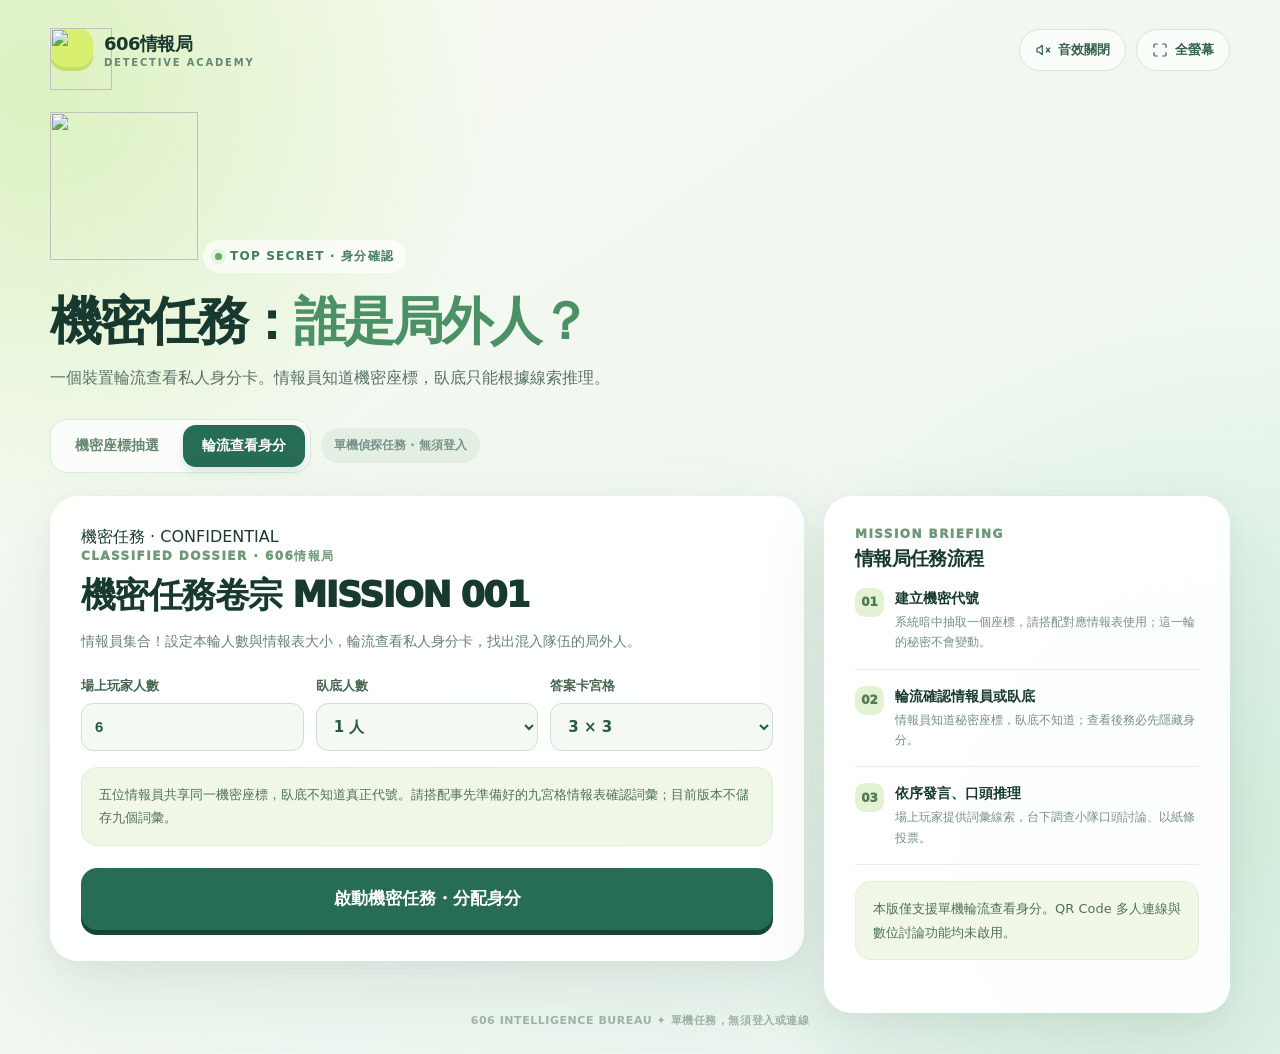
==== index.html @ 21ce6072 "Add files via upload" ====
<!doctype html>
<html lang="zh-Hant">
<head>
  <meta charset="utf-8">
  <meta name="viewport" content="width=device-width, initial-scale=1, viewport-fit=cover">
  <meta name="theme-color" content="#142c36">
  <meta name="description" content="606情報局：誰是局外人？偵探學院單機任務，支援機密宮格抽選與輪流查看情報員／臥底身分。">
  <title>606情報局｜誰是局外人？</title>
  <style>
    :root {
      color-scheme: light;
      --ink: #18392f;
      --ink-muted: #587367;
      --ink-soft: #7f9789;
      --primary: #276c55;
      --primary-deep: #184c3b;
      --lime: #d8ef70;
      --surface: #ffffff;
      --stroke: #dfebe2;
      --board: #f5f9ef;
      --shadow: 0 28px 75px rgba(29, 75, 54, .095), 0 7px 22px rgba(34, 66, 47, .04);
      font-family: -apple-system, BlinkMacSystemFont, "Noto Sans TC", "Microsoft JhengHei", "PingFang TC", system-ui, sans-serif;
    }
    * { box-sizing: border-box; }
    html { min-height: 100%; }
    body { margin: 0; min-height: 100vh; color: var(--ink); background: #edf6ed;
      background-image: radial-gradient(circle at 3% 8%, rgba(198,235,153,.56), transparent 29%), radial-gradient(circle at 95% 78%, rgba(209,237,220,.9), transparent 34%), linear-gradient(145deg, #f7faf2 10%, #e7f4ee 98%);
    }
    button, select { font: inherit; }
    button { -webkit-tap-highlight-color: transparent; }
    button:focus-visible { outline: 3px solid #f6ac42; outline-offset: 3px; }
    button:disabled { cursor: not-allowed; }
    .site-shell { width: min(1180px, calc(100% - 48px)); margin: 0 auto; }
    .topbar { display: flex; align-items: center; justify-content: space-between; gap: 16px; padding-top: 28px; }
    .brand { display: flex; align-items: center; gap: 11px; font-weight: 900; letter-spacing: -.035em; }
    .brand-mark { width: 43px; height: 43px; border-radius: 15px; display: grid; place-items: center; color: #174833; background: var(--lime); box-shadow: inset 0 -4px 0 rgba(28,71,30,.1); }
    .brand-mark svg { width: 30px; height: 30px; }
    .brand-name { font-size: 18px; }
    .brand-english { font-size: 10px; font-weight: 800; letter-spacing: .18em; color: #668875; margin-top: 1px; }
    .top-actions { display: flex; gap: 10px; }
    .top-action { display: inline-flex; align-items: center; justify-content: center; gap: 7px; border: 1px solid #d6e6d8; border-radius: 999px; background: rgba(255,255,255,.7); padding: 11px 15px; color: #35624c; font-size: 13px; font-weight: 800; cursor: pointer; transition: background .2s, transform .2s; }
    .top-action:hover { background: white; transform: translateY(-1px); }
    .top-action svg { width: 16px; height: 16px; }
    .hero { padding: 41px 0 28px; }
    .eyebrow { display: inline-flex; align-items: center; gap: 8px; background: rgba(255,255,255,.69); padding: 8px 12px; border-radius: 999px; color: #437e5b; font-size: 12px; font-weight: 800; letter-spacing: .1em; }
    .eyebrow .dot { height: 7px; width: 7px; background: #64ae64; border-radius: 50%; box-shadow: 0 0 0 4px rgba(100,174,100,.12); }
    h1 { font-size: clamp(32px, 4.1vw, 54px); line-height: 1.22; letter-spacing: -.06em; margin: 16px 0 11px; font-weight: 900; }
    .hero-highlight { color: #4c9165; }
    .hero-desc { font-size: clamp(14px, 1.5vw, 16px); line-height: 1.8; color: var(--ink-muted); margin: 0; }
    .workspace { display: grid; grid-template-columns: minmax(0, 1.18fr) minmax(305px, .82fr); gap: 22px; align-items: start; }
    .board-card, .control-card { background: rgba(255,255,255,.95); border: 1px solid rgba(255,255,255,.9); border-radius: 30px; box-shadow: var(--shadow); }
    .board-card { padding: 27px 30px 30px; overflow: hidden; }
    .board-header { display: flex; justify-content: space-between; align-items: flex-start; gap: 12px; margin-bottom: 17px; }
    .section-overline { color: #86a091; font-weight: 800; font-size: 11px; letter-spacing: .13em; text-transform: uppercase; }
    h2 { font-size: 19px; font-weight: 900; letter-spacing: -.035em; margin: 5px 0 0; }
    .board-counter { background: #eef6ef; padding: 9px 12px; border-radius: 12px; color: #4c7460; font-size: 12px; font-weight: 800; white-space: nowrap; }
    .board-stage { border-radius: 25px; background: #f5f9f1; border: 1px solid #e6efe1; padding: 24px 25px 25px 17px; position: relative; }
    .board-stage::before { content:""; position: absolute; top: -45px; left: -45px; width: 160px; height: 160px; pointer-events:none; border-radius: 50%; background: radial-gradient(circle,rgba(209,231,136,.23),transparent 68%); }
    .board-grid { --count: 4; --cell-gap: 10px; display: grid; grid-template-columns: 27px repeat(var(--count), minmax(0, 1fr)); gap: var(--cell-gap); position: relative; z-index: 1; width: 100%; max-width: 570px; margin: auto; }
    .corner { aspect-ratio: 1; }
    .axis-label { display: flex; align-items: center; justify-content: center; font-size: 14px; font-weight: 900; color: #81a18a; min-width: 0; }
    .axis-label.row-axis { font-size: 13px; }
    .tile { display: grid; place-items: center; aspect-ratio: 1; min-width: 0; border: 1px solid #dce9dc; background: #fff; border-radius: 16px; color: #92aa9b; font-weight: 900; font-size: clamp(17px, 2.5vw, 28px); letter-spacing: -.035em; position: relative; transition: background .11s, color .11s, border-color .11s, box-shadow .11s, transform .11s; user-select: none; }
    .tile::after { content: ""; position: absolute; inset: 6px; border: 1px solid rgba(80,127,78,.05); border-radius: 11px; pointer-events: none; }
    .tile.is-flashing { background: #c8ed6a; color: #194633; border-color: #a4d441; box-shadow: 0 0 0 3px rgba(146,196,50,.18), 0 7px 18px rgba(103,139,29,.23); transform: scale(1.04); z-index: 2; }
    .tile.is-selected { background: #285e48; border-color: #285e48; color: #fff; box-shadow: 0 7px 0 #b9d45b, 0 12px 24px rgba(40,94,72,.23); transform: translateY(-3px); z-index: 2; }
    .tile.is-selected::after { border-color: rgba(255,255,255,.15); }
    .tile.is-selected::before { content: "✦"; position: absolute; top: 6px; right: 9px; font-size: 14px; color: #dfef91; }
    .board-foot { display:flex; align-items:center; justify-content:center; gap:8px; margin-top: 17px; color: #789182; font-size: 12px; font-weight: 600; }
    .board-foot svg { width: 15px; height: 15px; }
    .control-card { padding: 29px; }
    .control-top { display:flex; align-items:center; justify-content: space-between; gap:10px; margin-bottom: 21px; }
    .round-pill { font-size: 12px; font-weight: 900; color: #3d7957; background: #e8f5e3; padding: 9px 12px; border-radius: 999px; }
    .field { margin-bottom: 25px; }
    .field-label { display: flex; align-items: center; justify-content: space-between; gap: 12px; font-size: 13px; font-weight: 900; color: #3a5748; margin-bottom: 12px; }
    .field-sub { font-size: 11px; font-weight: 700; color: #9bafa0; }
    .mode-options { display: grid; grid-template-columns: repeat(3, 1fr); gap: 10px; }
    .mode-btn { cursor: pointer; display: flex; flex-direction: column; justify-content: center; align-items: center; gap: 4px; background: #f5f8f4; border: 2px solid transparent; border-radius: 16px; padding: 15px 4px 13px; color: #627b68; transition: background .2s,border-color .2s,transform .2s; }
    .mode-btn:hover:enabled { transform: translateY(-2px); background: #ebf3e8; }
    .mode-btn[aria-pressed="true"] { background: #e6f2de; border-color: #74a978; color: #285b43; box-shadow: 0 4px 0 rgba(75,128,78,.1); }
    .mode-btn:disabled { opacity:.55; }
    .mode-main { font-size: 20px; font-weight: 950; letter-spacing: -.05em; }
    .mode-caption { font-size: 11px; font-weight: 750; }
    .speed-options { display: flex; gap: 8px; padding: 5px; border-radius: 14px; background: #f4f7f3; }
    .speed-btn { flex:1; border: 0; border-radius: 10px; padding: 10px 7px; color: #74897a; background: transparent; font-size: 13px; font-weight: 850; cursor: pointer; }
    .speed-btn[aria-pressed="true"] { color: #2d6247; background: white; box-shadow: 0 2px 8px rgba(45,76,52,.09); }
    .speed-btn:disabled { opacity:.55; }
    .result-panel { background: #f4f8f0; border: 1px solid #e2ecda; border-radius: 20px; padding: 20px 21px 18px; display:flex; justify-content:space-between; align-items:center; gap: 12px; min-height: 114px; margin-top: -3px; margin-bottom: 18px; }
    .result-title { font-size: 12px; font-weight: 800; color: #6e8a73; margin: 0 0 7px; }
    .result-description { color: #789382; font-size: 13px; font-weight: 700; line-height:1.6; margin: 0; }
    .result-code { color: #b2c7b2; font-weight: 950; font-size: clamp(34px,4vw,51px); letter-spacing: -.08em; line-height: 1; font-variant-numeric: tabular-nums; white-space:nowrap; }
    .result-panel.has-result { background: linear-gradient(117deg, #e6f5cc, #eef8e9); border-color: #cce8b9; }
    .result-panel.has-result .result-code { color: #2f7350; }
    .result-panel.is-rolling .result-code { font-size: 30px; color: #64a175; }
    .play-button { width:100%; border: 0; border-radius: 17px; min-height: 65px; display:flex; justify-content:center; align-items:center; gap:11px; background:#245c46; color:white; cursor:pointer; font-size: 18px; font-weight: 900; letter-spacing: .015em; box-shadow: 0 6px 0 #163e30, 0 11px 22px rgba(28,91,65,.15); transition: transform .15s,background .15s,box-shadow .15s; }
    .play-button:hover:enabled { background: #317658; transform: translateY(-1px); }
    .play-button:active:enabled { transform: translateY(4px); box-shadow: 0 2px 0 #163e30; }
    .play-button:disabled { opacity: .76; }
    .play-button svg { width:22px; height:22px; }
    .secondary-row { margin-top:17px; display:flex; align-items:center; justify-content:center; gap: 13px; }
    .text-button { border:0; background:transparent; color:#6b8875; font-size:12px; font-weight:850; padding: 8px; cursor:pointer; display:inline-flex;align-items:center;gap:6px; }
    .text-button:hover:enabled { color: #2a6449; }
    .text-button:disabled { opacity:.4; }
    .text-button svg { width: 14px; height:14px; }
    .shortcut { color:#a1b3a5; font-size:11px; font-weight:700; }
    .history-card { margin-top: 17px; padding: 22px 25px 23px; border-radius: 22px; background: rgba(255,255,255,.61); border: 1px solid rgba(255,255,255,.87); }
    .history-title { display:flex;align-items:center;justify-content:space-between; gap:8px; font-size: 12px; font-weight:850; color:#5b7c69; margin-bottom:12px; }
    .history-list { display:flex;flex-wrap:wrap; gap:8px; min-height:34px; align-items:center; }
    .history-pill { background:#fff;border:1px solid #d8e9d8; border-radius: 11px; padding:8px 12px; font-size: 13px; color: #3b7957; font-weight:900; }
    .history-empty { font-size:12px; color:#96ac99; line-height:1.6; }
    .bottom-note { max-width:800px; margin: 25px auto 29px; text-align:center; color:#788e7c; font-size:12px; line-height: 1.9; }
    .bottom-note strong { color: #54755e; }
    .page-footer { padding: 0 0 26px; font-size:11px; color:#9db2a2; text-align:center; font-weight:750; letter-spacing:.05em; }
    @media(max-width: 880px) { .workspace { grid-template-columns: minmax(0,1fr); } .hero { padding-top: 31px; } .control-card { padding: 25px; } .board-grid { max-width:570px; } .board-card { padding:24px; } .result-code { font-size:48px; } }
    @media(max-width: 480px) { .site-shell { width: min(100% - 26px, 450px); } .topbar { padding-top:18px; } .brand-mark { width:40px; height:40px; } .brand-name { font-size:15px; } .top-action { padding: 11px; font-size: 12px; } .top-action span { display:none; } .hero { padding: 27px 3px 22px; } h1 { font-size: 32px; margin-top:13px; } .hero-desc { font-size: 13px; } .workspace { gap:14px; } .board-card { padding: 18px 14px 19px; border-radius: 23px; } .board-header { margin:0 3px 16px; } h2 { font-size:16px; } .board-counter { font-size:11px; padding:8px; } .board-stage { padding:17px 13px 18px 7px; border-radius:18px; } .board-grid { --cell-gap: 6px; grid-template-columns: 19px repeat(var(--count),minmax(0,1fr)); } .tile { border-radius:10px; font-size: clamp(15px, 4.8vw, 23px); } .tile::after { inset:4px; border-radius:7px; } .tile.is-selected::before { top:3px;right:4px;font-size:9px; } .axis-label { font-size:12px; } .axis-label.row-axis { font-size:11px; } .control-card { padding:22px 19px; border-radius:23px; } .mode-btn { padding: 13px 4px 11px; } .mode-main { font-size:19px; } .mode-caption { font-size:10px; } .field { margin-bottom:21px; } .history-card { margin-top:14px;padding:20px; } .bottom-note { margin:20px 7px 23px;font-size:11px; } }

    [hidden] { display: none !important; }
    .app-switch { display:flex; flex-wrap:wrap; align-items:center; gap:10px; margin: -2px 0 23px; }
    .switch-tabs { display:inline-flex; flex-wrap:wrap; gap:5px; padding:5px; border:1px solid #dceadd; border-radius:17px; background:rgba(255,255,255,.8); }
    .switch-tab { padding:12px 19px; border:0; border-radius:13px; background:transparent; font-size:14px; font-weight:900; color:#668672; cursor:pointer; }
    .switch-tab[aria-selected="true"] { color:#fff; background:#276c55; box-shadow:0 4px 10px rgba(39,108,85,.18); }
    .coming-tag { font-size:12px; font-weight:800; color:#779287; background:#e4efe4; border-radius:999px; padding:9px 13px; }
    .role-layout { display:grid; grid-template-columns:minmax(0,1.3fr) minmax(270px,.7fr); align-items:start; gap:20px; }
    .role-primary, .role-aside { border-radius:28px; background:rgba(255,255,255,.94); box-shadow:var(--shadow); border:1px solid rgba(255,255,255,.95); padding:30px; }
    .role-primary { min-height:455px; }
    .role-overline { color:#6e9878; letter-spacing:.12em; font-size:12px; font-weight:950; }
    .role-heading { margin:7px 0 10px; font-size:clamp(25px,3vw,35px); line-height:1.34; font-weight:950; letter-spacing:-.045em; }
    .role-description { line-height:1.8; color:#668275; font-size:14px; margin:0 0 23px; }
    .role-form-row { display:grid; grid-template-columns:repeat(3,minmax(0,1fr)); gap:12px; margin-bottom:12px; }
    .role-field { display:flex;flex-direction:column;gap:8px;font-size:13px;font-weight:900;color:#46654f; }
    .role-input { min-width:0; min-height:48px; padding:10px 13px; background:#f5f9f3; border:1px solid #cfe0ce; border-radius:12px; outline-offset:3px; color:#285b40; font-weight:850; font-size:15px; }
    .role-notice { border-radius:16px; background:#f0f7e7; border:1px solid #e2efd6; padding:15px 17px; margin:16px 0 22px; line-height:1.8; font-size:13px; color:#507257; }
    .role-primary-button { width:100%; border:0; border-radius:16px; padding:18px 15px; min-height:62px; background:#276c55; box-shadow:0 5px 0 #164534; color:white; font-size:17px; font-weight:950; cursor:pointer; }
    .role-primary-button:active { transform:translateY(3px); box-shadow:0 2px 0 #164534; }
    .role-minor-button { display:block;margin:16px auto 0;padding:11px 14px;color:#6d8778;border:0;background:none;font-size:13px;font-weight:800;cursor:pointer; }
    .role-progress { display:flex; gap:8px; align-items:center; margin:12px 0 23px; font-size:13px; font-weight:900; color:#6c8a76; }
    .role-progress-bar { flex:1; background:#e6eee4; height:8px; border-radius:999px; overflow:hidden; }
    .role-progress-fill { height:100%; background:#7cb46c; width:0; transition:width .3s; }
    .role-privacy-box { min-height:195px; display:flex; flex-direction:column; gap:14px;align-items:center;justify-content:center; text-align:center; border:2px dashed #cfe1d3; background:#f6faf3; border-radius:22px; margin:20px 0; padding:24px; }
    .role-privacy-symbol { width:70px;height:70px;border-radius:23px;background:#e2f1cc;color:#3b8456;display:grid;place-items:center;font-size:38px; }
    .role-privacy-box strong { font-size:20px; }
    .role-privacy-box p { max-width:380px;margin:0;font-size:13px;color:#7a9381;line-height:1.7; }
    .identity-card { border-radius:23px;background:linear-gradient(155deg,#eaf8df,#f8fbf3);border:2px solid #bfdcac;padding:30px 15px;min-height:240px;display:flex; flex-direction:column;align-items:center;justify-content:center; gap:10px;text-align:center;margin:15px 0 24px;animation:card-pop .28s ease-out; }
    .identity-card.is-chameleon { background:linear-gradient(145deg,#f9eee3,#fff7ed);border-color:#edceb1; }
    .identity-icon { font-size:46px; }
    .identity-title { font-size:clamp(25px,4vw,34px);font-weight:950; }
    .identity-coordinate { font-size:clamp(42px,6vw,64px);font-weight:950;color:#2c7750;letter-spacing:-.08em;line-height:1.25; }
    .identity-card.is-chameleon .identity-coordinate { color:#b68158; }
    .identity-help { color:#63836c;font-size:13px;line-height:1.75;max-width:400px; }
    .role-completed { text-align:center; display:flex;flex-direction:column;align-items:center;gap:13px; padding:29px 3px 17px; }
    .role-completed-icon { font-size:66px; }
    .role-completed h2 { font-size:clamp(26px,3.8vw,40px);line-height:1.45;margin:0; }
    .role-completed p { color:#6d8b78;font-size:14px;line-height:1.8;margin:0 0 16px; }
    .aside-item { display:flex;gap:11px;align-items:flex-start;padding:16px 0;border-bottom:1px solid #e7efe5; }
    .aside-item:last-child { border-bottom:0; }
    .aside-count { flex:0 0 29px;width:29px;height:29px;display:grid;place-items:center;border-radius:10px;background:#e4f2d4;color:#527d53;font-size:12px;font-weight:950; }
    .aside-item strong { font-size:14px; }
    .aside-item p { font-size:12px;color:#779083;line-height:1.7;margin:4px 0 0; }
    .role-note { font-size:12px;line-height:1.8;color:#779186;margin-top:23px; }
    @keyframes card-pop { from { transform:translateY(7px) scale(.97);opacity:.3; } to { transform:translateY(0) scale(1);opacity:1; } }
    @media (max-width:880px) { .role-layout { grid-template-columns:1fr; } .role-aside { padding:23px 26px; } .role-primary { min-height:0; } }
    @media (max-width:520px) { .role-form-row { grid-template-columns:1fr 1fr; } .role-form-row .role-field:first-child { grid-column:1 / -1; } .role-primary,.role-aside { padding:23px 19px;border-radius:23px; } .switch-tabs { width:100%; } .switch-tab { flex:1; padding:12px 6px; font-size:13px; } .identity-card { min-height:250px;padding:27px 10px; } }
    @media(prefers-reduced-motion:reduce){*,*::before,*::after{animation-duration:.01ms!important;transition-duration:.01ms!important;scroll-behavior:auto!important;}}
  </style>
  <link rel="stylesheet" href="assets/academy.css">
</head>
<body>
  <div class="site-shell">
    <header class="topbar">
      <div class="brand" aria-label="606情報局">
        <div class="brand-mark" aria-hidden="true"><img src="assets/crest.webp" alt="" width="62" height="62"></div>
        <div><div class="brand-name">606情報局</div><div class="brand-english">DETECTIVE ACADEMY</div></div>
      </div>
      <div class="top-actions">
        <button type="button" class="top-action" id="soundToggle" aria-label="開啟音效" aria-pressed="false" title="音效開關">
          <svg aria-hidden="true" id="soundIcon" viewBox="0 0 24 24" fill="none" stroke="currentColor" stroke-width="1.8" stroke-linecap="round" stroke-linejoin="round"><path d="M11 5 6 9H3v6h3l5 4V5Z"/><path d="m17 9 5 6m0-6-5 6"/></svg><span id="soundText">音效關閉</span>
        </button>
        <button type="button" class="top-action" id="fullscreenToggle" aria-label="切換全螢幕" title="切換全螢幕">
          <svg aria-hidden="true" viewBox="0 0 24 24" fill="none" stroke="currentColor" stroke-width="1.8" stroke-linecap="round" stroke-linejoin="round"><path d="M8 3H5a2 2 0 0 0-2 2v3m13-5h3a2 2 0 0 1 2 2v3M3 16v3a2 2 0 0 0 2 2h3m13-5v3a2 2 0 0 1-2 2h-3"/></svg><span>全螢幕</span>
        </button>
      </div>
    </header>

    <section class="hero" aria-labelledby="heroTitle">
      <img class="hero-crest" src="assets/crest.webp" alt="" aria-hidden="true" width="148" height="148">
      <div class="eyebrow"><span class="dot"></span>TOP SECRET · 偵探學院機密任務</div>
      <h1 id="heroTitle">606情報局：<span class="hero-highlight">誰是局外人？</span></h1>
      <p class="hero-desc">五位情報員、一名臥底。開啟機密卷宗，分配身分與代號，讓偵探任務正式開始。</p>
    </section>

    <nav class="app-switch" aria-label="遊玩模式">
      <div class="switch-tabs" role="tablist" aria-label="遊玩模式">
        <button class="switch-tab" type="button" role="tab" id="tabPicker" aria-controls="pickerView" aria-selected="false">機密座標抽選</button>
        <button class="switch-tab" type="button" role="tab" id="tabRole" aria-controls="roleView" aria-selected="true">輪流查看身分</button>
      </div>
      <span class="coming-tag">單機偵探任務 · 無須登入</span>
    </nav>
    <div id="pickerView" role="tabpanel" aria-labelledby="tabPicker" hidden>
    <main class="workspace">
      <section class="board-card" aria-label="隨機選題棋盤">
        <div class="board-header">
          <div><div class="section-overline">SECRET CODE BOARD</div><h2>機密情報表｜座標抽選</h2></div>
          <div class="board-counter" id="boardCounter">3 × 3 · 9 格</div>
        </div>
        <div class="board-stage">
          <div id="boardGrid" class="board-grid" role="grid" aria-label="3 乘 3 機密情報抽選格"></div>
        </div>
        <div class="board-foot"><svg viewBox="0 0 24 24" fill="none" stroke="currentColor" stroke-width="1.8" stroke-linecap="round" stroke-linejoin="round" aria-hidden="true"><circle cx="12" cy="12" r="9"/><path d="M12 10.5v5m0-7v.2"/></svg><span id="boardFootText">所有座標機率相同 · 請勿讓臥底看見公開抽選結果</span></div>
      </section>

      <div>
        <section class="control-card" aria-label="抽題設定與操作">
          <div class="control-top"><div><div class="section-overline">MISSION CONTROL</div><h2>機密抽選設定</h2></div><div class="round-pill" id="roundNumber">第 01 輪</div></div>
          <div class="field"><div class="field-label"><span>宮格大小</span><span class="field-sub">選擇情報表宮格</span></div>
            <div class="mode-options" role="group" aria-label="宮格大小">
              <button class="mode-btn" type="button" data-size="3" aria-pressed="true"><span class="mode-main">3 × 3</span><span class="mode-caption">9 個格子</span></button>
              <button class="mode-btn" type="button" data-size="4" aria-pressed="false"><span class="mode-main">4 × 4</span><span class="mode-caption">16 個格子</span></button>
              <button class="mode-btn" type="button" data-size="5" aria-pressed="false"><span class="mode-main">5 × 5</span><span class="mode-caption">25 個格子</span></button>
            </div>
          </div>
          <div class="field"><div class="field-label"><span>閃爍節奏</span><span class="field-sub">控制動畫時間</span></div>
            <div class="speed-options" role="group" aria-label="閃爍節奏">
              <button type="button" class="speed-btn" data-speed="fast" aria-pressed="false">快速</button>
              <button type="button" class="speed-btn" data-speed="normal" aria-pressed="true">標準</button>
              <button type="button" class="speed-btn" data-speed="slow" aria-pressed="false">慢速</button>
            </div>
          </div>
          <div class="result-panel" id="resultPanel" aria-label="目前抽題結果">
            <div><p class="result-title" id="resultTitle">等待抽題</p><p class="result-description" id="resultDescription">準備好就開始抽選。</p></div>
            <div class="result-code" id="resultCode" aria-live="polite" aria-atomic="true">—</div>
          </div>
          <button id="drawButton" type="button" class="play-button"><svg viewBox="0 0 24 24" fill="none" stroke="currentColor" stroke-width="2" stroke-linecap="round" stroke-linejoin="round" aria-hidden="true"><path d="m8 5 11 7-11 7V5Z" fill="currentColor" stroke="none"/></svg><span id="drawButtonText">開始抽題</span></button>
          <div class="secondary-row"><button id="clearButton" class="text-button" type="button" disabled><svg viewBox="0 0 24 24" fill="none" stroke="currentColor" stroke-width="1.8" stroke-linecap="round" stroke-linejoin="round" aria-hidden="true"><path d="M3 12a9 9 0 1 0 3-6.7M3 4v5h5"/></svg>清除目前結果</button><span class="shortcut">空白鍵也能抽題</span></div>
        </section>
        <section class="history-card" aria-label="近期抽題紀錄"><div class="history-title"><span>最近抽到的格子</span><span id="historyCount">0 筆</span></div><div class="history-list" id="historyList"><span class="history-empty">尚未抽選機密座標。</span></div></section>
      </div>
    </main>

    <p class="bottom-note"><strong>保密提醒：</strong>此模式會公開所抽中的座標；正式遊戲請使用「輪流查看身分」，不要讓臥底看到這個畫面。</p>

    </div><!-- pickerView -->
    <section id="roleView" role="tabpanel" aria-labelledby="tabRole">
      <div class="role-layout">
        <div class="role-primary">
          <div id="roleSetupView">
            <div class="dossier-stamp" aria-hidden="true">機密任務 · CONFIDENTIAL</div>
            <div class="role-overline">CLASSIFIED DOSSIER · 606情報局</div>
            <h2 class="role-heading">機密任務卷宗 <span class="dossier-no">MISSION 001</span></h2>
            <p class="role-description">情報員集合！設定本輪人數與情報表大小，輪流查看私人身分卡，找出混入隊伍的局外人。</p>
            <div class="role-form-row">
              <label class="role-field" for="rolePlayerCount">場上玩家人數<input class="role-input" id="rolePlayerCount" type="number" min="3" max="40" step="1" value="6" inputmode="numeric"></label>
              <label class="role-field" for="roleChameleonCount">臥底人數<select class="role-input" id="roleChameleonCount"><option value="1">1 人</option><option value="2">2 人</option><option value="3">3 人</option></select></label>
              <label class="role-field" for="roleBoardSize">答案卡宮格<select class="role-input" id="roleBoardSize"><option value="3" selected>3 × 3</option><option value="4">4 × 4</option><option value="5">5 × 5</option></select></label>
            </div>
            <div class="role-notice">五位情報員共享同一機密座標，臥底不知道真正代號。請搭配事先準備好的九宮格情報表確認詞彙；目前版本不儲存九個詞彙。</div>
            <button type="button" class="role-primary-button" id="roleStartButton">啟動機密任務・分配身分</button>
          </div>
          <div id="roleReadyView" hidden>
            <div class="role-overline">IDENTITY VERIFICATION · 機密身分確認</div>
            <h2 class="role-heading">等待 <span id="roleReadyPlayer">玩家 01</span> 查看情報</h2>
            <div class="role-progress"><span id="roleReadyProgress">0 / 6 已確認</span><div class="role-progress-bar"><div id="roleProgressFill" class="role-progress-fill"></div></div></div>
            <div class="role-privacy-box"><span class="role-privacy-symbol" aria-hidden="true">🔒</span><strong>請先確認只有自己能看到螢幕</strong><p>上一位玩家的身分已遮蔽。準備好後，再點下方按鈕抽取屬於你的卡片。</p></div>
            <button type="button" class="role-primary-button" id="roleRevealButton">抽取並查看我的身分卡</button>
            <button type="button" class="role-minor-button" id="roleAbortButton">中止本輪，返回設定</button>
          </div>
          <div id="roleRevealView" hidden>
            <div class="role-overline">FOR YOUR EYES ONLY · 僅限本人查看</div>
            <h2 class="role-heading"><span id="roleRevealPlayer">玩家 01</span> 的身分卡</h2>
            <p class="role-description">請自己查看，注意不要讓其他玩家看到。</p>
            <div class="identity-card" id="roleIdentityCard" aria-live="polite">
              <span id="roleIdentityIcon" class="identity-icon" aria-hidden="true"></span>
              <div id="roleIdentityTitle" class="identity-title"></div>
              <div id="roleIdentityCoordinate" class="identity-coordinate"></div>
              <div id="roleIdentityHelp" class="identity-help"></div>
            </div>
            <button type="button" class="role-primary-button" id="roleNextButton">隱藏身分，交給下一位</button>
            <p class="role-note">按下按鈕後就會離開本張身分卡，避免下一位玩家看到你的身分。</p>
          </div>
          <div id="roleCompleteView" hidden>
            <div class="role-completed"><div class="role-completed-icon" aria-hidden="true">🎉</div><div class="role-overline">MISSION READY · 任務啟動</div><h2>所有情報身分已確認<br>機密任務開始！</h2><p>所有玩家已完成身分確認。情報員依照機密代號提出線索，臥底則需觀察提示，設法融入情報局。</p></div>
            <button type="button" class="role-primary-button" id="roleRestartButton">建立下一輪機密任務</button>
            <p class="role-note">為避免洩漏身分，本頁不會公布本輪答案、抽中座標或玩家身分清單。</p>
          </div>
        </div>
        <aside class="role-aside" aria-label="玩法步驟">
          <div class="role-overline">MISSION BRIEFING</div><h2>情報局任務流程</h2>
          <div class="aside-item"><span class="aside-count">01</span><div><strong>建立機密代號</strong><p>系統暗中抽取一個座標，請搭配對應情報表使用；這一輪的秘密不會變動。</p></div></div>
          <div class="aside-item"><span class="aside-count">02</span><div><strong>輪流確認情報員或臥底</strong><p>情報員知道秘密座標，臥底不知道；查看後務必先隱藏身分。</p></div></div>
          <div class="aside-item"><span class="aside-count">03</span><div><strong>依序發言、口頭推理</strong><p>場上玩家提供詞彙線索，台下調查小隊口頭討論、以紙條投票。</p></div></div>
          <div class="role-notice">本版僅支援單機輪流查看身分。QR Code 多人連線與數位討論功能均未啟用。</div>
        </aside>
      </div>
    </section>
    <footer class="page-footer">606 INTELLIGENCE BUREAU ✦ 單機任務，無須登入或連線</footer>
  </div>
  <script>
    'use strict';
    (() => {
      const letters = 'ABCDE';
      const durations = { fast: 1550, normal: 2750, slow: 4200 };
      const state = { size: 3, speed: 'normal', running: false, selected: -1, flashing: -1, draws: 0, history: [], sound: false, timer: null, runId: 0, context: null };
      const $ = id => document.getElementById(id);
      const board = $('boardGrid');
      const drawButton = $('drawButton');
      const sizeButtons = [...document.querySelectorAll('.mode-btn')];
      const speedButtons = [...document.querySelectorAll('.speed-btn')];

      // 拒絕取樣，避免整數取餘數的分布偏差。若無加密亂數介面則退回一般亂數。
      function randomInt(count) {
        if (count < 1) return 0;
        if (globalThis.crypto && typeof crypto.getRandomValues === 'function') {
          const limit = 4294967296 - (4294967296 % count);
          const arr = new Uint32Array(1);
          do { crypto.getRandomValues(arr); } while (arr[0] >= limit);
          return arr[0] % count;
        }
        return Math.floor(Math.random() * count);
      }
      function coord(index) { return letters[index % state.size] + (Math.floor(index / state.size) + 1); }
      function formatRound(n) { return String(n).padStart(2, '0'); }
      function renderBoard() {
        board.style.setProperty('--count', state.size);
        board.setAttribute('aria-label', `${state.size} 乘 ${state.size} 隨機選題格`);
        const frag = document.createDocumentFragment();
        const corner = document.createElement('div'); corner.className = 'corner'; corner.setAttribute('aria-hidden', 'true'); frag.append(corner);
        for (let c = 0; c < state.size; c++) {
          const label = document.createElement('div'); label.className = 'axis-label'; label.textContent = letters[c]; label.setAttribute('aria-hidden', 'true'); frag.append(label);
        }
        for (let r = 0; r < state.size; r++) {
          const rowLabel = document.createElement('div'); rowLabel.className = 'axis-label row-axis'; rowLabel.textContent = String(r + 1); rowLabel.setAttribute('aria-hidden', 'true'); frag.append(rowLabel);
          for (let c = 0; c < state.size; c++) {
            const cell = document.createElement('div'); cell.className = 'tile'; cell.dataset.index = String(r * state.size + c); cell.setAttribute('role', 'gridcell'); cell.textContent = `${letters[c]}${r + 1}`; frag.append(cell);
          }
        }
        board.replaceChildren(frag);
        $('boardCounter').textContent = `${state.size} × ${state.size} · ${state.size ** 2} 格`;
      }
      function highlight(index, className) {
        for (const tile of board.querySelectorAll('.tile')) {
          tile.classList.toggle('is-flashing', className === 'is-flashing' && Number(tile.dataset.index) === index);
          tile.classList.toggle('is-selected', className === 'is-selected' && Number(tile.dataset.index) === index);
          tile.setAttribute('aria-selected', String(className === 'is-selected' && Number(tile.dataset.index) === index));
        }
      }
      function updateControls() {
        sizeButtons.forEach(b => { b.setAttribute('aria-pressed', String(Number(b.dataset.size) === state.size)); b.disabled = state.running; });
        speedButtons.forEach(b => { b.setAttribute('aria-pressed', String(b.dataset.speed === state.speed)); b.disabled = state.running; });
        drawButton.disabled = state.running;
        $('clearButton').disabled = state.running || state.selected < 0;
        $('roundNumber').textContent = `第 ${formatRound(state.running ? state.draws + 1 : Math.max(1, state.draws))} 輪`;
        $('drawButtonText').textContent = state.running ? '正在選題…' : (state.draws ? '再抽一次' : '開始抽題');
      }
      function updateHistory() {
        $('historyCount').textContent = `${state.history.length} 筆`;
        const list = $('historyList');
        if (!state.history.length) {
          const empty = document.createElement('span'); empty.className = 'history-empty'; empty.textContent = '尚未抽選機密座標。'; list.replaceChildren(empty); return;
        }
        const frag = document.createDocumentFragment();
        state.history.forEach(item => {
          const el = document.createElement('span'); el.className = 'history-pill'; el.textContent = item; frag.appendChild(el);
        });
        list.replaceChildren(frag);
      }
      function clearResult() {
        if (state.running) return;
        state.selected = -1;
        highlight(-1, '');
        $('resultPanel').classList.remove('has-result', 'is-rolling');
        $('resultTitle').textContent = '等待抽題';
        $('resultDescription').textContent = '準備好就開始抽選。';
        $('resultCode').textContent = '—';
        $('boardFootText').textContent = '每格機率相同 · 這個模式會公開座標';
        updateControls();
      }
      function playTone(frequency, duration = .04, volume = .02) {
        if (!state.sound) return;
        try {
          const AudioCtx = window.AudioContext || window.webkitAudioContext;
          if (!AudioCtx) return;
          if (!state.context) state.context = new AudioCtx();
          if (state.context.state === 'suspended') state.context.resume().catch(() => {});
          const t = state.context.currentTime;
          const oscillator = state.context.createOscillator();
          const gain = state.context.createGain();
          oscillator.type = 'sine'; oscillator.frequency.setValueAtTime(frequency, t);
          gain.gain.setValueAtTime(volume, t); gain.gain.exponentialRampToValueAtTime(.001, t + duration);
          oscillator.connect(gain).connect(state.context.destination);
          oscillator.start(t); oscillator.stop(t + duration + .008);
        } catch { /* 無音效權限也不影響抽題 */ }
      }
      function finish(index, runId) {
        if (runId !== state.runId) return;
        clearTimeout(state.timer);
        state.timer = null; state.running = false; state.flashing = -1; state.selected = index;
        state.draws++;
        const answer = coord(index);
        highlight(index, 'is-selected');
        $('resultPanel').classList.remove('is-rolling'); $('resultPanel').classList.add('has-result');
        $('resultTitle').textContent = '本輪抽選座標';
        $('resultDescription').textContent = '請對照實體情報表確認詞彙';
        $('resultCode').textContent = answer;
        $('boardFootText').textContent = `已選出 ${answer} · 點擊「再抽一次」繼續`;
        state.history.unshift(answer);
        state.history = state.history.slice(0, 8);
        playTone(660, .16, .035);
        updateHistory(); updateControls();
      }
      function draw() {
        if (state.running) return;
        state.running = true; state.selected = -1;
        const runId = ++state.runId;
        const finalIndex = randomInt(state.size * state.size); // 先公平決定最終結果，動畫只負責視覺呈現。
        const duration = durations[state.speed];
        const started = performance.now();
        let last = -1;
        $('resultPanel').classList.remove('has-result'); $('resultPanel').classList.add('is-rolling');
        $('resultTitle').textContent = '正在隨機選題'; $('resultDescription').textContent = '亮點會停在其中一格…'; $('resultCode').textContent = '···';
        $('boardFootText').textContent = '正在抽取這一輪的機密座標…';
        updateControls();
        const prefersReducedMotion = matchMedia('(prefers-reduced-motion: reduce)').matches;
        if (prefersReducedMotion) { state.timer = setTimeout(() => finish(finalIndex, runId), 230); return; }
        function tick() {
          if (runId !== state.runId) return;
          const progress = Math.min((performance.now() - started) / duration, 1);
          if (progress >= 1) { finish(finalIndex, runId); return; }
          let next = randomInt(state.size * state.size);
          if (next === last && state.size > 1) next = (next + 1 + randomInt(state.size * state.size - 1)) % (state.size * state.size);
          last = next;
          highlight(next, 'is-flashing');
          if (progress > .7 || randomInt(3) === 0) playTone(300 + Math.round(progress * 310), .025, .012);
          const delay = 58 + Math.round(185 * progress * progress);
          state.timer = setTimeout(tick, delay);
        }
        tick();
      }
      sizeButtons.forEach(button => button.addEventListener('click', () => {
        if (state.running) return;
        state.size = Number(button.dataset.size); state.history = []; state.draws = 0;
        renderBoard(); updateHistory(); clearResult();
      }));
      speedButtons.forEach(button => button.addEventListener('click', () => {
        if (state.running) return;
        state.speed = button.dataset.speed; updateControls();
      }));
      drawButton.addEventListener('click', draw);
      $('clearButton').addEventListener('click', clearResult);
      $('soundToggle').addEventListener('click', () => {
        state.sound = !state.sound;
        const btn = $('soundToggle'); btn.setAttribute('aria-pressed', String(state.sound));
        btn.setAttribute('aria-label', state.sound ? '關閉音效' : '開啟音效');
        $('soundText').textContent = state.sound ? '音效開啟' : '音效關閉';
        $('soundIcon').innerHTML = state.sound
          ? '<path d="M11 5 6 9H3v6h3l5 4V5Z"/><path d="M15 9a4 4 0 0 1 0 6m3-9a8 8 0 0 1 0 12"/>'
          : '<path d="M11 5 6 9H3v6h3l5 4V5Z"/><path d="m17 9 5 6m0-6-5 6"/>';
        if (state.sound) playTone(550,.08,.015);
      });
      $('fullscreenToggle').addEventListener('click', async () => {
        try {
          if (!document.fullscreenElement) await document.documentElement.requestFullscreen();
          else await document.exitFullscreen();
        } catch {
          // 某些行動瀏覽器不支援全螢幕；忽略並保持其他功能可用。
        }
      });
      document.addEventListener('keydown', event => {
        if (event.code !== 'Space' || event.repeat || event.ctrlKey || event.altKey || event.metaKey || state.running || $('pickerView').hidden) return;
        const target = event.target;
        if (target instanceof Element && (target.closest('button, input, select, textarea, a') || target.isContentEditable)) return;
        event.preventDefault(); draw();
      });
      // 單機輪流抽身分：一輪只抽一次共同座標。所有秘密僅存在此頁記憶體中。
      const roleState = { stage: 'setup', deck: [], current: 0, secret: -1, size: 3, total: 0, chameleons: 1 };
      const roleStages = ['roleSetupView', 'roleReadyView', 'roleRevealView', 'roleCompleteView'];
      function eraseRoleCard() {
        $('roleIdentityIcon').textContent = '';
        $('roleIdentityTitle').textContent = '';
        $('roleIdentityCoordinate').textContent = '';
        $('roleIdentityHelp').textContent = '';
        $('roleIdentityCard').classList.remove('is-chameleon');
      }
      function showRoleStage(stage) {
        roleStages.forEach((id, index) => { $(id).hidden = ['setup', 'ready', 'reveal', 'complete'][index] !== stage; });
        roleState.stage = stage;
        if (stage === 'ready') {
          $('roleReadyPlayer').textContent = `玩家 ${formatRound(roleState.current + 1)}`;
          $('roleReadyProgress').textContent = `${roleState.current} / ${roleState.total} 已確認`;
          $('roleProgressFill').style.width = `${(roleState.current / roleState.total) * 100}%`;
        }
      }
      function resetRole() {
        eraseRoleCard();
        roleState.deck = []; roleState.secret = -1; roleState.current = 0; roleState.total = 0;
        showRoleStage('setup');
      }
      function shuffleDeck(deck) {
        for (let i = deck.length - 1; i > 0; i--) {
          const j = randomInt(i + 1);
          [deck[i], deck[j]] = [deck[j], deck[i]];
        }
        return deck;
      }
      function startRoles() {
        const players = Number($('rolePlayerCount').value);
        const chameleons = Number($('roleChameleonCount').value);
        const size = Number($('roleBoardSize').value);
        if (!Number.isInteger(players) || players < 3 || players > 40) {
          alert('玩家人數請設定為 3～40 人。'); $('rolePlayerCount').focus(); return;
        }
        if (!Number.isInteger(chameleons) || chameleons < 1 || chameleons > 3 || chameleons >= players) {
          alert('臥底人數必須介於 1～3 人，且少於總玩家人數。'); return;
        }
        if (![3,4,5].includes(size)) return;
        roleState.total = players; roleState.chameleons = chameleons; roleState.size = size; roleState.current = 0;
        roleState.secret = randomInt(size * size);
        roleState.deck = shuffleDeck([...Array(chameleons).fill('chameleon'), ...Array(players - chameleons).fill('normal')]);
        eraseRoleCard();
        showRoleStage('ready');
      }
      function revealRole() {
        if (roleState.stage !== 'ready' || roleState.current >= roleState.deck.length) return;
        const isChameleon = roleState.deck[roleState.current] === 'chameleon';
        $('roleRevealPlayer').textContent = `玩家 ${formatRound(roleState.current + 1)}`;
        $('roleIdentityIcon').textContent = isChameleon ? '🔍' : '🛡️';
        $('roleIdentityTitle').textContent = isChameleon ? '你是臥底' : '你是情報員';
        $('roleIdentityCoordinate').textContent = isChameleon ? '？？？' : letters[roleState.secret % roleState.size] + (Math.floor(roleState.secret / roleState.size) + 1);
        $('roleIdentityHelp').textContent = isChameleon ? '你不知道真正的機密代號。請根據其他玩家的線索推理，設法提出合理提示。' : '請對照機密情報表找出代號，保密並提供相關線索，不要直接說出答案。';
        $('roleIdentityCard').classList.toggle('is-chameleon', isChameleon);
        $('roleNextButton').textContent = roleState.current + 1 === roleState.total ? '確認身分，開始遊戲' : '隱藏身分，交給下一位';
        showRoleStage('reveal');
      }
      function nextRole() {
        if (roleState.stage !== 'reveal') return;
        eraseRoleCard(); // 切換頁面前先立即清除所有私人顯示內容。
        roleState.current++;
        if (roleState.current >= roleState.total) {
          // 本輪不保留可供其他玩家讀取的角色陣列與秘密座標。
          roleState.deck = []; roleState.secret = -1;
          showRoleStage('complete');
        } else showRoleStage('ready');
      }
      function switchMode(toRole) {
        if (!toRole && roleState.stage !== 'setup' && roleState.stage !== 'complete') {
          if (!confirm('目前正在輪流抽身分。切換模式會中止這一輪並清除所有身分，確定切換嗎？')) return;
          resetRole();
        }
        $('pickerView').hidden = toRole;
        $('roleView').hidden = !toRole;
        $('tabPicker').setAttribute('aria-selected', String(!toRole));
        $('tabRole').setAttribute('aria-selected', String(toRole));
        $('heroTitle').innerHTML = toRole ? '機密任務：<span class="hero-highlight">誰是局外人？</span>' : '機密情報：<span class="hero-highlight">隨機抽選。</span>';
        document.querySelector('.hero-desc').textContent = toRole ? '一個裝置輪流查看私人身分卡。情報員知道機密座標，臥底只能根據線索推理。' : '隨機抽取情報表座標。注意：這個畫面會公開結果，請勿讓臥底旁觀。';
        document.querySelector('.eyebrow').lastChild.textContent = toRole ? 'TOP SECRET · 身分確認' : 'TOP SECRET · 公開抽選';
      }
      $('tabPicker').addEventListener('click', () => switchMode(false));
      $('tabRole').addEventListener('click', () => switchMode(true));
      $('roleStartButton').addEventListener('click', startRoles);
      $('roleRevealButton').addEventListener('click', revealRole);
      $('roleNextButton').addEventListener('click', nextRole);
      $('roleAbortButton').addEventListener('click', () => { if (confirm('中止這一輪？所有尚未查看的身分都會重新抽取。')) resetRole(); });
      $('roleRestartButton').addEventListener('click', resetRole);
      // 網頁隱藏、切換分頁時，不讓已揭曉的身分繼續曝露在畫面上。
      document.addEventListener('visibilitychange', () => {
        if (document.hidden && roleState.stage === 'reveal') {
          // 身分持有者按下一次「查看」可重新開啟；但畫面切回時先保護私人資訊。
          eraseRoleCard(); showRoleStage('ready');
        }
      });
      renderBoard(); updateControls(); updateHistory(); switchMode(true);
    })();
  </script>
</body>
</html>
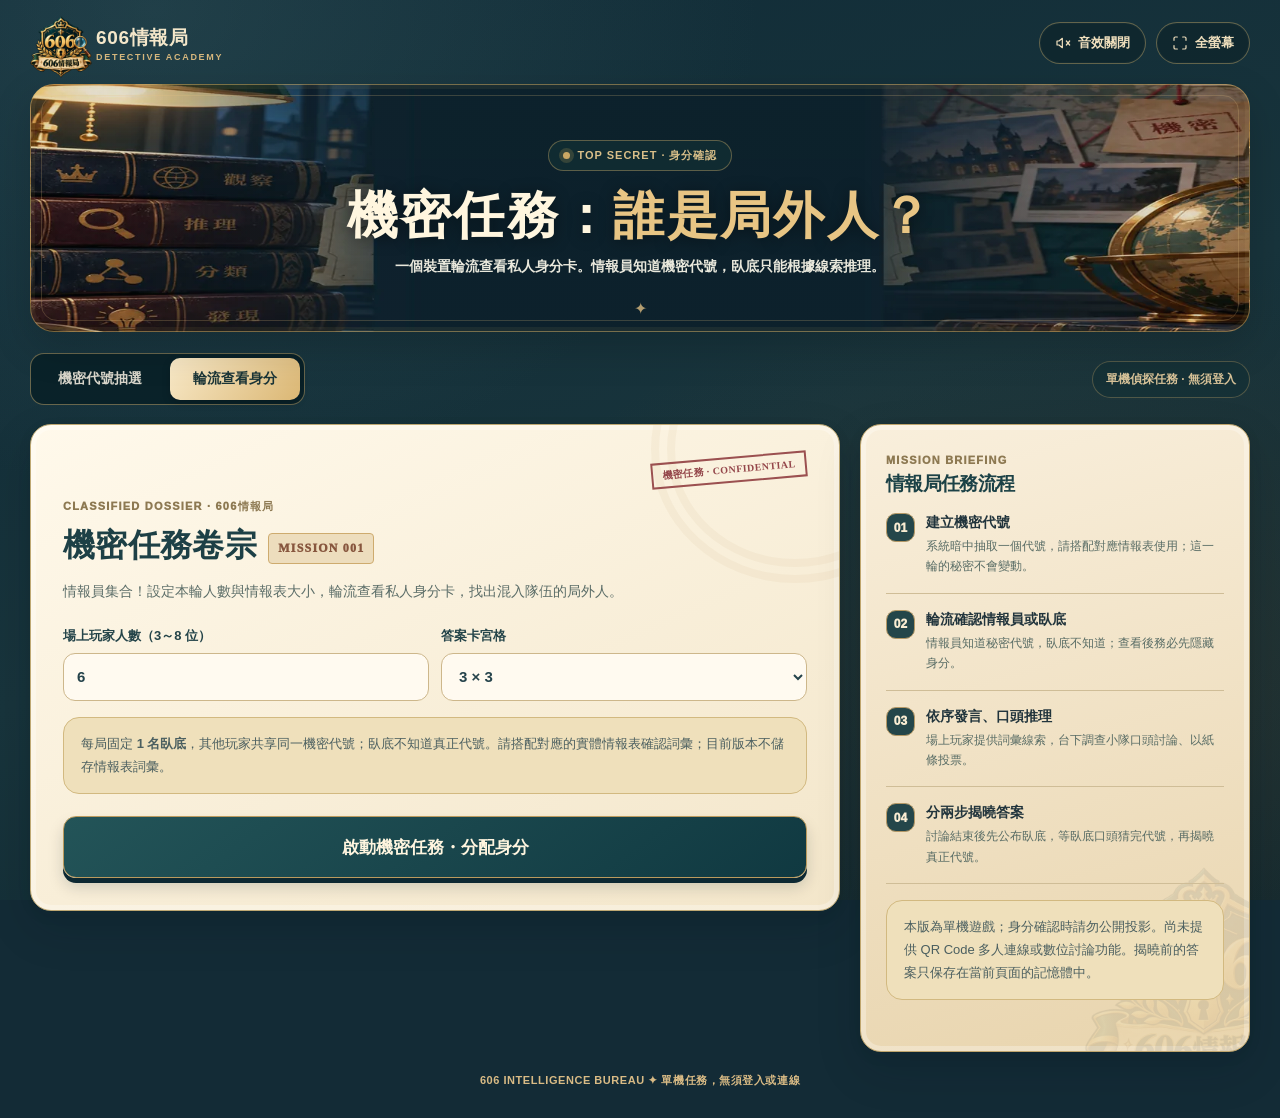
==== commit 924d4d12: "Add files via upload" ====
--- a/index.html
+++ b/index.html
@@ -4,7 +4,7 @@
   <meta charset="utf-8">
   <meta name="viewport" content="width=device-width, initial-scale=1, viewport-fit=cover">
   <meta name="theme-color" content="#142c36">
-  <meta name="description" content="606情報局：誰是局外人？偵探學院單機任務，支援機密宮格抽選與輪流查看情報員／臥底身分。">
+  <meta name="description" content="606情報局：誰是局外人？偵探學院單機任務，3～8 位玩家共用發言與推理舞臺，角色證件採圓框人物肖像與分階段揭曉。">
   <title>606情報局｜誰是局外人？</title>
   <style>
     :root {
@@ -126,7 +126,7 @@
     .role-overline { color:#6e9878; letter-spacing:.12em; font-size:12px; font-weight:950; }
     .role-heading { margin:7px 0 10px; font-size:clamp(25px,3vw,35px); line-height:1.34; font-weight:950; letter-spacing:-.045em; }
     .role-description { line-height:1.8; color:#668275; font-size:14px; margin:0 0 23px; }
-    .role-form-row { display:grid; grid-template-columns:repeat(3,minmax(0,1fr)); gap:12px; margin-bottom:12px; }
+    .role-form-row { display:grid; grid-template-columns:repeat(2,minmax(0,1fr)); gap:12px; margin-bottom:12px; }
     .role-field { display:flex;flex-direction:column;gap:8px;font-size:13px;font-weight:900;color:#46654f; }
     .role-input { min-width:0; min-height:48px; padding:10px 13px; background:#f5f9f3; border:1px solid #cfe0ce; border-radius:12px; outline-offset:3px; color:#285b40; font-weight:850; font-size:15px; }
     .role-notice { border-radius:16px; background:#f0f7e7; border:1px solid #e2efd6; padding:15px 17px; margin:16px 0 22px; line-height:1.8; font-size:13px; color:#507257; }
@@ -140,13 +140,19 @@
     .role-privacy-symbol { width:70px;height:70px;border-radius:23px;background:#e2f1cc;color:#3b8456;display:grid;place-items:center;font-size:38px; }
     .role-privacy-box strong { font-size:20px; }
     .role-privacy-box p { max-width:380px;margin:0;font-size:13px;color:#7a9381;line-height:1.7; }
-    .identity-card { border-radius:23px;background:linear-gradient(155deg,#eaf8df,#f8fbf3);border:2px solid #bfdcac;padding:30px 15px;min-height:240px;display:flex; flex-direction:column;align-items:center;justify-content:center; gap:10px;text-align:center;margin:15px 0 24px;animation:card-pop .28s ease-out; }
-    .identity-card.is-chameleon { background:linear-gradient(145deg,#f9eee3,#fff7ed);border-color:#edceb1; }
-    .identity-icon { font-size:46px; }
-    .identity-title { font-size:clamp(25px,4vw,34px);font-weight:950; }
-    .identity-coordinate { font-size:clamp(42px,6vw,64px);font-weight:950;color:#2c7750;letter-spacing:-.08em;line-height:1.25; }
-    .identity-card.is-chameleon .identity-coordinate { color:#b68158; }
-    .identity-help { color:#63836c;font-size:13px;line-height:1.75;max-width:400px; }
+    
+    
+    
+    
+    
+    
+    
+    
+    
+    
+    
+    
+    
     .role-completed { text-align:center; display:flex;flex-direction:column;align-items:center;gap:13px; padding:29px 3px 17px; }
     .role-completed-icon { font-size:66px; }
     .role-completed h2 { font-size:clamp(26px,3.8vw,40px);line-height:1.45;margin:0; }
@@ -159,10 +165,12 @@
     .role-note { font-size:12px;line-height:1.8;color:#779186;margin-top:23px; }
     @keyframes card-pop { from { transform:translateY(7px) scale(.97);opacity:.3; } to { transform:translateY(0) scale(1);opacity:1; } }
     @media (max-width:880px) { .role-layout { grid-template-columns:1fr; } .role-aside { padding:23px 26px; } .role-primary { min-height:0; } }
-    @media (max-width:520px) { .role-form-row { grid-template-columns:1fr 1fr; } .role-form-row .role-field:first-child { grid-column:1 / -1; } .role-primary,.role-aside { padding:23px 19px;border-radius:23px; } .switch-tabs { width:100%; } .switch-tab { flex:1; padding:12px 6px; font-size:13px; } .identity-card { min-height:250px;padding:27px 10px; } }
+    @media (max-width:520px) { .role-form-row { grid-template-columns:1fr; } .role-primary,.role-aside { padding:23px 19px;border-radius:23px; } .switch-tabs { width:100%; } .switch-tab { flex:1; padding:12px 6px; font-size:13px; }    }
     @media(prefers-reduced-motion:reduce){*,*::before,*::after{animation-duration:.01ms!important;transition-duration:.01ms!important;scroll-behavior:auto!important;}}
   </style>
   <link rel="stylesheet" href="assets/academy.css">
+  <link rel="stylesheet" href="assets/identity-card.css">
+  <link rel="stylesheet" href="assets/undercover-reveal.css">
 </head>
 <body>
   <div class="site-shell">
@@ -185,12 +193,12 @@
       <img class="hero-crest" src="assets/crest.webp" alt="" aria-hidden="true" width="148" height="148">
       <div class="eyebrow"><span class="dot"></span>TOP SECRET · 偵探學院機密任務</div>
       <h1 id="heroTitle">606情報局：<span class="hero-highlight">誰是局外人？</span></h1>
-      <p class="hero-desc">五位情報員、一名臥底。開啟機密卷宗，分配身分與代號，讓偵探任務正式開始。</p>
+      <p class="hero-desc">每局固定一名臥底，其餘玩家為情報員。開啟機密卷宗，分配身分與代號，讓偵探任務正式開始。</p>
     </section>
 
     <nav class="app-switch" aria-label="遊玩模式">
       <div class="switch-tabs" role="tablist" aria-label="遊玩模式">
-        <button class="switch-tab" type="button" role="tab" id="tabPicker" aria-controls="pickerView" aria-selected="false">機密座標抽選</button>
+        <button class="switch-tab" type="button" role="tab" id="tabPicker" aria-controls="pickerView" aria-selected="false">機密代號抽選</button>
         <button class="switch-tab" type="button" role="tab" id="tabRole" aria-controls="roleView" aria-selected="true">輪流查看身分</button>
       </div>
       <span class="coming-tag">單機偵探任務 · 無須登入</span>
@@ -199,13 +207,13 @@
     <main class="workspace">
       <section class="board-card" aria-label="隨機選題棋盤">
         <div class="board-header">
-          <div><div class="section-overline">SECRET CODE BOARD</div><h2>機密情報表｜座標抽選</h2></div>
+          <div><div class="section-overline">SECRET CODE BOARD</div><h2>機密情報表｜代號抽選</h2></div>
           <div class="board-counter" id="boardCounter">3 × 3 · 9 格</div>
         </div>
         <div class="board-stage">
           <div id="boardGrid" class="board-grid" role="grid" aria-label="3 乘 3 機密情報抽選格"></div>
         </div>
-        <div class="board-foot"><svg viewBox="0 0 24 24" fill="none" stroke="currentColor" stroke-width="1.8" stroke-linecap="round" stroke-linejoin="round" aria-hidden="true"><circle cx="12" cy="12" r="9"/><path d="M12 10.5v5m0-7v.2"/></svg><span id="boardFootText">所有座標機率相同 · 請勿讓臥底看見公開抽選結果</span></div>
+        <div class="board-foot"><svg viewBox="0 0 24 24" fill="none" stroke="currentColor" stroke-width="1.8" stroke-linecap="round" stroke-linejoin="round" aria-hidden="true"><circle cx="12" cy="12" r="9"/><path d="M12 10.5v5m0-7v.2"/></svg><span id="boardFootText">所有代號機率相同 · 請勿讓臥底看見公開抽選結果</span></div>
       </section>
 
       <div>
@@ -232,62 +240,121 @@
           <button id="drawButton" type="button" class="play-button"><svg viewBox="0 0 24 24" fill="none" stroke="currentColor" stroke-width="2" stroke-linecap="round" stroke-linejoin="round" aria-hidden="true"><path d="m8 5 11 7-11 7V5Z" fill="currentColor" stroke="none"/></svg><span id="drawButtonText">開始抽題</span></button>
           <div class="secondary-row"><button id="clearButton" class="text-button" type="button" disabled><svg viewBox="0 0 24 24" fill="none" stroke="currentColor" stroke-width="1.8" stroke-linecap="round" stroke-linejoin="round" aria-hidden="true"><path d="M3 12a9 9 0 1 0 3-6.7M3 4v5h5"/></svg>清除目前結果</button><span class="shortcut">空白鍵也能抽題</span></div>
         </section>
-        <section class="history-card" aria-label="近期抽題紀錄"><div class="history-title"><span>最近抽到的格子</span><span id="historyCount">0 筆</span></div><div class="history-list" id="historyList"><span class="history-empty">尚未抽選機密座標。</span></div></section>
+        <section class="history-card" aria-label="近期抽題紀錄"><div class="history-title"><span>最近抽到的格子</span><span id="historyCount">0 筆</span></div><div class="history-list" id="historyList"><span class="history-empty">尚未抽選機密代號。</span></div></section>
       </div>
     </main>
 
-    <p class="bottom-note"><strong>保密提醒：</strong>此模式會公開所抽中的座標；正式遊戲請使用「輪流查看身分」，不要讓臥底看到這個畫面。</p>
+    <p class="bottom-note"><strong>保密提醒：</strong>此模式會公開所抽中的代號；正式遊戲請使用「輪流查看身分」，不要讓臥底看到這個畫面。</p>
 
     </div><!-- pickerView -->
     <section id="roleView" role="tabpanel" aria-labelledby="tabRole">
       <div class="role-layout">
         <div class="role-primary">
+          <div class="presentation-switch" id="presentationSwitch" hidden>
+            <button type="button" id="roleProjectionToggle" class="presentation-toggle" aria-pressed="false">✦ 開啟投影舞臺</button>
+          </div>
           <div id="roleSetupView">
             <div class="dossier-stamp" aria-hidden="true">機密任務 · CONFIDENTIAL</div>
             <div class="role-overline">CLASSIFIED DOSSIER · 606情報局</div>
-            <h2 class="role-heading">機密任務卷宗 <span class="dossier-no">MISSION 001</span></h2>
+            <h2 class="role-heading">機密任務卷宗 <span class="dossier-no"><span id="roleMissionNumber">MISSION 001</span></span></h2>
             <p class="role-description">情報員集合！設定本輪人數與情報表大小，輪流查看私人身分卡，找出混入隊伍的局外人。</p>
             <div class="role-form-row">
-              <label class="role-field" for="rolePlayerCount">場上玩家人數<input class="role-input" id="rolePlayerCount" type="number" min="3" max="40" step="1" value="6" inputmode="numeric"></label>
-              <label class="role-field" for="roleChameleonCount">臥底人數<select class="role-input" id="roleChameleonCount"><option value="1">1 人</option><option value="2">2 人</option><option value="3">3 人</option></select></label>
+              <label class="role-field" for="rolePlayerCount">場上玩家人數（3～8 位）<input class="role-input" id="rolePlayerCount" type="number" min="3" max="8" step="1" value="6" inputmode="numeric"></label>
               <label class="role-field" for="roleBoardSize">答案卡宮格<select class="role-input" id="roleBoardSize"><option value="3" selected>3 × 3</option><option value="4">4 × 4</option><option value="5">5 × 5</option></select></label>
             </div>
-            <div class="role-notice">五位情報員共享同一機密座標，臥底不知道真正代號。請搭配事先準備好的九宮格情報表確認詞彙；目前版本不儲存九個詞彙。</div>
+            <div class="role-notice">每局固定 <strong>1 名臥底</strong>，其他玩家共享同一機密代號；臥底不知道真正代號。請搭配對應的實體情報表確認詞彙；目前版本不儲存情報表詞彙。</div>
             <button type="button" class="role-primary-button" id="roleStartButton">啟動機密任務・分配身分</button>
           </div>
           <div id="roleReadyView" hidden>
             <div class="role-overline">IDENTITY VERIFICATION · 機密身分確認</div>
-            <h2 class="role-heading">等待 <span id="roleReadyPlayer">玩家 01</span> 查看情報</h2>
+            <h2 class="role-heading">準備抽取身分卡</h2>
+            <div class="role-waiting-card" aria-label="即將抽取的玩家編號">
+              <span class="role-waiting-label">本張身分卡屬於</span>
+              <strong id="roleReadyPlayer">01 號玩家</strong>
+              <span class="role-waiting-caption">請確認輪到本人後再查看</span>
+            </div>
             <div class="role-progress"><span id="roleReadyProgress">0 / 6 已確認</span><div class="role-progress-bar"><div id="roleProgressFill" class="role-progress-fill"></div></div></div>
-            <div class="role-privacy-box"><span class="role-privacy-symbol" aria-hidden="true">🔒</span><strong>請先確認只有自己能看到螢幕</strong><p>上一位玩家的身分已遮蔽。準備好後，再點下方按鈕抽取屬於你的卡片。</p></div>
-            <button type="button" class="role-primary-button" id="roleRevealButton">抽取並查看我的身分卡</button>
+            <div class="role-privacy-box"><span class="role-privacy-symbol" aria-hidden="true">🔒</span><strong>請先確認只有自己能看到螢幕</strong><p>上一位玩家的身分已遮蔽。若連接教室投影，請先暫停鏡像或改用私人螢幕，再查看身分卡。</p></div>
+            <button type="button" class="role-primary-button" id="roleRevealButton">抽取並查看 01 號玩家身分卡</button>
             <button type="button" class="role-minor-button" id="roleAbortButton">中止本輪，返回設定</button>
           </div>
           <div id="roleRevealView" hidden>
             <div class="role-overline">FOR YOUR EYES ONLY · 僅限本人查看</div>
             <h2 class="role-heading"><span id="roleRevealPlayer">玩家 01</span> 的身分卡</h2>
-            <p class="role-description">請自己查看，注意不要讓其他玩家看到。</p>
+            <p class="role-description">僅限本人觀看。請勿在教室投影或讓其他玩家看到這張卡。</p>
             <div class="identity-card" id="roleIdentityCard" aria-live="polite">
+              <div class="identity-decoration" aria-hidden="true"><img src="assets/crest.webp" alt="" width="55" height="55"><span>606 INTELLIGENCE BUREAU</span></div>
+              <div class="identity-player-label" id="roleIdentityPlayer">01 號玩家</div>
+              <!-- 角色肖像已與卡框整合至底圖；保留隱藏節點相容既有 JavaScript。 -->
+              <img id="roleIdentityPortrait" hidden aria-hidden="true" src="assets/agent-medallion.webp" alt="">
               <span id="roleIdentityIcon" class="identity-icon" aria-hidden="true"></span>
               <div id="roleIdentityTitle" class="identity-title"></div>
-              <div id="roleIdentityCoordinate" class="identity-coordinate"></div>
-              <div id="roleIdentityHelp" class="identity-help"></div>
+              <div class="identity-code-box"><div id="roleIdentityCodeLabel" class="identity-code-label">機密代號</div><div id="roleIdentityCoordinate" class="identity-coordinate"></div></div>
+              <div class="identity-classification" aria-hidden="true">FOR YOUR EYES ONLY · 僅限本人查看</div>
             </div>
+            <p id="roleIdentityHelp" class="role-card-guidance" aria-live="polite"></p>
             <button type="button" class="role-primary-button" id="roleNextButton">隱藏身分，交給下一位</button>
             <p class="role-note">按下按鈕後就會離開本張身分卡，避免下一位玩家看到你的身分。</p>
           </div>
           <div id="roleCompleteView" hidden>
-            <div class="role-completed"><div class="role-completed-icon" aria-hidden="true">🎉</div><div class="role-overline">MISSION READY · 任務啟動</div><h2>所有情報身分已確認<br>機密任務開始！</h2><p>所有玩家已完成身分確認。情報員依照機密代號提出線索，臥底則需觀察提示，設法融入情報局。</p></div>
+            <div class="mission-stage" aria-label="場上玩家發言與口頭推理共用舞臺">
+              <div class="mission-stage-head">
+                <div><div class="stage-stamp">MISSION ACTIVE · <span id="livePhaseBadge">機密情報蒐集中</span></div>
+                  <h2 id="liveStageTitle">情報員就位，開始調查！</h2>
+                  <p class="mission-stage-sub" id="liveStageHelp">依序提供線索；完成後留在同一畫面進行口頭推理與紙本投票。</p></div>
+                <div class="mission-stage-seal" aria-label="代號保密中"><span aria-hidden="true">⌕</span><strong>機密封存中</strong></div>
+              </div>
+              <div class="speaking-status" aria-live="polite" aria-atomic="true">
+                <span class="speaking-label" id="liveSpeakerLabel">現在輪到</span>
+                <strong id="liveSpeakerCount">01 號玩家</strong>
+                <span class="speaking-page" id="livePageCount">第 1–6 位／共 6 位</span>
+              </div>
+              <div id="livePlayerGrid" class="live-player-grid" aria-label="玩家編號一覽"></div>
+              <div class="mission-stage-bottom" id="liveSpeakerToolbar">
+                <button type="button" class="stage-minor" id="livePrevSpeaker">← 上一位</button>
+                <button type="button" class="stage-major" id="liveNextSpeaker">下一位玩家 →</button>
+              </div>
+            </div>
+            <button type="button" class="role-primary-button role-reveal-action" id="roleUnmaskButton" hidden>開啟封存卷宗・揭曉臥底</button>
+            <p class="role-note" id="roleMissionLiveNote">同一畫面完成發言與口頭推理，網頁不記錄線索或投票，也不公開任何人的身分。</p>
+          </div>
+          <div id="roleUndercoverView" hidden>
+            <div class="role-overline">CASE REVEAL · 第一階段</div>
+            <h2 class="role-heading">真正的局外人</h2>
+            <div class="mission-reveal-step">01 <span>揭曉臥底</span><i></i> 02 <span>揭曉代號（尚未解封）</span></div>
+            <div class="reveal-dossier reveal-undercover undercover-reveal-card" aria-live="polite">
+              <div class="undercover-reveal-mobile-visual" aria-hidden="true"></div>
+              <div id="roleUndercoverNumber" class="reveal-main-number"></div>
+              <p class="reveal-help">請臥底根據線索，<strong>口頭猜測機密代號</strong>。</p>
+            </div>
+            <button type="button" class="role-primary-button role-reveal-action" id="roleAnswerButton">臥底猜測完畢・公布機密代號</button>
+            <p class="role-note">先聽完臥底的猜測和理由，再揭曉正確答案。</p>
+          </div>
+          <div id="roleAnswerView" hidden>
+            <div class="role-overline">CASE CLOSED · 第二階段</div>
+            <h2 class="role-heading">機密代號正式揭曉</h2>
+            <div class="mission-reveal-step">01 <span>已確認臥底</span><i></i> 02 <span>機密代號已解封</span></div>
+            <div class="reveal-dossier reveal-answer" aria-live="polite">
+              <div class="reveal-kicker">MISSION DECLASSIFIED · 解封情報</div>
+              <div class="reveal-character-block reveal-answer-figure">
+                <div class="reveal-character-medallion is-answer-crest">
+                  <img src="assets/crest.webp" alt="606情報局徽章" width="700" height="700">
+                </div>
+              </div>
+              <div class="reveal-answer-title">本輪正確的機密代號</div>
+              <div id="roleAnswerCode" class="reveal-secret-code" aria-label="本輪正確機密代號"></div>
+            </div>
             <button type="button" class="role-primary-button" id="roleRestartButton">建立下一輪機密任務</button>
-            <p class="role-note">為避免洩漏身分，本頁不會公布本輪答案、抽中座標或玩家身分清單。</p>
+            <p class="role-note">下一輪將重新隨機選出一名臥底與新的機密代號，不保留上一輪身分紀錄。</p>
           </div>
         </div>
         <aside class="role-aside" aria-label="玩法步驟">
           <div class="role-overline">MISSION BRIEFING</div><h2>情報局任務流程</h2>
-          <div class="aside-item"><span class="aside-count">01</span><div><strong>建立機密代號</strong><p>系統暗中抽取一個座標，請搭配對應情報表使用；這一輪的秘密不會變動。</p></div></div>
-          <div class="aside-item"><span class="aside-count">02</span><div><strong>輪流確認情報員或臥底</strong><p>情報員知道秘密座標，臥底不知道；查看後務必先隱藏身分。</p></div></div>
+          <div class="aside-item"><span class="aside-count">01</span><div><strong>建立機密代號</strong><p>系統暗中抽取一個代號，請搭配對應情報表使用；這一輪的秘密不會變動。</p></div></div>
+          <div class="aside-item"><span class="aside-count">02</span><div><strong>輪流確認情報員或臥底</strong><p>情報員知道秘密代號，臥底不知道；查看後務必先隱藏身分。</p></div></div>
           <div class="aside-item"><span class="aside-count">03</span><div><strong>依序發言、口頭推理</strong><p>場上玩家提供詞彙線索，台下調查小隊口頭討論、以紙條投票。</p></div></div>
-          <div class="role-notice">本版僅支援單機輪流查看身分。QR Code 多人連線與數位討論功能均未啟用。</div>
+          <div class="aside-item"><span class="aside-count">04</span><div><strong>分兩步揭曉答案</strong><p>討論結束後先公布臥底，等臥底口頭猜完代號，再揭曉真正代號。</p></div></div>
+          <div class="role-notice">本版為單機遊戲；身分確認時請勿公開投影。尚未提供 QR Code 多人連線或數位討論功能。揭曉前的答案只保存在當前頁面的記憶體中。</div>
         </aside>
       </div>
     </section>
@@ -354,7 +421,7 @@
         $('historyCount').textContent = `${state.history.length} 筆`;
         const list = $('historyList');
         if (!state.history.length) {
-          const empty = document.createElement('span'); empty.className = 'history-empty'; empty.textContent = '尚未抽選機密座標。'; list.replaceChildren(empty); return;
+          const empty = document.createElement('span'); empty.className = 'history-empty'; empty.textContent = '尚未抽選機密代號。'; list.replaceChildren(empty); return;
         }
         const frag = document.createDocumentFragment();
         state.history.forEach(item => {
@@ -370,7 +437,7 @@
         $('resultTitle').textContent = '等待抽題';
         $('resultDescription').textContent = '準備好就開始抽選。';
         $('resultCode').textContent = '—';
-        $('boardFootText').textContent = '每格機率相同 · 這個模式會公開座標';
+        $('boardFootText').textContent = '每格機率相同 · 這個模式會公開代號';
         updateControls();
       }
       function playTone(frequency, duration = .04, volume = .02) {
@@ -397,7 +464,7 @@
         const answer = coord(index);
         highlight(index, 'is-selected');
         $('resultPanel').classList.remove('is-rolling'); $('resultPanel').classList.add('has-result');
-        $('resultTitle').textContent = '本輪抽選座標';
+        $('resultTitle').textContent = '本輪抽選代號';
         $('resultDescription').textContent = '請對照實體情報表確認詞彙';
         $('resultCode').textContent = answer;
         $('boardFootText').textContent = `已選出 ${answer} · 點擊「再抽一次」繼續`;
@@ -416,7 +483,7 @@
         let last = -1;
         $('resultPanel').classList.remove('has-result'); $('resultPanel').classList.add('is-rolling');
         $('resultTitle').textContent = '正在隨機選題'; $('resultDescription').textContent = '亮點會停在其中一格…'; $('resultCode').textContent = '···';
-        $('boardFootText').textContent = '正在抽取這一輪的機密座標…';
+        $('boardFootText').textContent = '正在抽取這一輪的機密代號…';
         updateControls();
         const prefersReducedMotion = matchMedia('(prefers-reduced-motion: reduce)').matches;
         if (prefersReducedMotion) { state.timer = setTimeout(() => finish(finalIndex, runId), 230); return; }
@@ -469,28 +536,47 @@
         if (target instanceof Element && (target.closest('button, input, select, textarea, a') || target.isContentEditable)) return;
         event.preventDefault(); draw();
       });
-      // 單機輪流抽身分：一輪只抽一次共同座標。所有秘密僅存在此頁記憶體中。
-      const roleState = { stage: 'setup', deck: [], current: 0, secret: -1, size: 3, total: 0, chameleons: 1 };
-      const roleStages = ['roleSetupView', 'roleReadyView', 'roleRevealView', 'roleCompleteView'];
+      // 單機輪流抽身分：每輪只抽一次共同代號，並固定只有一名臥底。
+      // 一輪完成前僅存於當前頁面記憶體；揭曉必須由教師依序觸發。
+      const roleState = { stage: 'setup', deck: [], current: 0, secret: -1, size: 3, total: 0, round: 1, speaker: 0, projection: false }; // speaker === total 表示全員發言結束；不另開推理階段。
+      const roleStages = ['roleSetupView', 'roleReadyView', 'roleRevealView', 'roleCompleteView', 'roleUndercoverView', 'roleAnswerView'];
+      const roleStageNames = ['setup', 'ready', 'reveal', 'complete', 'undercover', 'answer'];
       function eraseRoleCard() {
         $('roleIdentityIcon').textContent = '';
         $('roleIdentityTitle').textContent = '';
+        $('roleIdentityPlayer').textContent = '';
         $('roleIdentityCoordinate').textContent = '';
         $('roleIdentityHelp').textContent = '';
+        $('roleIdentityCodeLabel').textContent = '機密代號';
+        $('roleIdentityPortrait').src = 'assets/agent-medallion.webp';
+        $('roleIdentityPortrait').alt = '情報員人物半身肖像';
         $('roleIdentityCard').classList.remove('is-chameleon');
       }
+      function eraseRevealPanels() {
+        $('roleUndercoverNumber').textContent = '';
+        $('roleAnswerCode').textContent = '';
+      }
       function showRoleStage(stage) {
-        roleStages.forEach((id, index) => { $(id).hidden = ['setup', 'ready', 'reveal', 'complete'][index] !== stage; });
+        roleStages.forEach((id, index) => { $(id).hidden = roleStageNames[index] !== stage; });
         roleState.stage = stage;
+        const isPublicStage = ['complete', 'undercover', 'answer'].includes(stage);
+        $('presentationSwitch').hidden = !isPublicStage;
+        if (!isPublicStage) setProjection(false);
+        if (stage === 'complete') renderLiveStage();
         if (stage === 'ready') {
-          $('roleReadyPlayer').textContent = `玩家 ${formatRound(roleState.current + 1)}`;
+          $('roleReadyPlayer').textContent = `${formatRound(roleState.current + 1)} 號玩家`;
+          $('roleRevealButton').textContent = `抽取並查看 ${formatRound(roleState.current + 1)} 號玩家身分卡`;
           $('roleReadyProgress').textContent = `${roleState.current} / ${roleState.total} 已確認`;
           $('roleProgressFill').style.width = `${(roleState.current / roleState.total) * 100}%`;
         }
-      }
-      function resetRole() {
-        eraseRoleCard();
+        if (stage === 'setup') $('roleMissionNumber').textContent = `MISSION ${String(roleState.round).padStart(3, '0')}`;
+      }
+      function resetRole(advanceRound = false) {
+        setProjection(false);
+        eraseRoleCard(); eraseRevealPanels();
+        roleState.speaker = 0;
         roleState.deck = []; roleState.secret = -1; roleState.current = 0; roleState.total = 0;
+        if (advanceRound) roleState.round++;
         showRoleStage('setup');
       }
       function shuffleDeck(deck) {
@@ -501,47 +587,133 @@
         return deck;
       }
       function startRoles() {
+        if (roleState.stage !== 'setup') return;
         const players = Number($('rolePlayerCount').value);
-        const chameleons = Number($('roleChameleonCount').value);
         const size = Number($('roleBoardSize').value);
-        if (!Number.isInteger(players) || players < 3 || players > 40) {
-          alert('玩家人數請設定為 3～40 人。'); $('rolePlayerCount').focus(); return;
-        }
-        if (!Number.isInteger(chameleons) || chameleons < 1 || chameleons > 3 || chameleons >= players) {
-          alert('臥底人數必須介於 1～3 人，且少於總玩家人數。'); return;
+        if (!Number.isInteger(players) || players < 3 || players > 8) {
+          alert('玩家人數請設定為 3～8 人。'); $('rolePlayerCount').focus(); return;
         }
         if (![3,4,5].includes(size)) return;
-        roleState.total = players; roleState.chameleons = chameleons; roleState.size = size; roleState.current = 0;
+        roleState.total = players; roleState.size = size; roleState.current = 0;
+        roleState.speaker = 0;
         roleState.secret = randomInt(size * size);
-        roleState.deck = shuffleDeck([...Array(chameleons).fill('chameleon'), ...Array(players - chameleons).fill('normal')]);
-        eraseRoleCard();
+        roleState.deck = shuffleDeck(['chameleon', ...Array(players - 1).fill('normal')]);
+        eraseRoleCard(); eraseRevealPanels();
         showRoleStage('ready');
       }
       function revealRole() {
         if (roleState.stage !== 'ready' || roleState.current >= roleState.deck.length) return;
         const isChameleon = roleState.deck[roleState.current] === 'chameleon';
         $('roleRevealPlayer').textContent = `玩家 ${formatRound(roleState.current + 1)}`;
-        $('roleIdentityIcon').textContent = isChameleon ? '🔍' : '🛡️';
-        $('roleIdentityTitle').textContent = isChameleon ? '你是臥底' : '你是情報員';
+        $('roleIdentityPlayer').textContent = `${formatRound(roleState.current + 1)} 號玩家`; 
+        $('roleIdentityPortrait').src = isChameleon ? 'assets/undercover-medallion.webp' : 'assets/agent-medallion.webp';
+        $('roleIdentityPortrait').alt = isChameleon ? '臥底人物半身肖像' : '情報員人物半身肖像';
+        $('roleIdentityIcon').textContent = isChameleon ? '⌕' : '✦';
+        $('roleIdentityTitle').textContent = isChameleon ? '你/妳是臥底' : '你/妳是情報員';
+        $('roleIdentityCodeLabel').textContent = isChameleon ? '機密代號尚未取得' : '本輪機密代號';
         $('roleIdentityCoordinate').textContent = isChameleon ? '？？？' : letters[roleState.secret % roleState.size] + (Math.floor(roleState.secret / roleState.size) + 1);
-        $('roleIdentityHelp').textContent = isChameleon ? '你不知道真正的機密代號。請根據其他玩家的線索推理，設法提出合理提示。' : '請對照機密情報表找出代號，保密並提供相關線索，不要直接說出答案。';
+        $('roleIdentityHelp').textContent = isChameleon ? '你不知道真正的機密代號。請根據其他人的線索推理，並嘗試提供合理提示。' : '請對照情報表找到代號詞彙，保密提供線索，不要直接說出答案。';
         $('roleIdentityCard').classList.toggle('is-chameleon', isChameleon);
-        $('roleNextButton').textContent = roleState.current + 1 === roleState.total ? '確認身分，開始遊戲' : '隱藏身分，交給下一位';
+        $('roleNextButton').textContent = roleState.current + 1 === roleState.total ? '隱藏身分，開始遊戲' : '隱藏身分，交給下一位';
         showRoleStage('reveal');
       }
       function nextRole() {
         if (roleState.stage !== 'reveal') return;
-        eraseRoleCard(); // 切換頁面前先立即清除所有私人顯示內容。
+        eraseRoleCard(); // 交棒前立即清空上一人的私人卡片。
         roleState.current++;
-        if (roleState.current >= roleState.total) {
-          // 本輪不保留可供其他玩家讀取的角色陣列與秘密座標。
-          roleState.deck = []; roleState.secret = -1;
-          showRoleStage('complete');
-        } else showRoleStage('ready');
+        if (roleState.current >= roleState.total) showRoleStage('complete');
+        else showRoleStage('ready');
+      }
+      // v2.3.2 發言與推理共用同一投影舞臺：不切換介面或清除玩家卡。
+      // 私人卡確認完畢後才允許投影；公開舞臺只顯示編號與發言進度。
+      function setProjection(enabled) {
+        const allowed = ['complete', 'undercover', 'answer'].includes(roleState.stage);
+        roleState.projection = Boolean(enabled && allowed);
+        document.body.classList.toggle('is-projecting', roleState.projection);
+        $('roleProjectionToggle').textContent = roleState.projection ? '↙ 離開投影舞臺' : '✦ 開啟投影舞臺';
+        $('roleProjectionToggle').setAttribute('aria-pressed', String(roleState.projection));
+        if (roleState.projection) window.scrollTo({ top: 0, behavior: 'instant' });
+      }
+      function renderLiveStage() {
+        const count = roleState.total;
+        if (!count) return;
+        const finished = roleState.speaker >= count;
+        $('livePhaseBadge').textContent = '發言與推理共用舞臺';
+        $('liveStageTitle').textContent = '情報員就位，開始調查！';
+        $('liveStageHelp').textContent = finished
+          ? '請根據剛才的線索進行口頭推理與紙本投票；教師確認後再揭曉。'
+          : '依序提供線索；完成後留在同一畫面進行口頭推理與紙本投票。';
+        $('liveSpeakerLabel').textContent = finished ? '發言進度' : '現在輪到';
+        $('liveSpeakerCount').textContent = finished ? '全員發言完畢' : `${formatRound(roleState.speaker + 1)} 號玩家`;
+        $('livePageCount').textContent = `共 ${count} 位玩家`;
+        const frag = document.createDocumentFragment();
+        for (let i = 0; i < count; i++) {
+          const cell = document.createElement('div');
+          cell.className = 'live-player-card';
+          if (!finished && i === roleState.speaker) cell.classList.add('is-speaking');
+          if (i < roleState.speaker) cell.classList.add('has-spoken');
+          const icon = document.createElement('span'); icon.className = 'live-player-emblem'; icon.textContent = '✦'; icon.setAttribute('aria-hidden', 'true');
+          const number = document.createElement('strong'); number.className = 'live-player-number'; number.textContent = formatRound(i + 1);
+          const label = document.createElement('span'); label.className = 'live-player-caption'; label.textContent = '號玩家';
+          const status = document.createElement('span'); status.className = 'live-player-status';
+          status.textContent = i < roleState.speaker ? '已發言' : i === roleState.speaker ? '輪到發言' : '等待發言';
+          cell.append(icon, number, label, status); frag.appendChild(cell);
+        }
+        $('livePlayerGrid').classList.toggle('is-eight-player-layout', count >= 7);
+        $('livePlayerGrid').classList.toggle('is-all-spoken', finished);
+        $('livePlayerGrid').replaceChildren(frag);
+        $('livePlayerGrid').setAttribute('aria-label', `場上玩家 01 至 ${formatRound(count)} 號`);
+        $('roleUnmaskButton').hidden = !finished;
+        $('livePrevSpeaker').disabled = roleState.speaker === 0;
+        $('liveNextSpeaker').hidden = finished;
+        $('liveNextSpeaker').textContent = roleState.speaker === count - 1 ? '全員發言完成 ✓' : '下一位玩家 →';
+        $('roleMissionLiveNote').textContent = finished
+          ? '現在直接利用上方玩家編號進行口頭推理及紙本投票；結束後由教師點選揭曉。若需修正順序，可按「上一位」。'
+          : '教師切換發言者；口頭推理與紙本投票都在這個畫面進行，無須另外切換。';
+      }
+      function moveSpeaker(offset) {
+        if (roleState.stage !== 'complete') return;
+        const next = roleState.speaker + offset;
+        if (next < 0 || next > roleState.total) return;
+        roleState.speaker = next;
+        renderLiveStage();
+        playTone(485,.04,.009);
+      }
+      $('roleProjectionToggle').addEventListener('click', () => setProjection(!roleState.projection));
+      $('livePrevSpeaker').addEventListener('click', () => moveSpeaker(-1));
+      $('liveNextSpeaker').addEventListener('click', () => moveSpeaker(1));
+      document.addEventListener('keydown', event => {
+        if (event.ctrlKey || event.altKey || event.metaKey || event.repeat) return;
+        if (event.key === 'Escape' && roleState.projection) { setProjection(false); return; }
+        if (roleState.stage !== 'complete') return;
+        const target = event.target;
+        if (target instanceof Element && (target.closest('button,input,select,textarea,a') || target.isContentEditable)) return;
+        if (event.key === 'ArrowRight') { event.preventDefault(); moveSpeaker(1); }
+        else if (event.key === 'ArrowLeft') { event.preventDefault(); moveSpeaker(-1); }
+      });
+      function unmask() {
+        if (roleState.stage !== 'complete' || roleState.speaker !== roleState.total) return;
+        if (!confirm('請確認所有玩家已發言，場上投票與台下小組的口頭推理也都結束。確定揭曉臥底嗎？')) return;
+        const index = roleState.deck.indexOf('chameleon');
+        if (index < 0 || roleState.secret < 0) return;
+        $('roleUndercoverNumber').textContent = `${formatRound(index + 1)} 號玩家`;
+        showRoleStage('undercover');
+        playTone(450,.11,.035);
+      }
+      function revealAnswer() {
+        if (roleState.stage !== 'undercover') return;
+        const index = roleState.deck.indexOf('chameleon');
+        if (index < 0 || roleState.secret < 0) return;
+        const answer = letters[roleState.secret % roleState.size] + (Math.floor(roleState.secret / roleState.size) + 1);
+        $('roleAnswerCode').textContent = answer;
+        showRoleStage('answer');
+        // 答案揭曉後不再保留可重建整份角色分配的清單。
+        roleState.deck = []; roleState.secret = -1;
+        playTone(660,.18,.035);
       }
       function switchMode(toRole) {
-        if (!toRole && roleState.stage !== 'setup' && roleState.stage !== 'complete') {
-          if (!confirm('目前正在輪流抽身分。切換模式會中止這一輪並清除所有身分，確定切換嗎？')) return;
+        if (!toRole && roleState.stage !== 'setup') {
+          if (!confirm('切換至公開抽選會結束本輪並清除尚未揭曉的機密資料，確定切換嗎？')) return;
           resetRole();
         }
         $('pickerView').hidden = toRole;
@@ -549,7 +721,7 @@
         $('tabPicker').setAttribute('aria-selected', String(!toRole));
         $('tabRole').setAttribute('aria-selected', String(toRole));
         $('heroTitle').innerHTML = toRole ? '機密任務：<span class="hero-highlight">誰是局外人？</span>' : '機密情報：<span class="hero-highlight">隨機抽選。</span>';
-        document.querySelector('.hero-desc').textContent = toRole ? '一個裝置輪流查看私人身分卡。情報員知道機密座標，臥底只能根據線索推理。' : '隨機抽取情報表座標。注意：這個畫面會公開結果，請勿讓臥底旁觀。';
+        document.querySelector('.hero-desc').textContent = toRole ? '一個裝置輪流查看私人身分卡。情報員知道機密代號，臥底只能根據線索推理。' : '隨機抽取情報表代號。注意：這個畫面會公開結果，請勿讓臥底旁觀。';
         document.querySelector('.eyebrow').lastChild.textContent = toRole ? 'TOP SECRET · 身分確認' : 'TOP SECRET · 公開抽選';
       }
       $('tabPicker').addEventListener('click', () => switchMode(false));
@@ -558,11 +730,13 @@
       $('roleRevealButton').addEventListener('click', revealRole);
       $('roleNextButton').addEventListener('click', nextRole);
       $('roleAbortButton').addEventListener('click', () => { if (confirm('中止這一輪？所有尚未查看的身分都會重新抽取。')) resetRole(); });
-      $('roleRestartButton').addEventListener('click', resetRole);
+      $('roleUnmaskButton').addEventListener('click', unmask);
+      $('roleAnswerButton').addEventListener('click', revealAnswer);
+      $('roleRestartButton').addEventListener('click', () => resetRole(true));
       // 網頁隱藏、切換分頁時，不讓已揭曉的身分繼續曝露在畫面上。
       document.addEventListener('visibilitychange', () => {
         if (document.hidden && roleState.stage === 'reveal') {
-          // 身分持有者按下一次「查看」可重新開啟；但畫面切回時先保護私人資訊。
+          // 同一玩家可以重新查看自己的卡片；切回時一律先保持遮蔽。
           eraseRoleCard(); showRoleStage('ready');
         }
       });
--- a/assets/academy.css
+++ b/assets/academy.css
@@ -0,0 +1,187 @@
+/* 606情報局 v2.1 — 素材與遊戲邏輯分離。保留原 v2.0 抽選與單機發牌演算法。 */
+:root {
+  color-scheme: light;
+  --ink: #21343c;
+  --ink-muted: #66747a;
+  --ink-soft: #7c8784;
+  --primary: #194c4b;
+  --primary-deep: #133940;
+  --lime: #d7b978;
+  --surface: #fff9ea;
+  --stroke: #dccdae;
+  --board: #f6e8cf;
+  --shadow: 0 18px 45px rgba(5, 20, 25, .15), 0 4px 14px rgba(7, 28, 34, .07);
+  --gold: #c9a85d;
+  --gold-light: #ecd4a3;
+  --paper: #f3e8d2;
+  --paper-light: #fff8e8;
+  --ink-dark: #102b32;
+  --wine: #833f42;
+  font-family: -apple-system, BlinkMacSystemFont, 'Noto Sans TC', 'Microsoft JhengHei', 'PingFang TC', sans-serif;
+}
+html { background: #132b36; }
+body {
+  color: var(--ink);
+  background: radial-gradient(ellipse at 12% 1%, rgba(62, 99, 104, .35), transparent 38%),
+    radial-gradient(ellipse at 88% 78%, rgba(125, 88, 42, .18), transparent 44%),
+    linear-gradient(160deg, #102b37 0%, #18343c 52%, #0e2730 100%);
+  background-attachment: fixed;
+}
+.site-shell { width: min(1220px, calc(100% - 44px)); }
+.topbar { padding-top: 16px; padding-bottom: 14px; }
+.brand { color: #f4e7ca; gap: 12px; }
+.brand-mark { width: 54px; height: 54px; border-radius: 0; background: transparent; box-shadow: none; }
+.brand-mark img { display: block; height: 62px; width: 62px; object-fit: contain; }
+.brand-name { font-size: 19px; letter-spacing: .035em; }
+.brand-english { color: #d6b77d; letter-spacing: .19em; font-size: 9px; }
+.top-action { border: 1px solid rgba(215, 185, 120, .42); color: #efdfbd; background: rgba(15, 36, 42, .72); box-shadow: inset 0 0 0 1px rgba(255,255,255,.025); }
+.top-action:hover { color: #fff; background: #315560; }
+.hero {
+  position: relative; display: flex; flex-direction: column; align-items: center; justify-content: center;
+  overflow: hidden; text-align: center; min-height: 248px; padding: 33px 180px 30px;
+  border: 1px solid rgba(216, 181, 105, .52); border-radius: 24px; background-color: #152f39;
+  background-image: linear-gradient(180deg, rgba(12,32,40,.1), rgba(12,32,40,.12)), url('./hero-backdrop.webp');
+  background-position: center; background-size: cover;
+  box-shadow: 0 15px 42px rgba(0,0,0,.16), inset 0 0 0 4px rgba(226,191,119,.07);
+}
+.hero::before { content: ''; position: absolute; pointer-events: none; inset: 10px; border: 1px solid rgba(226,192,130,.22); border-radius: 16px; }
+.hero::after { content: '✦'; position: absolute; bottom: 13px; left: 50%; transform: translateX(-50%); color: #ddbd82; opacity: .8; }
+.hero > * { position: relative; z-index: 1; }
+.hero-crest { display: none; width: 82px; height: 82px; object-fit: contain; margin-top: -8px; margin-bottom: 0; }
+.eyebrow { background: rgba(18, 45, 50, .93); color: #d9bf89; border: 1px solid rgba(217, 181, 109, .38); padding: 7px 14px; font-size: 11px; letter-spacing: .09em; }
+.eyebrow .dot { background: #cba764; box-shadow: 0 0 0 4px rgba(201, 168, 93, .2); }
+h1 { margin: 14px 0 8px; color: #fff6df; text-shadow: 0 2px 16px rgba(0,0,0,.45); font-size: clamp(31px, 4vw, 51px); font-family: 'Noto Serif TC', 'PMingLiU', serif; letter-spacing: .045em; }
+.hero-highlight { color: #e8c584; }
+.hero-desc { color: #e9e8dc; font-weight: 650; font-size: 14px; line-height: 1.7; max-width: 680px; }
+.app-switch { margin: 21px 0 19px; justify-content: space-between; }
+.switch-tabs { background: rgba(9, 32, 39, .88); border: 1px solid rgba(221,189,121,.45); border-radius: 14px; padding: 4px; }
+.switch-tab { color: #d8d5ca; border-radius: 10px; padding: 12px 23px; }
+.switch-tab:hover { color: #fff; }
+.switch-tab[aria-selected='true'] { color: #1b3537; background: linear-gradient(125deg,#f8e9c8,#dbb774); box-shadow: 0 3px 8px rgba(0,0,0,.18); }
+.coming-tag { color: #d7c298; background: rgba(20, 48, 54, .75); border: 1px solid rgba(218,179,110,.3); }
+/* Cards: paper reading zones, dark dossier trim */
+.board-card, .control-card, .role-primary, .role-aside {
+  border: 1px solid #bea873;
+  border-radius: 21px;
+  background: linear-gradient(156deg, #fff9eb 0%, #f3e6ca 100%);
+  box-shadow: var(--shadow), inset 0 0 0 5px rgba(255,255,255,.28);
+}
+.board-card, .control-card { padding: 26px; }
+.section-overline, .role-overline { color: #6e6b51; letter-spacing: .11em; }
+h2 { color: #1b4146; font-family: 'Noto Serif TC', 'PMingLiU', serif; }
+.board-counter { color: #315259; background: #e7d9b9; border: 1px solid #d5bd8a; }
+.board-stage { background: linear-gradient(137deg,#10333d,#244b51); border: 2px solid #c9a85d; box-shadow: inset 0 0 0 6px rgba(7,31,38,.6); padding: 25px 23px 26px 14px; }
+.board-stage::before { background: radial-gradient(circle,rgba(235,201,126,.13),transparent 65%); }
+.axis-label { color: #edcf91; }
+.tile { background: linear-gradient(155deg,#fff9e8,#ead6b0); border: 1px solid #bda06b; color: #34484a; border-radius: 11px; box-shadow: inset 0 0 0 3px rgba(251,241,219,.68), 0 2px 7px rgba(0,0,0,.12); }
+.tile::after { border: 1px solid rgba(138,97,42,.22); border-radius: 7px; }
+.tile.is-flashing { background: linear-gradient(145deg,#f7e0a9,#dfb765); color: #263c3d; border-color: #f8cf79; box-shadow: 0 0 0 3px rgba(228,186,96,.3),0 7px 18px rgba(3,15,20,.2); }
+.tile.is-selected { background: linear-gradient(145deg,#28575b,#123a40); color: #fff3d8; border-color: #c8a55c; box-shadow: 0 4px 0 #ccab6b,0 12px 22px rgba(0,0,0,.22); }
+.tile.is-selected::before { color: #f4d49a; }
+.board-foot { color: #526267; }
+.field-label { color: #24444a; }
+.field-sub { color: #807c6f; }
+.mode-btn { color: #506563; background: #f7edd5; border: 2px solid #d9c7a2; border-radius: 12px; }
+.mode-btn:hover:enabled { background: #eee0be; }
+.mode-btn[aria-pressed='true'] { color: #214448; border-color: #b9914b; background: #f4dfaf; box-shadow: inset 0 0 0 1px #fff6dd; }
+.speed-options { background: #e8dbc0; }
+.speed-btn { color: #637371; }
+.speed-btn[aria-pressed='true'] { color: #24454a; background: #fff7e6; }
+.result-panel { background: #fff3d9; border: 1px solid #d7bd8c; }
+.result-title { color: #7c6145; }
+.result-description { color: #6b7067; }
+.result-code { color: #9b855f; }
+.result-panel.has-result { background: #f5e6c2; border-color: #c5a061; }
+.result-panel.has-result .result-code { color: #1b5153; }
+.result-panel.is-rolling .result-code { color: #987440; }
+.play-button, .role-primary-button { background: linear-gradient(145deg,#235458,#103941); border: 1px solid #bb9a5d; color: #fff5df; box-shadow: 0 5px 0 #0c2832,0 9px 15px rgba(6,31,36,.17); border-radius: 13px; }
+.play-button:hover:enabled, .role-primary-button:hover { background: linear-gradient(145deg,#326b6b,#19464e); }
+.play-button:active:enabled, .role-primary-button:active { box-shadow: 0 2px 0 #0c2832; }
+.text-button, .bottom-note { color: #d8cfbb; }
+.bottom-note strong { color: #f0d29a; }
+.text-button { color: #496767; }
+.text-button:hover:enabled { color: #173d45; }
+.shortcut { color: #78847c; }
+.history-card { background: rgba(246,233,203,.93); border: 1px solid #bfa771; }
+.history-title { color: #3c5557; }
+.history-pill { background: #fffae9; border: 1px solid #cfb680; color: #2a5056; }
+.history-empty { color: #73827b; }
+.page-footer { padding: 21px 0 30px; color: #d9bb85; }
+/* Mission dossier */
+.role-layout { grid-template-columns: minmax(0,1.35fr) minmax(270px,.65fr); }
+.role-primary { position: relative; overflow: hidden; padding: 32px; min-height: 480px; }
+.role-primary::before { content: ''; display: block; position: absolute; width: 240px; height: 220px; right: -100px; top: -110px; border-radius: 50%; border: 24px double rgba(184,146,82,.07); pointer-events: none; }
+.role-primary > * { position: relative; }
+.role-overline { color: #8d7952; font-size: 11px; }
+.role-heading { font-family: 'Noto Serif TC','PMingLiU',serif; color: #1d4046; line-height: 1.4; letter-spacing: .01em; font-size: clamp(24px,3vw,32px); margin: 9px 0 11px; }
+.dossier-no { display:inline-block; vertical-align: middle; font-family: Georgia,serif; color: #87563e; font-size: 12px; letter-spacing: .1em; background: #edddbd; border: 1px solid #ceab6e; padding: 6px 9px; border-radius: 4px; margin-left: 3px; }
+.dossier-stamp { width: max-content; max-width: 100%; border: 2px double #9b5050; transform: rotate(-5deg); padding: 4px 9px; margin: 0 0 16px auto; font-family: Georgia,serif; color: #94464a; font-size: 10px; font-weight: 900; letter-spacing: .045em; }
+.role-description { color: #5b6d68; font-size: 14px; }
+.role-field { color: #244449; }
+.role-input { color: #25434b; background: #fffaf0; border: 1px solid #cdb78b; }
+.role-notice { color: #4b5f60; background: #efe0bb; border: 1px solid #d2b980; line-height: 1.75; }
+.role-progress { color: #5b6b63; }
+.role-progress-bar { background: #dfcfab; }
+.role-progress-fill { background: linear-gradient(90deg,#326b67,#c5a162); }
+.role-privacy-box { background: #f9efd8; border: 2px dashed #c3a66d; }
+.role-privacy-symbol { background: #e9d4aa; color: #6e6447; }
+.role-privacy-box p { color: #66736c; }
+.identity-card {
+  position: relative; overflow:hidden; border: 2px solid #c9a85d; border-radius: 18px;
+  background: linear-gradient(165deg,#164450 0%,#12343a 47%,#224d4d 100%);
+  color: #fff4d8; box-shadow: inset 0 0 0 5px rgba(228,190,117,.1),0 10px 27px rgba(6,25,29,.15);
+  min-height: 280px; gap: 12px;
+}
+.identity-card::before { content: '✦'; position: absolute; top: 12px; left: 17px; color: #dabb77; }
+.identity-card::after { content: '✦'; position: absolute; bottom: 12px; right: 17px; color: #dabb77; }
+.identity-card.is-chameleon { background: linear-gradient(155deg,#4b202b,#6b3134 52%,#2c2530); border-color: #d6ae70; }
+.identity-icon { display:grid; place-items:center; width:65px; height:65px; border: 1px solid rgba(236,204,138,.75); border-radius: 50%; background: rgba(255,255,255,.07); }
+.identity-title { font-family: 'Noto Serif TC','PMingLiU',serif; font-size: clamp(25px,4vw,38px); color: #ffe8aa; }
+.identity-coordinate { color: #ffffff; font-size: clamp(44px,6vw,67px); letter-spacing: .07em; }
+.identity-card.is-chameleon .identity-coordinate { color: #ffdeb2; }
+.identity-help { color: #f5e9cf; font-size: 13px; max-width: 440px; }
+.role-completed-icon { background: #e6d2a7; width:90px; height:90px; border-radius: 50%; display:grid;place-items:center; border: 1px solid #b7985e; font-size: 43px; }
+.role-completed p, .role-note { color: #66766e; }
+.role-aside { padding: 29px 25px; background: linear-gradient(165deg, #f9efdc,#e8d4ad); border: 1px solid #bfa56d; position: relative; overflow: hidden; }
+.role-aside::before { content: ''; position: absolute; width: 240px; height: 240px; opacity:.075; right: -75px; bottom: -55px; background: url('./crest.webp') center / contain no-repeat; pointer-events:none; }
+.role-aside > * { position: relative; }
+.aside-item { border-color: #cfbd97; }
+.aside-count { color: #f9ecd2; background:#24464a; border: 1px solid #b49865; }
+.aside-item p { color: #586c65; }
+/* Small screens & projection */
+@media (max-width: 880px) {
+ .hero { padding:28px 60px; min-height: 220px; }
+ .role-layout { grid-template-columns: 1fr; }
+ .role-aside { padding: 23px 26px; }
+ .role-primary { min-height: 0; }
+}
+@media (max-width: 520px) {
+ .site-shell { width: min(100% - 24px, 470px); }
+ .topbar { padding-top: 11px; }
+ .brand-mark { height: 42px; width: 42px; }
+ .brand-mark img { width: 48px; height: 48px; }
+ .brand-name { font-size: 15px; }
+ .brand-english { font-size: 8px; }
+ .hero { padding: 23px 15px 28px; min-height: 223px; border-radius: 16px; }
+ .hero-crest { display: none; }
+ h1 { font-size: clamp(25px,7.6vw,34px); }
+ .hero-desc { font-size: 12px; }
+ .eyebrow { font-size: 9px; padding: 7px 10px; }
+ .app-switch { margin: 13px 0 16px; }
+ .switch-tabs { width: 100%; }
+ .switch-tab { flex: 1; padding: 12px 7px; font-size: 13px; }
+ .coming-tag { display: none; }
+ .role-primary,.role-aside { padding: 23px 18px; border-radius: 16px; }
+ .role-heading { font-size: 24px; }
+ .dossier-no { font-size:10px; }
+ .role-form-row { grid-template-columns: 1fr 1fr; }
+ .role-form-row .role-field:first-child { grid-column: 1 / -1; }
+ .role-primary-button { font-size: 15px; }
+ .identity-card { min-height: 245px; padding: 22px 13px; }
+ .board-card, .control-card { border-radius: 16px; }
+ .board-stage { padding: 16px 10px 17px 6px; }
+ .board-grid { --cell-gap: 6px; }
+}
+@media(prefers-reduced-motion:reduce) {
+ .hero,.tile,.identity-card { animation:none; transition:none; }
+}
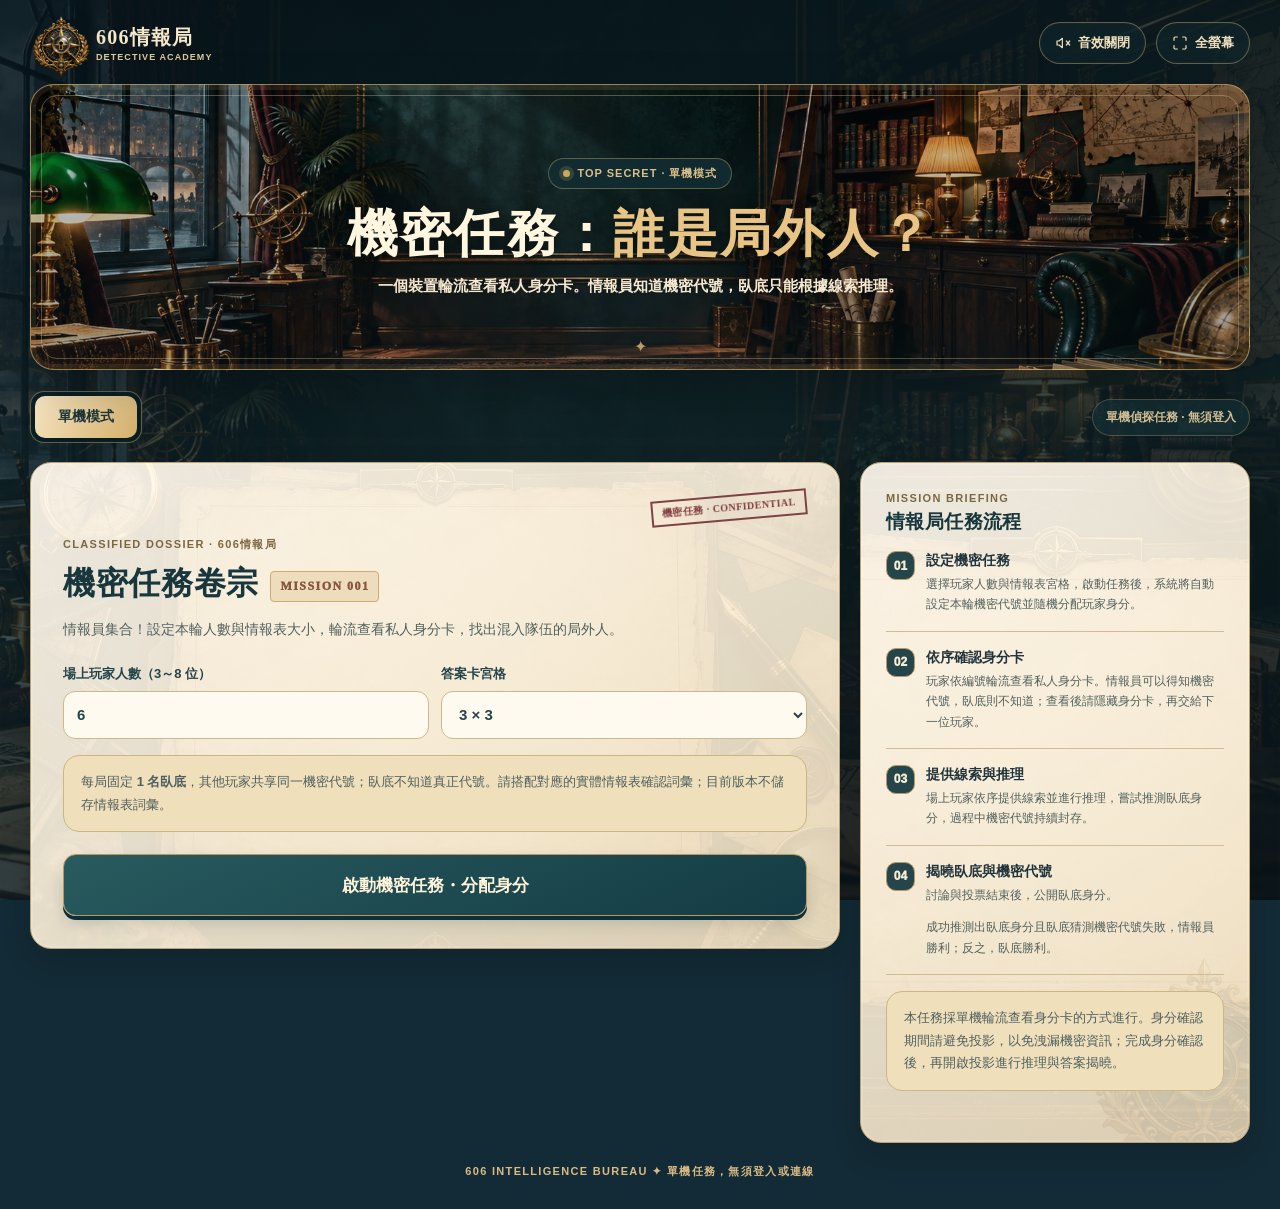
==== commit 6de02dd1: "Add files via upload" ====
--- a/index.html
+++ b/index.html
@@ -74,7 +74,7 @@
     .field { margin-bottom: 25px; }
     .field-label { display: flex; align-items: center; justify-content: space-between; gap: 12px; font-size: 13px; font-weight: 900; color: #3a5748; margin-bottom: 12px; }
     .field-sub { font-size: 11px; font-weight: 700; color: #9bafa0; }
-    .mode-options { display: grid; grid-template-columns: repeat(3, 1fr); gap: 10px; }
+    .mode-options { display: grid; grid-template-columns: repeat(2, 1fr); gap: 10px; }
     .mode-btn { cursor: pointer; display: flex; flex-direction: column; justify-content: center; align-items: center; gap: 4px; background: #f5f8f4; border: 2px solid transparent; border-radius: 16px; padding: 15px 4px 13px; color: #627b68; transition: background .2s,border-color .2s,transform .2s; }
     .mode-btn:hover:enabled { transform: translateY(-2px); background: #ebf3e8; }
     .mode-btn[aria-pressed="true"] { background: #e6f2de; border-color: #74a978; color: #285b43; box-shadow: 0 4px 0 rgba(75,128,78,.1); }
@@ -162,6 +162,7 @@
     .aside-count { flex:0 0 29px;width:29px;height:29px;display:grid;place-items:center;border-radius:10px;background:#e4f2d4;color:#527d53;font-size:12px;font-weight:950; }
     .aside-item strong { font-size:14px; }
     .aside-item p { font-size:12px;color:#779083;line-height:1.7;margin:4px 0 0; }
+    .aside-item p.aside-outcome { margin-top:12px; }
     .role-note { font-size:12px;line-height:1.8;color:#779186;margin-top:23px; }
     @keyframes card-pop { from { transform:translateY(7px) scale(.97);opacity:.3; } to { transform:translateY(0) scale(1);opacity:1; } }
     @media (max-width:880px) { .role-layout { grid-template-columns:1fr; } .role-aside { padding:23px 26px; } .role-primary { min-height:0; } }
@@ -170,7 +171,7 @@
   </style>
   <link rel="stylesheet" href="assets/academy.css">
   <link rel="stylesheet" href="assets/identity-card.css">
-  <link rel="stylesheet" href="assets/undercover-reveal.css">
+  <link rel="stylesheet" href="assets/mission-reveal-v2426.css?v=2.4.37">
 </head>
 <body>
   <div class="site-shell">
@@ -197,13 +198,12 @@
     </section>
 
     <nav class="app-switch" aria-label="遊玩模式">
-      <div class="switch-tabs" role="tablist" aria-label="遊玩模式">
-        <button class="switch-tab" type="button" role="tab" id="tabPicker" aria-controls="pickerView" aria-selected="false">機密代號抽選</button>
-        <button class="switch-tab" type="button" role="tab" id="tabRole" aria-controls="roleView" aria-selected="true">輪流查看身分</button>
+      <div class="switch-tabs" aria-label="遊玩模式">
+        <button class="switch-tab" type="button" id="tabRole" aria-selected="true">單機模式</button>
       </div>
       <span class="coming-tag">單機偵探任務 · 無須登入</span>
     </nav>
-    <div id="pickerView" role="tabpanel" aria-labelledby="tabPicker" hidden>
+    <div id="pickerView" hidden aria-hidden="true">
     <main class="workspace">
       <section class="board-card" aria-label="隨機選題棋盤">
         <div class="board-header">
@@ -223,7 +223,6 @@
             <div class="mode-options" role="group" aria-label="宮格大小">
               <button class="mode-btn" type="button" data-size="3" aria-pressed="true"><span class="mode-main">3 × 3</span><span class="mode-caption">9 個格子</span></button>
               <button class="mode-btn" type="button" data-size="4" aria-pressed="false"><span class="mode-main">4 × 4</span><span class="mode-caption">16 個格子</span></button>
-              <button class="mode-btn" type="button" data-size="5" aria-pressed="false"><span class="mode-main">5 × 5</span><span class="mode-caption">25 個格子</span></button>
             </div>
           </div>
           <div class="field"><div class="field-label"><span>閃爍節奏</span><span class="field-sub">控制動畫時間</span></div>
@@ -244,14 +243,14 @@
       </div>
     </main>
 
-    <p class="bottom-note"><strong>保密提醒：</strong>此模式會公開所抽中的代號；正式遊戲請使用「輪流查看身分」，不要讓臥底看到這個畫面。</p>
+    <p class="bottom-note" hidden><strong>保密提醒：</strong>此模式會公開所抽中的代號；正式遊戲請使用「單機模式」，不要讓臥底看到這個畫面。</p>
 
     </div><!-- pickerView -->
     <section id="roleView" role="tabpanel" aria-labelledby="tabRole">
       <div class="role-layout">
         <div class="role-primary">
           <div class="presentation-switch" id="presentationSwitch" hidden>
-            <button type="button" id="roleProjectionToggle" class="presentation-toggle" aria-pressed="false">✦ 開啟投影舞臺</button>
+            <button type="button" id="roleProjectionToggle" class="presentation-toggle" aria-pressed="false">✦ 開啟投影畫面</button>
           </div>
           <div id="roleSetupView">
             <div class="dossier-stamp" aria-hidden="true">機密任務 · CONFIDENTIAL</div>
@@ -260,22 +259,22 @@
             <p class="role-description">情報員集合！設定本輪人數與情報表大小，輪流查看私人身分卡，找出混入隊伍的局外人。</p>
             <div class="role-form-row">
               <label class="role-field" for="rolePlayerCount">場上玩家人數（3～8 位）<input class="role-input" id="rolePlayerCount" type="number" min="3" max="8" step="1" value="6" inputmode="numeric"></label>
-              <label class="role-field" for="roleBoardSize">答案卡宮格<select class="role-input" id="roleBoardSize"><option value="3" selected>3 × 3</option><option value="4">4 × 4</option><option value="5">5 × 5</option></select></label>
+              <label class="role-field" for="roleBoardSize">答案卡宮格<select class="role-input" id="roleBoardSize"><option value="3" selected>3 × 3</option><option value="4">4 × 4</option></select></label>
             </div>
             <div class="role-notice">每局固定 <strong>1 名臥底</strong>，其他玩家共享同一機密代號；臥底不知道真正代號。請搭配對應的實體情報表確認詞彙；目前版本不儲存情報表詞彙。</div>
             <button type="button" class="role-primary-button" id="roleStartButton">啟動機密任務・分配身分</button>
           </div>
           <div id="roleReadyView" hidden>
             <div class="role-overline">IDENTITY VERIFICATION · 機密身分確認</div>
-            <h2 class="role-heading">準備抽取身分卡</h2>
-            <div class="role-waiting-card" aria-label="即將抽取的玩家編號">
+            <h2 class="role-heading">準備確認身分卡</h2>
+            <div class="role-waiting-card" aria-label="即將確認的玩家編號">
               <span class="role-waiting-label">本張身分卡屬於</span>
               <strong id="roleReadyPlayer">01 號玩家</strong>
               <span class="role-waiting-caption">請確認輪到本人後再查看</span>
             </div>
             <div class="role-progress"><span id="roleReadyProgress">0 / 6 已確認</span><div class="role-progress-bar"><div id="roleProgressFill" class="role-progress-fill"></div></div></div>
             <div class="role-privacy-box"><span class="role-privacy-symbol" aria-hidden="true">🔒</span><strong>請先確認只有自己能看到螢幕</strong><p>上一位玩家的身分已遮蔽。若連接教室投影，請先暫停鏡像或改用私人螢幕，再查看身分卡。</p></div>
-            <button type="button" class="role-primary-button" id="roleRevealButton">抽取並查看 01 號玩家身分卡</button>
+            <button type="button" class="role-primary-button" id="roleRevealButton">查看 01 號玩家身分卡</button>
             <button type="button" class="role-minor-button" id="roleAbortButton">中止本輪，返回設定</button>
           </div>
           <div id="roleRevealView" hidden>
@@ -296,36 +295,23 @@
             <button type="button" class="role-primary-button" id="roleNextButton">隱藏身分，交給下一位</button>
             <p class="role-note">按下按鈕後就會離開本張身分卡，避免下一位玩家看到你的身分。</p>
           </div>
-          <div id="roleCompleteView" hidden>
-            <div class="mission-stage" aria-label="場上玩家發言與口頭推理共用舞臺">
-              <div class="mission-stage-head">
-                <div><div class="stage-stamp">MISSION ACTIVE · <span id="livePhaseBadge">機密情報蒐集中</span></div>
-                  <h2 id="liveStageTitle">情報員就位，開始調查！</h2>
-                  <p class="mission-stage-sub" id="liveStageHelp">依序提供線索；完成後留在同一畫面進行口頭推理與紙本投票。</p></div>
-                <div class="mission-stage-seal" aria-label="代號保密中"><span aria-hidden="true">⌕</span><strong>機密封存中</strong></div>
-              </div>
-              <div class="speaking-status" aria-live="polite" aria-atomic="true">
-                <span class="speaking-label" id="liveSpeakerLabel">現在輪到</span>
-                <strong id="liveSpeakerCount">01 號玩家</strong>
-                <span class="speaking-page" id="livePageCount">第 1–6 位／共 6 位</span>
-              </div>
-              <div id="livePlayerGrid" class="live-player-grid" aria-label="玩家編號一覽"></div>
-              <div class="mission-stage-bottom" id="liveSpeakerToolbar">
-                <button type="button" class="stage-minor" id="livePrevSpeaker">← 上一位</button>
-                <button type="button" class="stage-major" id="liveNextSpeaker">下一位玩家 →</button>
-              </div>
-            </div>
-            <button type="button" class="role-primary-button role-reveal-action" id="roleUnmaskButton" hidden>開啟封存卷宗・揭曉臥底</button>
-            <p class="role-note" id="roleMissionLiveNote">同一畫面完成發言與口頭推理，網頁不記錄線索或投票，也不公開任何人的身分。</p>
+          <div id="roleCompleteView" class="sealed-briefing-view" hidden>
+            <div class="sealed-briefing-art" role="img" aria-label="機密代碼封存中，待線索揭露。封緘的情報卷宗等待解密。"></div>
+            <p class="sealed-briefing-caption">情報員輪流口頭提供線索，調查小隊討論並完成紙條推理；機密代號將持續保密。</p>
+            <button type="button" class="sealed-unmask-button" id="roleUnmaskButton" aria-label="開啟封存卷宗，揭曉臥底">
+              <span class="sealed-unmask-emblem" aria-hidden="true">✦</span>
+              <span class="sealed-unmask-copy"><strong>開啟封存卷宗</strong><small>揭曉臥底</small></span>
+              <span class="sealed-unmask-emblem" aria-hidden="true">✦</span>
+            </button>
+            <p class="role-note sealed-unmask-note">請先完成全體發言、推理及紙本投票，再由教師開啟封存卷宗。</p>
           </div>
           <div id="roleUndercoverView" hidden>
             <div class="role-overline">CASE REVEAL · 第一階段</div>
             <h2 class="role-heading">真正的局外人</h2>
             <div class="mission-reveal-step">01 <span>揭曉臥底</span><i></i> 02 <span>揭曉代號（尚未解封）</span></div>
             <div class="reveal-dossier reveal-undercover undercover-reveal-card" aria-live="polite">
-              <div class="undercover-reveal-mobile-visual" aria-hidden="true"></div>
               <div id="roleUndercoverNumber" class="reveal-main-number"></div>
-              <p class="reveal-help">請臥底根據線索，<strong>口頭猜測機密代號</strong>。</p>
+              <p class="reveal-help">請臥底根據線索，推測機密代碼。</p>
             </div>
             <button type="button" class="role-primary-button role-reveal-action" id="roleAnswerButton">臥底猜測完畢・公布機密代號</button>
             <p class="role-note">先聽完臥底的猜測和理由，再揭曉正確答案。</p>
@@ -334,15 +320,11 @@
             <div class="role-overline">CASE CLOSED · 第二階段</div>
             <h2 class="role-heading">機密代號正式揭曉</h2>
             <div class="mission-reveal-step">01 <span>已確認臥底</span><i></i> 02 <span>機密代號已解封</span></div>
-            <div class="reveal-dossier reveal-answer" aria-live="polite">
-              <div class="reveal-kicker">MISSION DECLASSIFIED · 解封情報</div>
-              <div class="reveal-character-block reveal-answer-figure">
-                <div class="reveal-character-medallion is-answer-crest">
-                  <img src="assets/crest.webp" alt="606情報局徽章" width="700" height="700">
-                </div>
+            <div class="reveal-dossier reveal-answer answer-reveal-card" aria-live="polite">
+              <div class="answer-reveal-message">
+                <div class="reveal-answer-title">本輪正確的機密代號</div>
+                <div id="roleAnswerCode" class="reveal-secret-code" aria-label="本輪正確機密代號"></div>
               </div>
-              <div class="reveal-answer-title">本輪正確的機密代號</div>
-              <div id="roleAnswerCode" class="reveal-secret-code" aria-label="本輪正確機密代號"></div>
             </div>
             <button type="button" class="role-primary-button" id="roleRestartButton">建立下一輪機密任務</button>
             <p class="role-note">下一輪將重新隨機選出一名臥底與新的機密代號，不保留上一輪身分紀錄。</p>
@@ -350,11 +332,11 @@
         </div>
         <aside class="role-aside" aria-label="玩法步驟">
           <div class="role-overline">MISSION BRIEFING</div><h2>情報局任務流程</h2>
-          <div class="aside-item"><span class="aside-count">01</span><div><strong>建立機密代號</strong><p>系統暗中抽取一個代號，請搭配對應情報表使用；這一輪的秘密不會變動。</p></div></div>
-          <div class="aside-item"><span class="aside-count">02</span><div><strong>輪流確認情報員或臥底</strong><p>情報員知道秘密代號，臥底不知道；查看後務必先隱藏身分。</p></div></div>
-          <div class="aside-item"><span class="aside-count">03</span><div><strong>依序發言、口頭推理</strong><p>場上玩家提供詞彙線索，台下調查小隊口頭討論、以紙條投票。</p></div></div>
-          <div class="aside-item"><span class="aside-count">04</span><div><strong>分兩步揭曉答案</strong><p>討論結束後先公布臥底，等臥底口頭猜完代號，再揭曉真正代號。</p></div></div>
-          <div class="role-notice">本版為單機遊戲；身分確認時請勿公開投影。尚未提供 QR Code 多人連線或數位討論功能。揭曉前的答案只保存在當前頁面的記憶體中。</div>
+          <div class="aside-item"><span class="aside-count">01</span><div><strong>設定機密任務</strong><p>選擇玩家人數與情報表宮格，啟動任務後，系統將自動設定本輪機密代號並隨機分配玩家身分。</p></div></div>
+          <div class="aside-item"><span class="aside-count">02</span><div><strong>依序確認身分卡</strong><p>玩家依編號輪流查看私人身分卡。情報員可以得知機密代號，臥底則不知道；查看後請隱藏身分卡，再交給下一位玩家。</p></div></div>
+          <div class="aside-item"><span class="aside-count">03</span><div><strong>提供線索與推理</strong><p>場上玩家依序提供線索並進行推理，嘗試推測臥底身分，過程中機密代號持續封存。</p></div></div>
+          <div class="aside-item"><span class="aside-count">04</span><div><strong>揭曉臥底與機密代號</strong><p>討論與投票結束後，公開臥底身分。</p><p class="aside-outcome">成功推測出臥底身分且臥底猜測機密代號失敗，情報員勝利；反之，臥底勝利。</p></div></div>
+          <div class="role-notice">本任務採單機輪流查看身分卡的方式進行。身分確認期間請避免投影，以免洩漏機密資訊；完成身分確認後，再開啟投影進行推理與答案揭曉。</div>
         </aside>
       </div>
     </section>
@@ -363,7 +345,7 @@
   <script>
     'use strict';
     (() => {
-      const letters = 'ABCDE';
+      const letters = 'ABCD';
       const durations = { fast: 1550, normal: 2750, slow: 4200 };
       const state = { size: 3, speed: 'normal', running: false, selected: -1, flashing: -1, draws: 0, history: [], sound: false, timer: null, runId: 0, context: null };
       const $ = id => document.getElementById(id);
@@ -538,7 +520,7 @@
       });
       // 單機輪流抽身分：每輪只抽一次共同代號，並固定只有一名臥底。
       // 一輪完成前僅存於當前頁面記憶體；揭曉必須由教師依序觸發。
-      const roleState = { stage: 'setup', deck: [], current: 0, secret: -1, size: 3, total: 0, round: 1, speaker: 0, projection: false }; // speaker === total 表示全員發言結束；不另開推理階段。
+      const roleState = { stage: 'setup', deck: [], current: 0, secret: -1, size: 3, total: 0, round: 1, projection: false }; // 封存等待畫面不記錄發言進度。
       const roleStages = ['roleSetupView', 'roleReadyView', 'roleRevealView', 'roleCompleteView', 'roleUndercoverView', 'roleAnswerView'];
       const roleStageNames = ['setup', 'ready', 'reveal', 'complete', 'undercover', 'answer'];
       function eraseRoleCard() {
@@ -562,10 +544,9 @@
         const isPublicStage = ['complete', 'undercover', 'answer'].includes(stage);
         $('presentationSwitch').hidden = !isPublicStage;
         if (!isPublicStage) setProjection(false);
-        if (stage === 'complete') renderLiveStage();
         if (stage === 'ready') {
           $('roleReadyPlayer').textContent = `${formatRound(roleState.current + 1)} 號玩家`;
-          $('roleRevealButton').textContent = `抽取並查看 ${formatRound(roleState.current + 1)} 號玩家身分卡`;
+          $('roleRevealButton').textContent = `查看 ${formatRound(roleState.current + 1)} 號玩家身分卡`;
           $('roleReadyProgress').textContent = `${roleState.current} / ${roleState.total} 已確認`;
           $('roleProgressFill').style.width = `${(roleState.current / roleState.total) * 100}%`;
         }
@@ -574,7 +555,6 @@
       function resetRole(advanceRound = false) {
         setProjection(false);
         eraseRoleCard(); eraseRevealPanels();
-        roleState.speaker = 0;
         roleState.deck = []; roleState.secret = -1; roleState.current = 0; roleState.total = 0;
         if (advanceRound) roleState.round++;
         showRoleStage('setup');
@@ -593,9 +573,8 @@
         if (!Number.isInteger(players) || players < 3 || players > 8) {
           alert('玩家人數請設定為 3～8 人。'); $('rolePlayerCount').focus(); return;
         }
-        if (![3,4,5].includes(size)) return;
+        if (![3,4].includes(size)) return;
         roleState.total = players; roleState.size = size; roleState.current = 0;
-        roleState.speaker = 0;
         roleState.secret = randomInt(size * size);
         roleState.deck = shuffleDeck(['chameleon', ...Array(players - 1).fill('normal')]);
         eraseRoleCard(); eraseRevealPanels();
@@ -624,75 +603,21 @@
         if (roleState.current >= roleState.total) showRoleStage('complete');
         else showRoleStage('ready');
       }
-      // v2.3.2 發言與推理共用同一投影舞臺：不切換介面或清除玩家卡。
-      // 私人卡確認完畢後才允許投影；公開舞臺只顯示編號與發言進度。
+      // v2.4.22：公開階段只保留封存等待畫面；口頭推理不需要逐位切換頁面。
       function setProjection(enabled) {
-        const allowed = ['complete', 'undercover', 'answer'].includes(roleState.stage);
+        const allowed = ['complete','undercover','answer'].includes(roleState.stage);
         roleState.projection = Boolean(enabled && allowed);
         document.body.classList.toggle('is-projecting', roleState.projection);
-        $('roleProjectionToggle').textContent = roleState.projection ? '↙ 離開投影舞臺' : '✦ 開啟投影舞臺';
+        $('roleProjectionToggle').textContent = roleState.projection ? '↙ 離開投影舞臺' : '✦ 開啟投影畫面';
         $('roleProjectionToggle').setAttribute('aria-pressed', String(roleState.projection));
-        if (roleState.projection) window.scrollTo({ top: 0, behavior: 'instant' });
-      }
-      function renderLiveStage() {
-        const count = roleState.total;
-        if (!count) return;
-        const finished = roleState.speaker >= count;
-        $('livePhaseBadge').textContent = '發言與推理共用舞臺';
-        $('liveStageTitle').textContent = '情報員就位，開始調查！';
-        $('liveStageHelp').textContent = finished
-          ? '請根據剛才的線索進行口頭推理與紙本投票；教師確認後再揭曉。'
-          : '依序提供線索；完成後留在同一畫面進行口頭推理與紙本投票。';
-        $('liveSpeakerLabel').textContent = finished ? '發言進度' : '現在輪到';
-        $('liveSpeakerCount').textContent = finished ? '全員發言完畢' : `${formatRound(roleState.speaker + 1)} 號玩家`;
-        $('livePageCount').textContent = `共 ${count} 位玩家`;
-        const frag = document.createDocumentFragment();
-        for (let i = 0; i < count; i++) {
-          const cell = document.createElement('div');
-          cell.className = 'live-player-card';
-          if (!finished && i === roleState.speaker) cell.classList.add('is-speaking');
-          if (i < roleState.speaker) cell.classList.add('has-spoken');
-          const icon = document.createElement('span'); icon.className = 'live-player-emblem'; icon.textContent = '✦'; icon.setAttribute('aria-hidden', 'true');
-          const number = document.createElement('strong'); number.className = 'live-player-number'; number.textContent = formatRound(i + 1);
-          const label = document.createElement('span'); label.className = 'live-player-caption'; label.textContent = '號玩家';
-          const status = document.createElement('span'); status.className = 'live-player-status';
-          status.textContent = i < roleState.speaker ? '已發言' : i === roleState.speaker ? '輪到發言' : '等待發言';
-          cell.append(icon, number, label, status); frag.appendChild(cell);
-        }
-        $('livePlayerGrid').classList.toggle('is-eight-player-layout', count >= 7);
-        $('livePlayerGrid').classList.toggle('is-all-spoken', finished);
-        $('livePlayerGrid').replaceChildren(frag);
-        $('livePlayerGrid').setAttribute('aria-label', `場上玩家 01 至 ${formatRound(count)} 號`);
-        $('roleUnmaskButton').hidden = !finished;
-        $('livePrevSpeaker').disabled = roleState.speaker === 0;
-        $('liveNextSpeaker').hidden = finished;
-        $('liveNextSpeaker').textContent = roleState.speaker === count - 1 ? '全員發言完成 ✓' : '下一位玩家 →';
-        $('roleMissionLiveNote').textContent = finished
-          ? '現在直接利用上方玩家編號進行口頭推理及紙本投票；結束後由教師點選揭曉。若需修正順序，可按「上一位」。'
-          : '教師切換發言者；口頭推理與紙本投票都在這個畫面進行，無須另外切換。';
-      }
-      function moveSpeaker(offset) {
-        if (roleState.stage !== 'complete') return;
-        const next = roleState.speaker + offset;
-        if (next < 0 || next > roleState.total) return;
-        roleState.speaker = next;
-        renderLiveStage();
-        playTone(485,.04,.009);
+        if (roleState.projection) window.scrollTo({top:0,behavior:'instant'});
       }
       $('roleProjectionToggle').addEventListener('click', () => setProjection(!roleState.projection));
-      $('livePrevSpeaker').addEventListener('click', () => moveSpeaker(-1));
-      $('liveNextSpeaker').addEventListener('click', () => moveSpeaker(1));
       document.addEventListener('keydown', event => {
-        if (event.ctrlKey || event.altKey || event.metaKey || event.repeat) return;
-        if (event.key === 'Escape' && roleState.projection) { setProjection(false); return; }
-        if (roleState.stage !== 'complete') return;
-        const target = event.target;
-        if (target instanceof Element && (target.closest('button,input,select,textarea,a') || target.isContentEditable)) return;
-        if (event.key === 'ArrowRight') { event.preventDefault(); moveSpeaker(1); }
-        else if (event.key === 'ArrowLeft') { event.preventDefault(); moveSpeaker(-1); }
+        if (event.key === 'Escape' && roleState.projection) setProjection(false);
       });
       function unmask() {
-        if (roleState.stage !== 'complete' || roleState.speaker !== roleState.total) return;
+        if (roleState.stage !== 'complete') return;
         if (!confirm('請確認所有玩家已發言，場上投票與台下小組的口頭推理也都結束。確定揭曉臥底嗎？')) return;
         const index = roleState.deck.indexOf('chameleon');
         if (index < 0 || roleState.secret < 0) return;
@@ -711,21 +636,17 @@
         roleState.deck = []; roleState.secret = -1;
         playTone(660,.18,.035);
       }
-      function switchMode(toRole) {
-        if (!toRole && roleState.stage !== 'setup') {
-          if (!confirm('切換至公開抽選會結束本輪並清除尚未揭曉的機密資料，確定切換嗎？')) return;
-          resetRole();
-        }
-        $('pickerView').hidden = toRole;
-        $('roleView').hidden = !toRole;
-        $('tabPicker').setAttribute('aria-selected', String(!toRole));
-        $('tabRole').setAttribute('aria-selected', String(toRole));
-        $('heroTitle').innerHTML = toRole ? '機密任務：<span class="hero-highlight">誰是局外人？</span>' : '機密情報：<span class="hero-highlight">隨機抽選。</span>';
-        document.querySelector('.hero-desc').textContent = toRole ? '一個裝置輪流查看私人身分卡。情報員知道機密代號，臥底只能根據線索推理。' : '隨機抽取情報表代號。注意：這個畫面會公開結果，請勿讓臥底旁觀。';
-        document.querySelector('.eyebrow').lastChild.textContent = toRole ? 'TOP SECRET · 身分確認' : 'TOP SECRET · 公開抽選';
-      }
-      $('tabPicker').addEventListener('click', () => switchMode(false));
-      $('tabRole').addEventListener('click', () => switchMode(true));
+      const tabRoleEl = $('tabRole');
+      function switchMode() {
+        const pickerView = $('pickerView');
+        if (pickerView) pickerView.hidden = true;
+        $('roleView').hidden = false;
+        if (tabRoleEl) tabRoleEl.setAttribute('aria-selected', 'true');
+        $('heroTitle').innerHTML = '機密任務：<span class="hero-highlight">誰是局外人？</span>';
+        document.querySelector('.hero-desc').textContent = '一個裝置輪流查看私人身分卡。情報員知道機密代號，臥底只能根據線索推理。';
+        document.querySelector('.eyebrow').lastChild.textContent = 'TOP SECRET · 單機模式';
+      }
+      if (tabRoleEl) tabRoleEl.addEventListener('click', () => switchMode());
       $('roleStartButton').addEventListener('click', startRoles);
       $('roleRevealButton').addEventListener('click', revealRole);
       $('roleNextButton').addEventListener('click', nextRole);
@@ -740,7 +661,7 @@
           eraseRoleCard(); showRoleStage('ready');
         }
       });
-      renderBoard(); updateControls(); updateHistory(); switchMode(true);
+      renderBoard(); updateControls(); updateHistory(); switchMode();
     })();
   </script>
 </body>
--- a/assets/academy.css
+++ b/assets/academy.css
@@ -1,4 +1,4 @@
-/* 606情報局 v2.1 — 素材與遊戲邏輯分離。保留原 v2.0 抽選與單機發牌演算法。 */
+
 :root {
   color-scheme: light;
   --ink: #21343c;
@@ -17,7 +17,7 @@
   --paper-light: #fff8e8;
   --ink-dark: #102b32;
   --wine: #833f42;
-  font-family: -apple-system, BlinkMacSystemFont, 'Noto Sans TC', 'Microsoft JhengHei', 'PingFang TC', sans-serif;
+  font-family: -apple-system, BlinkMacSystemFont, "Noto Sans TC", "Microsoft JhengHei", "PingFang TC", sans-serif;
 }
 html { background: #132b36; }
 body {
@@ -40,26 +40,26 @@
   position: relative; display: flex; flex-direction: column; align-items: center; justify-content: center;
   overflow: hidden; text-align: center; min-height: 248px; padding: 33px 180px 30px;
   border: 1px solid rgba(216, 181, 105, .52); border-radius: 24px; background-color: #152f39;
-  background-image: linear-gradient(180deg, rgba(12,32,40,.1), rgba(12,32,40,.12)), url('./hero-backdrop.webp');
+  background-image: linear-gradient(180deg, rgba(12,32,40,.1), rgba(12,32,40,.12)), url("./hero-backdrop.webp");
   background-position: center; background-size: cover;
   box-shadow: 0 15px 42px rgba(0,0,0,.16), inset 0 0 0 4px rgba(226,191,119,.07);
 }
-.hero::before { content: ''; position: absolute; pointer-events: none; inset: 10px; border: 1px solid rgba(226,192,130,.22); border-radius: 16px; }
-.hero::after { content: '✦'; position: absolute; bottom: 13px; left: 50%; transform: translateX(-50%); color: #ddbd82; opacity: .8; }
+.hero::before { content: ""; position: absolute; pointer-events: none; inset: 10px; border: 1px solid rgba(226,192,130,.22); border-radius: 16px; }
+.hero::after { content: "✦"; position: absolute; bottom: 13px; left: 50%; transform: translateX(-50%); color: #ddbd82; opacity: .8; }
 .hero > * { position: relative; z-index: 1; }
 .hero-crest { display: none; width: 82px; height: 82px; object-fit: contain; margin-top: -8px; margin-bottom: 0; }
 .eyebrow { background: rgba(18, 45, 50, .93); color: #d9bf89; border: 1px solid rgba(217, 181, 109, .38); padding: 7px 14px; font-size: 11px; letter-spacing: .09em; }
 .eyebrow .dot { background: #cba764; box-shadow: 0 0 0 4px rgba(201, 168, 93, .2); }
-h1 { margin: 14px 0 8px; color: #fff6df; text-shadow: 0 2px 16px rgba(0,0,0,.45); font-size: clamp(31px, 4vw, 51px); font-family: 'Noto Serif TC', 'PMingLiU', serif; letter-spacing: .045em; }
+h1 { margin: 14px 0 8px; color: #fff6df; text-shadow: 0 2px 16px rgba(0,0,0,.45); font-size: clamp(31px, 4vw, 51px); font-family: "Noto Serif TC", "PMingLiU", serif; letter-spacing: .045em; }
 .hero-highlight { color: #e8c584; }
 .hero-desc { color: #e9e8dc; font-weight: 650; font-size: 14px; line-height: 1.7; max-width: 680px; }
 .app-switch { margin: 21px 0 19px; justify-content: space-between; }
 .switch-tabs { background: rgba(9, 32, 39, .88); border: 1px solid rgba(221,189,121,.45); border-radius: 14px; padding: 4px; }
 .switch-tab { color: #d8d5ca; border-radius: 10px; padding: 12px 23px; }
 .switch-tab:hover { color: #fff; }
-.switch-tab[aria-selected='true'] { color: #1b3537; background: linear-gradient(125deg,#f8e9c8,#dbb774); box-shadow: 0 3px 8px rgba(0,0,0,.18); }
+.switch-tab[aria-selected="true"] { color: #1b3537; background: linear-gradient(125deg,#f8e9c8,#dbb774); box-shadow: 0 3px 8px rgba(0,0,0,.18); }
 .coming-tag { color: #d7c298; background: rgba(20, 48, 54, .75); border: 1px solid rgba(218,179,110,.3); }
-/* Cards: paper reading zones, dark dossier trim */
+
 .board-card, .control-card, .role-primary, .role-aside {
   border: 1px solid #bea873;
   border-radius: 21px;
@@ -68,7 +68,7 @@
 }
 .board-card, .control-card { padding: 26px; }
 .section-overline, .role-overline { color: #6e6b51; letter-spacing: .11em; }
-h2 { color: #1b4146; font-family: 'Noto Serif TC', 'PMingLiU', serif; }
+h2 { color: #1b4146; font-family: "Noto Serif TC", "PMingLiU", serif; }
 .board-counter { color: #315259; background: #e7d9b9; border: 1px solid #d5bd8a; }
 .board-stage { background: linear-gradient(137deg,#10333d,#244b51); border: 2px solid #c9a85d; box-shadow: inset 0 0 0 6px rgba(7,31,38,.6); padding: 25px 23px 26px 14px; }
 .board-stage::before { background: radial-gradient(circle,rgba(235,201,126,.13),transparent 65%); }
@@ -83,10 +83,10 @@
 .field-sub { color: #807c6f; }
 .mode-btn { color: #506563; background: #f7edd5; border: 2px solid #d9c7a2; border-radius: 12px; }
 .mode-btn:hover:enabled { background: #eee0be; }
-.mode-btn[aria-pressed='true'] { color: #214448; border-color: #b9914b; background: #f4dfaf; box-shadow: inset 0 0 0 1px #fff6dd; }
+.mode-btn[aria-pressed="true"] { color: #214448; border-color: #b9914b; background: #f4dfaf; box-shadow: inset 0 0 0 1px #fff6dd; }
 .speed-options { background: #e8dbc0; }
 .speed-btn { color: #637371; }
-.speed-btn[aria-pressed='true'] { color: #24454a; background: #fff7e6; }
+.speed-btn[aria-pressed="true"] { color: #24454a; background: #fff7e6; }
 .result-panel { background: #fff3d9; border: 1px solid #d7bd8c; }
 .result-title { color: #7c6145; }
 .result-description { color: #6b7067; }
@@ -107,13 +107,13 @@
 .history-pill { background: #fffae9; border: 1px solid #cfb680; color: #2a5056; }
 .history-empty { color: #73827b; }
 .page-footer { padding: 21px 0 30px; color: #d9bb85; }
-/* Mission dossier */
+
 .role-layout { grid-template-columns: minmax(0,1.35fr) minmax(270px,.65fr); }
 .role-primary { position: relative; overflow: hidden; padding: 32px; min-height: 480px; }
-.role-primary::before { content: ''; display: block; position: absolute; width: 240px; height: 220px; right: -100px; top: -110px; border-radius: 50%; border: 24px double rgba(184,146,82,.07); pointer-events: none; }
+.role-primary::before { content: ""; display: block; position: absolute; width: 240px; height: 220px; right: -100px; top: -110px; border-radius: 50%; border: 24px double rgba(184,146,82,.07); pointer-events: none; }
 .role-primary > * { position: relative; }
 .role-overline { color: #8d7952; font-size: 11px; }
-.role-heading { font-family: 'Noto Serif TC','PMingLiU',serif; color: #1d4046; line-height: 1.4; letter-spacing: .01em; font-size: clamp(24px,3vw,32px); margin: 9px 0 11px; }
+.role-heading { font-family: "Noto Serif TC","PMingLiU",serif; color: #1d4046; line-height: 1.4; letter-spacing: .01em; font-size: clamp(24px,3vw,32px); margin: 9px 0 11px; }
 .dossier-no { display:inline-block; vertical-align: middle; font-family: Georgia,serif; color: #87563e; font-size: 12px; letter-spacing: .1em; background: #edddbd; border: 1px solid #ceab6e; padding: 6px 9px; border-radius: 4px; margin-left: 3px; }
 .dossier-stamp { width: max-content; max-width: 100%; border: 2px double #9b5050; transform: rotate(-5deg); padding: 4px 9px; margin: 0 0 16px auto; font-family: Georgia,serif; color: #94464a; font-size: 10px; font-weight: 900; letter-spacing: .045em; }
 .role-description { color: #5b6d68; font-size: 14px; }
@@ -126,29 +126,24 @@
 .role-privacy-box { background: #f9efd8; border: 2px dashed #c3a66d; }
 .role-privacy-symbol { background: #e9d4aa; color: #6e6447; }
 .role-privacy-box p { color: #66736c; }
-.identity-card {
-  position: relative; overflow:hidden; border: 2px solid #c9a85d; border-radius: 18px;
-  background: linear-gradient(165deg,#164450 0%,#12343a 47%,#224d4d 100%);
-  color: #fff4d8; box-shadow: inset 0 0 0 5px rgba(228,190,117,.1),0 10px 27px rgba(6,25,29,.15);
-  min-height: 280px; gap: 12px;
-}
-.identity-card::before { content: '✦'; position: absolute; top: 12px; left: 17px; color: #dabb77; }
-.identity-card::after { content: '✦'; position: absolute; bottom: 12px; right: 17px; color: #dabb77; }
-.identity-card.is-chameleon { background: linear-gradient(155deg,#4b202b,#6b3134 52%,#2c2530); border-color: #d6ae70; }
-.identity-icon { display:grid; place-items:center; width:65px; height:65px; border: 1px solid rgba(236,204,138,.75); border-radius: 50%; background: rgba(255,255,255,.07); }
-.identity-title { font-family: 'Noto Serif TC','PMingLiU',serif; font-size: clamp(25px,4vw,38px); color: #ffe8aa; }
-.identity-coordinate { color: #ffffff; font-size: clamp(44px,6vw,67px); letter-spacing: .07em; }
-.identity-card.is-chameleon .identity-coordinate { color: #ffdeb2; }
-.identity-help { color: #f5e9cf; font-size: 13px; max-width: 440px; }
+
+
+
+
+
+
+
+
+
 .role-completed-icon { background: #e6d2a7; width:90px; height:90px; border-radius: 50%; display:grid;place-items:center; border: 1px solid #b7985e; font-size: 43px; }
 .role-completed p, .role-note { color: #66766e; }
 .role-aside { padding: 29px 25px; background: linear-gradient(165deg, #f9efdc,#e8d4ad); border: 1px solid #bfa56d; position: relative; overflow: hidden; }
-.role-aside::before { content: ''; position: absolute; width: 240px; height: 240px; opacity:.075; right: -75px; bottom: -55px; background: url('./crest.webp') center / contain no-repeat; pointer-events:none; }
+.role-aside::before { content: ""; position: absolute; width: 240px; height: 240px; opacity:.075; right: -75px; bottom: -55px; background: url("./crest.webp") center / contain no-repeat; pointer-events:none; }
 .role-aside > * { position: relative; }
 .aside-item { border-color: #cfbd97; }
 .aside-count { color: #f9ecd2; background:#24464a; border: 1px solid #b49865; }
 .aside-item p { color: #586c65; }
-/* Small screens & projection */
+
 @media (max-width: 880px) {
  .hero { padding:28px 60px; min-height: 220px; }
  .role-layout { grid-template-columns: 1fr; }
@@ -174,14 +169,989 @@
  .role-primary,.role-aside { padding: 23px 18px; border-radius: 16px; }
  .role-heading { font-size: 24px; }
  .dossier-no { font-size:10px; }
- .role-form-row { grid-template-columns: 1fr 1fr; }
- .role-form-row .role-field:first-child { grid-column: 1 / -1; }
+ .role-form-row { grid-template-columns: 1fr; }
  .role-primary-button { font-size: 15px; }
- .identity-card { min-height: 245px; padding: 22px 13px; }
+ 
  .board-card, .control-card { border-radius: 16px; }
  .board-stage { padding: 16px 10px 17px 6px; }
  .board-grid { --cell-gap: 6px; }
 }
 @media(prefers-reduced-motion:reduce) {
- .hero,.tile,.identity-card { animation:none; transition:none; }
-}
+ .hero,.tile{ animation:none; transition:none; }
+}
+
+
+
+
+
+
+
+
+
+
+
+
+
+
+
+.mission-live, .reveal-dossier { display:flex; flex-direction:column; align-items:center; justify-content:center; text-align:center; border-radius:18px; border:2px solid #c8a366; box-shadow:inset 0 0 0 5px rgba(255,255,255,.3); background:linear-gradient(160deg,#fff8e8,#e8d7b8); padding:26px 19px; margin:15px 0 23px; }
+.stage-stamp, .reveal-kicker { font-size:12px; letter-spacing:.12em; font-weight:900; color:#976d38; }
+.mission-live-mark { background:#1c464b; color:#eccb86; border: 3px double #d7b77a; border-radius:50%; display:grid; place-items:center; font-size:47px; width:90px; height:90px; margin:15px 0 4px; }
+.mission-live h2 { font-size:clamp(24px,3.2vw,32px); margin:14px 0; line-height:1.35; }
+.mission-live p { font-size:14px; line-height:1.75; margin:2px 0 18px; max-width:490px; color:#586867; }
+.mission-live-steps { display:flex; flex-wrap:wrap; justify-content:center; gap:8px; }
+.mission-live-steps span { background:#23474b; color:#f4e5c5; border-radius:6px; padding:10px 12px; font-size:12px; font-weight:750; }
+.role-reveal-action { background:linear-gradient(145deg,#803f40,#592a35); box-shadow:0 5px 0 #371d25,0 9px 16px rgba(60,27,37,.15); border-color:#cfab74; }
+.role-reveal-action:hover { background:linear-gradient(145deg,#9d5050,#71363e); }
+.reveal-dossier { min-height:310px; background:linear-gradient(153deg,#fef6e6,#ebd6b3); }
+
+.reveal-silhouette { display:grid;place-items:center;width:68px;height:68px;border-radius:50%;background:#612d39;color:#fff0d0;border:2px solid #b68b68;font-size:51px;font-family:Georgia,serif;margin:12px auto 0; }
+.reveal-main-number { color:#803743; font-family:Georgia,"Noto Serif TC",serif; font-size:clamp(40px,6vw,65px); font-weight:900; line-height:1.25; margin:12px 0; text-shadow:0 2px 0 rgba(255,255,255,.6); }
+.reveal-help { color:#40585a; max-width:460px; font-size:15px; line-height:1.8; margin:8px 0 13px; }
+.reveal-sealed { background:#6b3641;color:#fff0ce;border:1px solid #d4b17f;border-radius:8px;padding:9px 14px;font-size:12px;font-weight:850; }
+.reveal-answer-title { margin:25px 0 7px; color:#62543b; font-size:16px; font-weight:850; }
+.reveal-secret-code { font-family:Georgia,serif;font-size:clamp(60px,9vw,92px); font-weight:900; color:#164952; line-height:1.12; letter-spacing:.04em; }
+.reveal-summary { margin-top:10px;color:#803f42;background:#f5e2cc;padding:9px 20px;border-radius:8px;font-weight:850; }
+@media(max-width:520px){
+ 
+ 
+ 
+ 
+ .mission-live, .reveal-dossier { padding:23px 12px; }
+ .mission-live-steps { flex-direction:column; width:100%; }
+ .reveal-main-number { font-size:40px; }
+ .reveal-help { font-size:13px; }
+}
+
+
+.presentation-switch { display:flex; justify-content:flex-end; margin:0 0 12px; position:relative; z-index:3; }
+.presentation-toggle { border:1px solid #b89555; border-radius:10px; padding:10px 15px; background:#16454b; color:#fff1d5; font-size:13px; font-weight:800; cursor:pointer; box-shadow:0 3px 0 #0c2b32; }
+.presentation-toggle:hover { background:#26616a; }
+.presentation-toggle:focus-visible, .stage-minor:focus-visible, .stage-major:focus-visible { outline:3px solid #d49c49; outline-offset:3px; }
+.mission-stage { margin:8px 0 19px; padding:24px; border:2px solid #b9975b; border-radius:20px; background:linear-gradient(160deg,#112f3a,#173f49 63%,#123540); color:#faefd6; box-shadow:inset 0 0 0 5px rgba(224,187,111,.08),0 15px 30px rgba(4,26,32,.17); overflow:hidden; position:relative; animation:stage-enter .42s ease-out both; }
+.mission-stage::before { content:""; position:absolute; inset:11px; pointer-events:none; border:1px solid rgba(216,181,105,.19); border-radius:12px; }
+.mission-stage > * { position:relative; }
+.mission-stage-head { display:flex; justify-content:space-between; align-items:center; gap:20px; }
+.mission-stage h2 { margin:10px 0 9px; font-size:clamp(25px,3vw,35px); font-family:"Noto Serif TC","PMingLiU",serif; color:#fff0d2; }
+.mission-stage-sub { margin:0; color:#cfe0dc; font-size:14px; line-height:1.75; }
+.mission-stage .stage-stamp { color:#dcc18b; font-size:11px; }
+.mission-stage-seal { display:flex; align-items:center; flex-direction:column; gap:4px; white-space:nowrap; color:#d4ba82; opacity:.9; font-size:11px; flex:0 0 auto; }
+.mission-stage-seal span { width:56px; height:56px; display:grid; place-items:center; border:1px solid #c5a264; border-radius:50%; font-size:38px; }
+.speaking-status { margin:22px 0 15px; display:flex; align-items:baseline; flex-wrap:wrap; gap:9px 14px; padding:12px 16px; border-radius:11px; background:rgba(236,208,146,.1); border:1px solid rgba(213,178,109,.29); }
+.speaking-label { color:#cfccb9; font-size:13px; font-weight:750; }
+.speaking-status strong { color:#ffe1a6; font-size:clamp(22px,3vw,30px); font-family:"Noto Serif TC","PMingLiU",serif; }
+.speaking-page { margin-left:auto; color:#c7d7d0; font-size:12px; font-weight:750; }
+.live-player-grid { display:grid; grid-template-columns:repeat(3,minmax(0,1fr)); gap:13px; }
+.live-player-card { min-width:0; min-height:155px; border-radius:13px; border:1px solid #a89366; background:linear-gradient(145deg,#fff7e4,#e8d6b5); display:flex; align-items:center; justify-content:center; flex-direction:column; gap:2px; color:#24434b; box-shadow:inset 0 0 0 4px rgba(255,255,255,.35),0 5px 12px rgba(0,0,0,.12); position:relative; transition:background .2s,transform .2s,border-color .2s,box-shadow .2s; animation:card-deal .3s ease-out both; }
+.live-player-card::after {content:"";position:absolute;inset:7px;pointer-events:none;border:1px solid rgba(143,105,55,.21);border-radius:8px;}
+.live-player-emblem { color:#a68750; font-size:12px; }
+.live-player-number { font:900 clamp(39px,5.1vw,67px)/1.04 Georgia,serif; letter-spacing:.03em; }
+.live-player-caption { font-size:12px; font-weight:850; color:#466368; }
+.live-player-status { border-radius:99px; border:1px solid #cfb982; background:#f5ebd5; padding:4px 10px; margin-top:8px; font-size:11px; font-weight:850; color:#5d6258; }
+.live-player-card.has-spoken { opacity:.75; background:linear-gradient(145deg,#e3e4d9,#c6d3c5); }
+.live-player-card.is-speaking { z-index:2; background:linear-gradient(145deg,#f5dca4,#e6bb6e); border:2px solid #ffe0a4; box-shadow:0 0 0 4px rgba(240,190,96,.25),0 8px 21px rgba(0,0,0,.27); transform:translateY(-3px); }
+.live-player-card.is-speaking .live-player-status { color:#fff5df; background:#245359; border-color:#245359; }
+.mission-stage-bottom { display:flex; flex-wrap:wrap; align-items:stretch; justify-content:center; gap:10px; margin-top:19px; }
+.stage-minor,.stage-major { font-size:13px; font-weight:850; padding:12px 15px; border-radius:9px; cursor:pointer; }
+.stage-minor { color:#f5e1b8; background:rgba(11,36,45,.78); border:1px solid #987b4f; }
+.stage-minor:hover:not(:disabled) { background:#305b5b; }
+.stage-major { background:linear-gradient(145deg,#efce91,#c69d57); border:1px solid #f5d7a0; color:#17383e; flex:1; max-width:330px; }
+.stage-major:hover { background:#ffdda0; }
+.stage-minor:disabled { opacity:.4; cursor:not-allowed; }
+.discussion-pager { display:flex; gap:8px; align-items:center; justify-content:center; }
+.page-status { color:#f6e6c0; font-size:12px; min-width:35px; text-align:center; }
+.mission-reveal-step { display:flex; align-items:center; gap:9px; color:#865e42; font-size:11px; font-weight:900; letter-spacing:.06em; margin:15px 0 0; }
+.mission-reveal-step span { color:#53686a; }
+.mission-reveal-step i { background:#b9a06d;height:1px;width:38px;display:inline-block; }
+
+
+#roleAnswerView:not([hidden]) .reveal-dossier {animation:dossier-unseal .46s ease-out both;}
+#roleAnswerView:not([hidden]) .reveal-secret-code {animation:reveal-print .66s .14s ease-out both;}
+@keyframes stage-enter {from{opacity:.4;transform:translateY(10px)}to{opacity:1;transform:translateY(0)}}
+@keyframes card-deal {from{opacity:.45;transform:translateY(9px)}to{opacity:1;transform:translateY(0)}}
+@keyframes dossier-unseal {from{opacity:.35;clip-path:inset(0 50% 0 50%);transform:scale(.96)}to{opacity:1;clip-path:inset(0 0 0 0);transform:scale(1)}}
+@keyframes reveal-print {from{opacity:0;letter-spacing:.25em;filter:blur(3px)}to{opacity:1;letter-spacing:normal;filter:blur(0)}}
+
+body.is-projecting { overflow-x:hidden; background:#0c2530; }
+body.is-projecting .site-shell { width:min(1580px,calc(100% - 36px)); }
+body.is-projecting .topbar,body.is-projecting .hero,body.is-projecting .app-switch,body.is-projecting .page-footer,body.is-projecting .role-aside { display:none!important; }
+body.is-projecting #roleView { padding-top:14px; }
+body.is-projecting .role-layout { display:block; }
+body.is-projecting .role-primary { width:100%; padding:18px 24px 24px; min-height:calc(100dvh - 28px); display:flex; flex-direction:column; justify-content:flex-start; }
+body.is-projecting .role-primary > div:not([hidden]):not(.presentation-switch) { flex:1; }
+body.is-projecting .mission-stage { padding:25px 34px; }
+body.is-projecting .mission-stage .live-player-card { min-height:clamp(160px,22vh,270px); }
+body.is-projecting .live-player-number { font-size:clamp(54px,6.2vw,102px); }
+body.is-projecting .reveal-dossier { min-height:58vh; }
+body.is-projecting .reveal-main-number { font-size:clamp(60px,9vw,130px); }
+body.is-projecting .reveal-secret-code { font-size:clamp(88px,12vw,155px); }
+@media(max-width:670px){
+ .mission-stage { padding:17px 13px; }
+ .mission-stage-head { gap:9px; }
+ .mission-stage-seal { font-size:9px; }
+ .mission-stage-seal span { width:36px;height:36px;font-size:26px; }
+ .mission-stage h2 { font-size:23px; }
+ .mission-stage-sub { font-size:12px; }
+ .speaking-status { margin:14px 0 12px;padding:10px; }
+ .speaking-page { margin-left:0; width:100%; }
+ .live-player-grid {gap:8px;grid-template-columns:repeat(2,minmax(0,1fr));}
+ .live-player-card { min-height:130px; }
+ .live-player-number { font-size:43px; }
+ .live-player-caption {font-size:11px;}
+ .mission-stage-bottom { gap:7px; }
+ .stage-minor,.stage-major { font-size:12px;padding:12px 10px; }
+ .stage-major { max-width:none;flex:1 1 45%; }
+ .discussion-pager { flex-wrap:wrap; }
+ body.is-projecting .site-shell {width:calc(100% - 12px);}
+ body.is-projecting .role-primary {padding:12px;min-height:calc(100dvh - 12px);}
+ body.is-projecting .mission-stage {padding:14px 10px;}
+ body.is-projecting .mission-stage .live-player-card {min-height:130px;}
+ body.is-projecting .live-player-number {font-size:50px;}
+}
+@media(prefers-reduced-motion:reduce){
+ .mission-stage,.live-player-card,.reveal-dossier,.reveal-main-number,.reveal-secret-code {animation:none!important;transition:none!important;}
+}
+
+
+.live-player-grid.is-eight-player-layout {grid-template-columns:repeat(4,minmax(0,1fr));}
+@media(max-width:670px){
+ .live-player-grid.is-eight-player-layout {grid-template-columns:repeat(2,minmax(0,1fr));}
+}
+
+
+
+.role-waiting-card {
+  display:flex; flex-direction:column; align-items:center; justify-content:center; gap:6px;
+  padding:20px 16px; margin:18px 0; text-align:center;
+  border:2px solid #bb965a; border-radius:16px;
+  background:linear-gradient(145deg,#193f49,#10313a);
+  color:#fff2d3; box-shadow:inset 0 0 0 5px rgba(221,185,113,.11);
+}
+.role-waiting-label { color:#d7c7a9; font-size:13px; font-weight:750; letter-spacing:.09em; }
+.role-waiting-card strong { font:900 clamp(30px,4.8vw,46px)/1.3 "Noto Serif TC","PMingLiU",serif; color:#ffe2a1; }
+.role-waiting-caption { font-size:12px; color:#d4e1dd; }
+
+
+.live-player-card.has-spoken { opacity:.94; }
+#roleUnmaskButton:not([hidden]) { margin-top:12px; }
+@media (max-width:520px) {
+ .role-waiting-card {padding:17px 12px;}
+ 
+}
+
+
+.live-player-grid.is-all-spoken .live-player-card.has-spoken {
+  opacity:1; background:linear-gradient(145deg,#fff7e4,#e8d6b5);
+}
+
+
+
+
+body { background-image: linear-gradient(165deg,rgba(9,26,32,.90),rgba(20,42,45,.84) 54%,rgba(17,32,39,.92)), url("./academy-atmosphere.webp"); background-size:cover; }
+.hero {
+ background-image: linear-gradient(180deg,rgba(10,30,35,.34),rgba(11,30,38,.48)),url("./academy-atmosphere.webp"),url("./hero-backdrop.webp");
+ background-position:center; background-size:cover;
+ border-color:#d5b67c; box-shadow:0 18px 50px rgba(0,0,0,.23),inset 0 0 0 5px rgba(224,183,108,.11);
+}
+.hero::before { border-color:rgba(239,203,133,.35); }
+.role-primary,.role-aside,.board-card,.control-card { background-image: linear-gradient(148deg,rgba(255,249,235,.96),rgba(242,221,182,.91)),url("./dossier-texture.webp"); background-size:cover; }
+.role-primary::before { width:250px;height:250px;right:-75px;top:-90px;border-color:rgba(152,113,59,.08); }
+.dossier-stamp { border-color:#7e4144; color:#823c40; }
+.role-overline,.section-overline { letter-spacing:.15em; }
+
+
+
+
+
+
+
+
+
+.reveal-character-medallion{
+ display:grid; place-items:center; aspect-ratio:1; border-radius:50%; overflow:hidden;
+ border:7px double #e2bf7e; background:#153b40;
+ box-shadow:0 0 0 3px rgba(17,39,43,.83),0 0 0 5px rgba(231,192,124,.72),0 10px 24px rgba(0,0,0,.30);
+}
+
+
+.reveal-character-medallion img{ display:block; width:100%; height:100%; border-radius:50%; aspect-ratio:1!important; object-fit:cover;
+ object-position:center 28%; border:0; background:transparent; }
+.portrait-orbit { position:absolute; top:50%; transform:translateY(-50%); color:#dfc58e; font-size:26px; opacity:.85; }
+.portrait-orbit-left { left:max(10%,23px); }.portrait-orbit-right { right:max(10%,23px); }
+
+
+
+
+
+
+.live-player-emblem { display:grid; place-items:center; width:31px;height:31px; margin-bottom:2px; border-radius:50%; border:1px solid #b39261; color:#886838; font-size:17px; }
+.live-player-card { border-color:#bea06c; }
+
+.reveal-dossier { position:relative; overflow:hidden; border-radius:18px; background-image:linear-gradient(155deg,rgba(255,248,232,.97),rgba(231,209,173,.90)),url("./dossier-texture.webp");background-size:cover; }
+
+.reveal-character-block { display:flex; flex-direction:column; align-items:center; justify-content:center; position:relative; margin:16px 0 3px; }
+.reveal-character-medallion { width:clamp(132px,16vw,185px); border-width:6px; }
+
+.reveal-character-stamp { position:absolute; bottom:-8px;right:-37px; padding:6px 10px; transform:rotate(-12deg); font-size:11px; font-weight:900;
+ color:#9b4945;background:rgba(255,243,228,.94);border:2px solid #a65b55; border-radius:3px; }
+.reveal-main-number { margin:15px 0 7px; }
+.reveal-answer-figure { margin:3px 0 0; }
+.reveal-answer-figure .reveal-character-medallion { width:clamp(108px,12vw,144px); }
+.reveal-answer-title { margin:14px 0 5px; }
+
+body.is-projecting .reveal-dossier { min-height:0; }
+body.is-projecting .reveal-character-medallion { width:clamp(125px,17vh,192px); }
+body.is-projecting .reveal-answer-figure .reveal-character-medallion { width:clamp(90px,13vh,148px); }
+body.is-projecting .reveal-main-number { font-size:clamp(46px,6vw,80px); }
+body.is-projecting .reveal-secret-code { font-size:clamp(64px,9vw,112px); }
+@media (max-width:520px){
+ 
+ 
+ .portrait-orbit-left {left:0;} .portrait-orbit-right {right:0;}
+ 
+ 
+ 
+ .reveal-character-medallion { width:140px; }
+ .reveal-character-stamp {right:-24px;font-size:10px;}
+ .reveal-answer-figure .reveal-character-medallion {width:110px;}
+}
+@media(prefers-reduced-motion:reduce){.reveal-character-medallion{transition:none!important;}}
+
+
+
+.brand-mark img, .hero-crest { filter: drop-shadow(0 6px 12px rgba(0,0,0,.22)); }
+body {
+  background-image: linear-gradient(165deg,rgba(7,21,28,.87),rgba(15,35,40,.80) 52%,rgba(9,21,27,.90)), url("./academy-atmosphere.webp");
+  background-position:center; background-size:cover;
+}
+.hero {
+  min-height: 270px;
+  background-image: linear-gradient(180deg,rgba(8,22,29,.18),rgba(11,28,35,.42)), url("./hero-backdrop.webp");
+  background-position:center; background-size:cover;
+  border-color:rgba(220,187,116,.72);
+}
+.hero::before { border-color: rgba(239,207,143,.32); }
+.role-primary,.role-aside,.board-card,.control-card {
+  background-image: linear-gradient(148deg,rgba(255,250,240,.93),rgba(240,226,196,.90)),url("./dossier-texture.webp");
+  background-size:cover; background-position:center;
+}
+.role-primary::before { display:none; }
+.board-stage { box-shadow: inset 0 0 0 6px rgba(255,255,255,.05), 0 18px 34px rgba(3,17,21,.22); }
+.mission-stage {
+  background-image: linear-gradient(180deg,rgba(9,24,29,.16),rgba(9,24,29,.46)),url("./academy-atmosphere.webp");
+  background-size: cover; background-position:center;
+  border-color:#d7ba7a;
+}
+.mission-stage::before { border-color: rgba(245,220,161,.25); }
+.live-player-card { background: linear-gradient(145deg,rgba(255,249,235,.94),rgba(238,223,191,.92)); }
+.live-player-card.is-current { box-shadow:0 0 0 3px rgba(235,200,126,.26), 0 14px 24px rgba(0,0,0,.22); }
+
+
+
+
+
+
+
+
+
+
+.portrait-orbit { display:none; }
+
+
+
+
+
+
+
+
+.reveal-dossier {
+  border: 0; box-shadow: 0 18px 36px rgba(0,0,0,.22);
+  background-image: linear-gradient(160deg,rgba(255,248,236,.16),rgba(255,248,236,.08)), url("./reveal-answer-backdrop.webp");
+  background-size: cover; background-position:center; color:#fff6ea;
+}
+
+.reveal-answer {
+  background-image: linear-gradient(160deg,rgba(10,24,30,.15),rgba(10,24,30,.08)), url("./reveal-answer-backdrop.webp");
+  background-size: cover; background-position:center;
+}
+.reveal-kicker,.reveal-help,.reveal-answer-title { color:#fff2db; text-shadow:0 2px 8px rgba(0,0,0,.25); }
+.reveal-main-number { color:#fff3d5; text-shadow:0 3px 10px rgba(0,0,0,.35); }
+.reveal-sealed { background:rgba(72,33,42,.82); }
+.reveal-secret-code { color:#fff5df; text-shadow:0 3px 10px rgba(0,0,0,.28); }
+.reveal-summary { background: rgba(125,54,48,.82); color:#fff0d4; }
+@media (max-width: 520px) {
+  .hero { min-height: 230px; }
+  
+  
+  
+  
+}
+
+
+
+:root {
+  --display-serif: "Noto Serif TC", "PMingLiU", serif;
+  --ui-sans: "Noto Sans TC", "Microsoft JhengHei", "PingFang TC", sans-serif;
+  --accent-gold: #e1bf7a;
+  --accent-gold-deep: #b98a42;
+  --panel-ink: #244044;
+}
+body, button, input, select { font-family: var(--ui-sans); }
+h1, h2, .role-heading, .mission-stage h2, .reveal-main-number, .reveal-secret-code{ font-family: var(--display-serif); }
+.brand-name, .brand-english, .section-overline, .role-overline, .stage-stamp, .reveal-kicker, .dossier-no{ letter-spacing: .12em; }
+.brand-name { font-size: 20px; }
+.brand-english { color: #ead5a4; opacity: .95; }
+.eyebrow, .dossier-stamp, .mission-stage-seal, .reveal-kicker, .reveal-sealed { backdrop-filter: blur(1.5px); }
+.hero { min-height: 286px; }
+.hero-desc { max-width: 740px; font-size: 15px; color: #f2eedf; }
+.switch-tab, .play-button, .role-primary-button, .presentation-toggle, .stage-minor, .stage-major, .role-minor-button { font-weight: 900; }
+.play-button, .role-primary-button, .stage-major {
+  background: linear-gradient(145deg,#2f6261,#163d45);
+  border-color: rgba(223,188,120,.82);
+  color: #fff7e8;
+}
+.play-button:hover:enabled, .role-primary-button:hover, .stage-major:hover, .presentation-toggle:hover { filter: brightness(1.06); }
+.stage-minor, .role-minor-button, .presentation-toggle {
+  background: linear-gradient(145deg,#fff6e6,#ead7ae);
+  color: #274348;
+  border: 1px solid rgba(169,131,68,.55);
+  box-shadow: 0 4px 10px rgba(0,0,0,.08);
+}
+.role-primary, .role-aside, .board-card, .control-card { border-color: rgba(169,128,57,.55); }
+.role-description, .role-notice, .role-privacy-box p, .field-sub, .result-description, .board-foot, .role-note { color: #4f5f61; }
+.role-input, .mode-btn, .speed-btn { font-weight: 700; }
+.role-input:focus, input:focus, select:focus { outline: 3px solid rgba(221,186,113,.32); outline-offset: 2px; }
+.board-counter, .result-panel, .history-card { box-shadow: inset 0 0 0 1px rgba(255,255,255,.35); }
+
+
+
+
+
+
+
+
+
+
+
+.reveal-dossier {
+  min-height: 370px;
+  position: relative;
+  isolation: isolate;
+  border-radius: 24px;
+  overflow: hidden;
+  box-shadow: 0 24px 48px rgba(0,0,0,.28);
+}
+.reveal-dossier::before {
+  content: "";
+  position: absolute; inset: 0;
+  background: radial-gradient(circle at 50% 18%, rgba(255,255,255,.22), transparent 36%),
+              linear-gradient(180deg, rgba(10,10,10,.05), rgba(10,10,10,.18));
+  pointer-events: none; z-index: 0;
+}
+.reveal-dossier > * { position: relative; z-index: 1; }
+.reveal-kicker {
+  display: inline-flex;
+  align-items: center;
+  gap: 8px;
+  padding: 7px 14px;
+  border-radius: 999px;
+  background: rgba(31,21,18,.28);
+  border: 1px solid rgba(248,226,180,.28);
+  color: #fff1d1;
+}
+
+.reveal-answer .reveal-kicker { background: rgba(15,36,43,.42); }
+.reveal-character-block { margin: 20px 0 8px; }
+.reveal-character-medallion { width: clamp(142px, 18vw, 198px); }
+.reveal-character-stamp {
+  right: -28px; bottom: -10px;
+  background: rgba(255,246,231,.96);
+  box-shadow: 0 8px 16px rgba(0,0,0,.18);
+}
+.reveal-main-number {
+  display: inline-block;
+  padding: 6px 20px 10px;
+  border-radius: 14px;
+  background: rgba(25,14,11,.22);
+  box-shadow: inset 0 0 0 1px rgba(255,233,190,.14);
+  margin: 18px 0 10px;
+}
+.reveal-help {
+  max-width: 500px;
+  line-height: 1.85;
+  font-size: 15px;
+}
+.reveal-sealed {
+  margin-top: 6px;
+  padding: 10px 16px;
+  border-radius: 999px;
+  box-shadow: 0 10px 20px rgba(0,0,0,.18);
+}
+.reveal-answer-title {
+  margin: 16px 0 10px;
+  padding: 6px 16px;
+  border-radius: 999px;
+  background: rgba(18,36,44,.36);
+  border: 1px solid rgba(255,228,183,.24);
+}
+.reveal-secret-code {
+  display: inline-block;
+  padding: 8px 22px 12px;
+  border-radius: 18px;
+  background: rgba(255,249,239,.12);
+  box-shadow: inset 0 0 0 1px rgba(255,231,188,.14), 0 14px 28px rgba(0,0,0,.16);
+}
+.reveal-summary {
+  margin-top: 16px;
+  padding: 11px 20px;
+  border: 1px solid rgba(255,235,198,.16);
+  box-shadow: 0 12px 24px rgba(0,0,0,.16);
+}
+
+#roleAnswerView:not([hidden]) .reveal-dossier { animation: dossier-unseal .46s ease-out both, glow-rise .7s ease-out both; }
+@keyframes glow-rise {
+  from { opacity: .2; transform: translateY(10px) scale(.985); }
+  to { opacity: 1; transform: translateY(0) scale(1); }
+}
+
+.section-overline, .role-overline {
+  color: #7b6740;
+  font-size: 11px;
+  font-weight: 900;
+}
+.board-card h2, .control-card h2, .role-aside h2, .role-heading {
+  color: #18373d;
+  letter-spacing: .02em;
+}
+.board-stage, .mission-stage { border-radius: 24px; }
+.speaking-status {
+  background: rgba(14,31,37,.26);
+  border-color: rgba(235,200,126,.24);
+  box-shadow: inset 0 0 0 1px rgba(255,255,255,.04);
+}
+.speaking-label, .speaking-page { color: #f0e2c0; }
+.live-player-card { border-radius: 16px; }
+.live-player-number { color: #1d373c; }
+.live-player-status { font-weight: 900; }
+.page-footer { letter-spacing: .12em; }
+@media (max-width: 880px) {
+  
+  .hero { min-height: 258px; }
+}
+@media (max-width: 520px) {
+  .hero { min-height: 222px; }
+  .hero-desc { font-size: 12px; }
+  
+  
+  
+  
+  
+  
+  .reveal-dossier { min-height: 330px; padding: 20px 12px; }
+  .reveal-character-medallion { width: 134px; }
+  .reveal-main-number { padding: 5px 14px 8px; }
+  .reveal-secret-code { padding: 8px 14px 10px; }
+}
+
+
+
+
+
+
+
+
+
+
+
+
+
+
+
+
+
+
+
+
+
+
+.mission-stage {
+  background-image:linear-gradient(160deg,rgba(6,25,31,.82),rgba(7,29,34,.87)),url("./academy-atmosphere.webp");
+  background-size:cover; background-position:center;
+  border:2px solid #bd9c60;
+  box-shadow:inset 0 0 0 5px rgba(221,185,111,.08),0 14px 32px rgba(0,0,0,.2);
+}
+.mission-stage::before { border-color:rgba(225,194,131,.21); }
+.mission-stage .mission-stage-head,
+.mission-stage .speaking-status { background:rgba(10,31,37,.76); border-radius:12px; padding:12px 15px; }
+.mission-stage .speaking-status { border:1px solid rgba(222,186,107,.38); }
+.live-player-card {
+  background:linear-gradient(145deg,rgba(254,249,236,.98),rgba(237,220,184,.96));
+  border:2px solid #bb9a5c;
+  box-shadow:inset 0 0 0 4px rgba(255,255,255,.5),0 4px 12px rgba(0,0,0,.25);
+}
+.live-player-card.is-speaking { background:linear-gradient(145deg,#f6e2af,#eac175); }
+
+ .reveal-dossier.reveal-answer {
+  position:relative; display:block;
+  width:100%; height:auto; aspect-ratio:1672 / 941;
+  min-height:0; margin:15px 0 23px; padding:0;
+  border:0; border-radius:15px; overflow:hidden;
+  background: url("./reveal-answer-backdrop.webp") center/100% 100% no-repeat;
+  box-shadow:0 16px 32px rgba(0,0,0,.2);
+  text-align:center;
+}
+
+.reveal-dossier.reveal-answer::before { content:none; }
+.reveal-dossier > * { z-index:2; }
+.reveal-dossier .reveal-kicker {
+  position:absolute; top:1.9%; left:50%; transform:translateX(-50%);
+  width:max-content; max-width:80%; padding:3px 10px;
+  border-radius:12px; margin:0; font-size:clamp(9px,1.05vw,13px);
+  background:rgba(18,29,33,.78); color:#fff1d2; white-space:nowrap;
+}
+.reveal-dossier .reveal-character-block,
+.reveal-dossier .reveal-character-block.reveal-answer-figure {
+  position:absolute; z-index:1; top:32.0%; left:50%;
+  transform:translate(-50%,-50%); display:block;
+  width:27%; height:auto; aspect-ratio:1;
+  margin:0; padding:0; border:0;
+}
+ .reveal-dossier .reveal-character-medallion, .reveal-dossier .reveal-character-medallion.is-agent, body.is-projecting .reveal-dossier .reveal-character-medallion, body.is-projecting .reveal-dossier .reveal-answer-figure .reveal-character-medallion {
+  width:100%; height:100%; border:0; border-radius:50%;
+  background:transparent; margin:0; padding:0; box-shadow:none;
+}
+.reveal-dossier .reveal-character-medallion img { object-fit:cover; width:100%; height:100%; border-radius:50%; border:0; }
+.reveal-dossier .reveal-character-stamp {
+  position:absolute; bottom:-3%; right:-13%;
+  padding:3px 6px; font-size:clamp(8px,.9vw,11px);
+}
+.reveal-dossier .reveal-main-number {
+  position:absolute; top:60.3%; left:50%; transform:translate(-50%,-50%);
+  width:65%; margin:0; padding:0; border:0; border-radius:0;
+  background:transparent; box-shadow:none;
+  font:900 clamp(29px,5vw,65px)/1.05 "Noto Serif TC","PMingLiU",serif;
+  color:#472a2b; text-shadow:0 1px 1px rgba(255,249,239,.5); white-space:nowrap;
+}
+.reveal-dossier .reveal-answer-title {
+  position:absolute; top:54.8%; left:50%; transform:translateX(-50%);
+  width:70%; margin:0; padding:0; border:0; border-radius:0;
+  background:transparent; color:#5e4738; text-shadow:none;
+  font-size:clamp(10px,1.5vw,17px); line-height:1.25;
+}
+.reveal-dossier .reveal-secret-code,
+body.is-projecting .reveal-dossier .reveal-secret-code {
+  position:absolute; top:64.3%; left:50%; transform:translate(-50%,-50%);
+  margin:0; padding:0; border:0; border-radius:0;
+  background:transparent; box-shadow:none;
+  font:900 clamp(38px,6.9vw,85px)/1.0 Georgia,serif;
+  color:#333b33; text-shadow:none; letter-spacing:.035em;
+}
+.reveal-dossier .reveal-help {
+  position:absolute; top:75.7%; left:16%; width:68%;
+  margin:0; padding:0; max-width:none;
+  font-size:clamp(10px,1.17vw,14px); line-height:1.5;
+  color:#fff0d2; text-shadow:0 2px 5px rgba(0,0,0,.7);
+}
+.reveal-dossier .reveal-sealed {
+  position:absolute; top:88%; left:50%; transform:translateX(-50%);
+  width:max-content; max-width:82%; margin:0; padding:5px 10px;
+  border:1px solid #d4b17f; border-radius:20px;
+  background:rgba(92,30,42,.9); color:#fff4da;
+  font-size:clamp(9px,.99vw,12px);
+}
+.reveal-dossier .reveal-summary {
+  position:absolute; top:88%; left:50%; transform:translateX(-50%);
+  width:max-content; max-width:85%; margin:0; padding:5px 13px;
+  border-radius:20px; background:rgba(52,43,38,.86); color:#fff1d8;
+  font-size:clamp(9px,1.2vw,13px);
+}
+
+@media(max-width:560px){
+  
+  
+  
+  
+  
+  
+  
+   .reveal-dossier.reveal-answer {
+    display:flex; flex-direction:column; align-items:center; justify-content:center;
+    aspect-ratio:auto; min-height:430px; padding:18px 12px;
+    background:linear-gradient(155deg,rgba(253,244,228,.95),rgba(225,207,173,.93)),url("./dossier-texture.webp") center/cover;
+    border:2px solid #c6a36d;
+  }
+  
+  .reveal-dossier .reveal-kicker,
+  .reveal-dossier .reveal-character-block,
+  .reveal-dossier .reveal-character-block.reveal-answer-figure,
+  .reveal-dossier .reveal-main-number,
+  .reveal-dossier .reveal-answer-title,
+  .reveal-dossier .reveal-secret-code,
+  .reveal-dossier .reveal-help,
+  .reveal-dossier .reveal-sealed,
+  .reveal-dossier .reveal-summary {
+    position:relative; top:auto;left:auto;right:auto;bottom:auto;
+    width:auto;height:auto;max-width:100%;margin:5px 0;padding:0;
+    transform:none; text-shadow:none;
+  }
+  .reveal-dossier .reveal-kicker {background:#3b4f50; color:#fff5dc;padding:7px 10px;}
+  .reveal-dossier .reveal-character-block,
+  .reveal-dossier .reveal-character-block.reveal-answer-figure {width:148px;height:148px;}
+  .reveal-dossier .reveal-main-number {font-size:32px;color:#793d42;}
+  .reveal-dossier .reveal-answer-title {font-size:13px;color:#605039;}
+  .reveal-dossier .reveal-secret-code {font-size:62px;color:#1c4349;}
+  .reveal-dossier .reveal-help {font-size:13px;color:#46575a;padding:0 10px;line-height:1.65;}
+  .reveal-dossier .reveal-sealed {font-size:11px;background:#6b3641;padding:7px 10px;color:#fff0ce;}
+  .reveal-dossier .reveal-summary {font-size:12px;background:#f4e2ca;padding:7px 12px;color:#78393c;}
+}
+@media(prefers-reduced-motion:reduce){
+  
+   .reveal-dossier.reveal-answer {animation:none!important;transition:none!important;}
+}
+
+
+
+
+
+.reveal-dossier .reveal-character-stamp {display:none;}
+
+.reveal-dossier .reveal-answer-title {display:none;}
+
+
+
+
+:root {
+  --bureau-navy: #142e38;
+  --bureau-teal: #214b50;
+  --bureau-gold: #cba765;
+  --bureau-gold-light: #e9d19e;
+  --bureau-paper: #f6e9ce;
+  --bureau-wine: #763944;
+  --bureau-text: #233f42;
+  --bureau-serif: "Noto Serif TC", "PMingLiU", serif;
+  --bureau-sans: "Noto Sans TC", "Microsoft JhengHei", "PingFang TC", sans-serif;
+}
+body,button,input,select{font-family:var(--bureau-sans);}
+h1,h2,.brand-name,.role-heading,.mission-stage h2,.reveal-main-number{font-family:var(--bureau-serif);}
+.brand-name{letter-spacing:.06em;}
+.role-heading,.board-card h2,.control-card h2,.role-aside h2{letter-spacing:.02em;}
+.role-overline,.section-overline,.stage-stamp{font-weight:900;letter-spacing:.12em;}
+button{touch-action:manipulation;}
+button:focus-visible{outline:3px solid #deb46c;outline-offset:3px;}
+.hero{border-color:rgba(224,189,123,.64);}
+.hero-desc{color:#f5e8cf;}
+.role-primary,.role-aside,.board-card,.control-card{border:1px solid #b9a172;box-shadow:0 12px 30px rgba(0,0,0,.16),inset 0 0 0 2px rgba(255,255,255,.12);}
+.role-description,.role-note,.field-sub,.aside-item p{color:#50615e;}
+.role-notice,.role-privacy-box{border-color:#cbb583;}
+.role-primary-button,.play-button,.stage-major{
+ background:linear-gradient(155deg,#285b5e,#143b45);border:1px solid #b99761;
+ color:#fff4da;box-shadow:0 4px 0 #0d3038,0 8px 16px rgba(7,33,39,.15);
+}
+.role-primary-button:hover,.play-button:hover:enabled,.stage-major:hover:enabled{background:linear-gradient(150deg,#387177,#1b4a55);}
+.role-reveal-action{background:linear-gradient(155deg,#864448,#512a35);border-color:#d2a874;box-shadow:0 4px 0 #43232a,0 9px 18px rgba(54,19,29,.2);}
+.role-reveal-action:hover{background:linear-gradient(155deg,#985358,#703440);}
+.switch-tab[aria-selected="true"]{color:#1b3438;background:linear-gradient(125deg,#f8e8c5,#d6b16c);}
+
+.mission-stage{
+ background-image:linear-gradient(160deg,rgba(6,25,31,.85),rgba(7,29,34,.90)),url("./academy-atmosphere.webp");
+ background-size:cover;background-position:center;
+}
+.mission-stage .mission-stage-head,.mission-stage .speaking-status{background:rgba(13,36,42,.82);}
+.live-player-card{border:2px solid #b89a61;}
+.live-player-card.is-speaking{
+ background:linear-gradient(145deg,#f8e6b7,#dfb971);border-color:#f4d69b;
+ box-shadow:0 0 0 3px rgba(243,206,139,.3),0 9px 21px rgba(0,0,0,.32);
+}
+.live-player-grid.is-all-spoken .live-player-card.has-spoken{background:linear-gradient(145deg,#fff8e7,#e8d9ba);}
+
+
+
+
+
+.reveal-dossier.reveal-answer{
+ aspect-ratio:1448/1086;
+ background:url("./reveal-answer-backdrop.webp") center/100% 100% no-repeat;
+}
+
+
+
+
+
+.reveal-dossier.reveal-answer::before{content:none;display:none;}
+.reveal-dossier.reveal-answer .reveal-character-block.reveal-answer-figure{
+ top:30%;left:50%;width:22%;
+}
+.reveal-dossier.reveal-answer .reveal-character-medallion.is-answer-crest{
+ display:grid;place-items:center;background:transparent!important;border:0;box-shadow:none;
+}
+.reveal-dossier.reveal-answer .reveal-character-medallion.is-answer-crest img{
+ width:85%;height:85%;object-fit:contain;border-radius:0;
+ filter:drop-shadow(0 7px 14px rgba(13,30,35,.28));
+}
+.reveal-dossier.reveal-answer .reveal-kicker{top:1.8%;}
+.reveal-dossier.reveal-answer .reveal-answer-title{
+ display:block;top:52.8%;left:50%;width:64%;margin:0;padding:0;
+ color:#6b523a;font-size:clamp(12px,1.36vw,18px);line-height:1.25;
+ background:transparent;text-shadow:none;
+}
+.reveal-dossier.reveal-answer .reveal-secret-code,
+body.is-projecting .reveal-dossier.reveal-answer .reveal-secret-code{
+ top:64.2%;left:50%;width:62%;padding:0;margin:0;
+ color:#20474d;font:900 clamp(46px,6.3vw,80px)/1.07 Georgia,serif;
+ letter-spacing:.06em;background:transparent;box-shadow:none;text-shadow:none;
+}
+.reveal-dossier.reveal-answer .reveal-help{
+ top:74.5%;left:23%;width:54%;max-width:none;margin:0;padding:0;
+ color:#f9ead1;font-size:clamp(10px,1vw,14px);line-height:1.48;
+ text-shadow:0 2px 5px rgba(0,0,0,.85);
+}
+.reveal-dossier.reveal-answer .reveal-summary{
+ top:83.3%;left:50%;width:max-content;max-width:48%;padding:5px 14px;margin:0;
+ color:#f4e1b7;background:rgba(23,49,56,.92);border:1px solid rgba(212,175,111,.4);
+ font-size:clamp(10px,1.08vw,13px);box-shadow:none;
+}
+
+@media(max-width:560px){
+ 
+  .reveal-dossier.reveal-answer {
+  display:flex;flex-direction:column;align-items:center;justify-content:center;
+  aspect-ratio:auto;min-height:430px;padding:22px 14px;
+  background:linear-gradient(150deg,#f8ecd7,#e8d5af);border:2px solid #c6a36d;
+  box-shadow:inset 0 0 0 4px rgba(255,255,255,.35),0 10px 25px rgba(0,0,0,.13);
+ }
+ 
+ .reveal-dossier.reveal-answer{background:linear-gradient(150deg,#f6ecd8,#e1dec6);border-color:#bd9f66;}
+  .reveal-dossier.reveal-answer .reveal-character-block.reveal-answer-figure {
+  position:relative;top:auto;left:auto;right:auto;transform:none;
+  display:block;width:146px;height:146px;aspect-ratio:1;margin:8px 0 10px;
+ }
+ 
+  .reveal-dossier.reveal-answer .reveal-help {
+  position:relative;top:auto;left:auto;transform:none;width:100%;max-width:290px;
+  margin:8px auto 0;padding:0 5px;color:#46565a;font-size:13px;line-height:1.65;text-shadow:none;
+ }
+ .reveal-dossier.reveal-answer .reveal-answer-title{
+  position:relative;top:auto;left:auto;transform:none;width:auto;
+  color:#655135;font-size:14px;margin:6px auto 2px;
+ }
+ .reveal-dossier.reveal-answer .reveal-secret-code,
+ body.is-projecting .reveal-dossier.reveal-answer .reveal-secret-code{
+  position:relative;top:auto;left:auto;transform:none;width:auto;
+  color:#20474d;font-size:65px;margin:0 auto;padding:0;
+ }
+ .reveal-dossier.reveal-answer .reveal-summary{
+  position:relative;top:auto;left:auto;transform:none;max-width:100%;width:auto;
+  margin:14px auto 0;padding:8px 14px;
+ }
+ .reveal-dossier .reveal-kicker{font-size:10px;}
+}
+@media(prefers-reduced-motion:reduce){
+ .reveal-dossier,.live-player-card{animation:none!important;transition:none!important;}
+}
+
+
+.mission-stage .live-player-card,
+.mission-stage .live-player-card.has-spoken {
+  opacity:1;
+  color:#1c3e43;
+  background:linear-gradient(160deg,#fff8e9,#edddbc);
+  border-color:#c6aa71;
+}
+.mission-stage .live-player-card.has-spoken:not(.is-speaking){background:linear-gradient(160deg,#fff7e4,#e8d9b8);}
+.mission-stage .live-player-card.is-speaking{
+  opacity:1;
+  background:linear-gradient(150deg,#f6dea7,#e5ba69);
+  border-color:#f3da9f;
+}
+.mission-stage .live-player-grid.is-all-spoken .live-player-card.has-spoken{opacity:1;background:linear-gradient(160deg,#fff9ed,#e9ddc5);}
+
+.mission-stage .live-player-card{animation:none!important;}
+
+
+
+
+
+
+
+
+
+
+
+ .reveal-dossier.reveal-answer {
+  container: reveal-dossier / inline-size;
+}
+
+
+
+.reveal-dossier.reveal-answer .reveal-answer-title {
+  top: 55.2%;
+  left: 50%;
+  width: 46%;
+  margin: 0;
+  padding: 0;
+  transform: translateX(-50%);
+  color: #67523c;
+  font: 850 clamp(12px,1.8cqw,17px)/1.2 "Noto Sans TC","Microsoft JhengHei",sans-serif;
+  text-align: center;
+  text-shadow: none;
+}
+.reveal-dossier.reveal-answer .reveal-secret-code,
+body.is-projecting .reveal-dossier.reveal-answer .reveal-secret-code {
+  top: 63.4%;
+  left: 50%;
+  width: 43%;
+  margin: 0;
+  padding: 0;
+  transform: translate(-50%,-50%);
+  font: 900 clamp(37px,7cqw,61px)/1 Georgia,serif;
+  letter-spacing: .02em;
+  text-align: center;
+  white-space: nowrap;
+  color: #20474d;
+}
+.reveal-dossier.reveal-answer .reveal-summary,
+.reveal-dossier.reveal-answer .reveal-help,
+.reveal-dossier.reveal-answer .reveal-sealed { display: none !important; }
+
+@media (max-width: 560px) {
+  
+  
+   .reveal-dossier.reveal-answer {
+    container-type: normal;
+    min-height: 400px;
+  }
+  
+  
+  .reveal-dossier.reveal-answer .reveal-answer-title {
+    position: relative;
+    top: auto;
+    left: auto;
+    width: auto;
+    max-width: 94%;
+    transform: none;
+    font-size: 13px;
+  }
+  .reveal-dossier.reveal-answer .reveal-secret-code,
+  body.is-projecting .reveal-dossier.reveal-answer .reveal-secret-code {
+    position: relative;
+    top: auto;
+    left: auto;
+    width: auto;
+    max-width: 94%;
+    transform: none;
+    margin: 4px auto 8px;
+    font-size: clamp(42px,11.5vw,54px);
+  }
+}
+@media (prefers-reduced-motion: reduce) {
+  .reveal-dossier{ animation: none !important; }
+}
+
+
+
+
+
+
+
+
+
+
+
+
+
+
+
+
+
+
+
+@media(max-width:560px) {
+  
+  
+  
+  
+  
+  
+  
+  
+  
+}
+
+
+
+
+
+
+
+
+
+
+
+
+
+
+
+
+
+
+
+
+
+
+
+
+
+
+
+
+
+
+
+
+
+
+
+
+
+
+
+
+
+
+
+
+
+
+
+
+
+
+
+
+
+
+
+
+
+
+
+
+
+
+
+
+
+
+
+
+
+
+
+
+
+
+
+
+
+
+
--- a/assets/identity-card.css
+++ b/assets/identity-card.css
@@ -0,0 +1,164 @@
+/* 606情報局 v2.4.16｜角色卡整合素材專用樣式
+   兩張人物肖像與金色裝飾已合成至主視覺底圖；僅動態文字由 HTML 疊加。
+   1086×1448 固定比例，按卡片寬度同比例縮放。 */
+#roleIdentityCard.identity-card {
+  --card-ink: #21494c;
+  container: identity-card / inline-size;
+  display: block;
+  position: relative;
+  isolation: isolate;
+  width: min(100%, 460px);
+  max-width: none;
+  min-height: 0;
+  height: auto;
+  aspect-ratio: 1086 / 1448;
+  padding: 0;
+  margin: 16px auto 20px;
+  overflow: visible;
+  border: none;
+  border-radius: 0;
+  box-shadow: none;
+  background: url('./agent-card-integrated.webp') center center / 100% 100% no-repeat;
+  text-align: center;
+  animation: card-pop .28s ease-out;
+}
+#roleIdentityCard.identity-card.is-chameleon {
+  --card-ink: #713b4d;
+  background-image: url('./undercover-card-integrated.webp');
+}
+#roleIdentityCard.identity-card::before,
+#roleIdentityCard.identity-card::after { content: none; display: none; }
+#roleIdentityCard .identity-portrait-frame,
+#roleIdentityCard .identity-decoration,
+#roleIdentityCard .identity-icon,
+#roleIdentityCard .identity-classification,
+#roleIdentityCard .portrait-orbit { display: none !important; }
+/* Reusable normalized positioning: set optical centring per illustration. */
+#roleIdentityCard .identity-title,
+#roleIdentityCard .identity-code-box,
+#roleIdentityCard .identity-player-label {
+  box-sizing: border-box;
+  position: absolute;
+  z-index: 1;
+  display: flex;
+  align-items: center;
+  justify-content: center;
+  margin: 0;
+  padding: 0;
+  min-height: 0;
+  border: 0;
+  border-radius: 0;
+  box-shadow: none;
+  background: transparent;
+  transform: none;
+  text-align: center;
+  white-space: nowrap;
+}
+/* The dark ribbon lies around y=52%–57% in the composited illustration. */
+#roleIdentityCard .identity-title {
+  top: 51.6%;
+  left: 18%;
+  width: 64%;
+  height: 5.0%;
+  color: #fff1c6;
+  font: 900 clamp(15px, 5.4cqw, 25px)/1.05 'Noto Serif TC','PMingLiU',serif;
+  letter-spacing: .01em;
+  text-shadow: 0 2px 4px rgba(0,0,0,.48);
+}
+#roleIdentityCard.is-chameleon .identity-title { top: 52.35%; }
+/* Only the dynamic label and secret code inside the natural parchment panel. */
+#roleIdentityCard .identity-code-box {
+  top: 63.05%;
+  left: 19%;
+  width: 62%;
+  height: 13.5%;
+  flex-direction: column;
+  gap: clamp(2px, .65cqw, 5px);
+}
+#roleIdentityCard.is-chameleon .identity-code-box {
+  top: 63.8%;
+  left: 19%;
+  width: 62%;
+  height: 13.4%;
+}
+#roleIdentityCard .identity-code-label {
+  display: block;
+  width: 100%;
+  padding: 0;
+  margin: 0;
+  font: 850 clamp(9px, 2.7cqw, 14px)/1.25 'Noto Sans TC','Microsoft JhengHei',sans-serif;
+  letter-spacing: .01em;
+  color: #6b5538;
+  text-shadow: none;
+  white-space: nowrap;
+}
+#roleIdentityCard .identity-coordinate,
+#roleIdentityCard.is-chameleon .identity-coordinate {
+  display: block;
+  width: 100%;
+  padding: 0;
+  margin: 0;
+  color: var(--card-ink);
+  font: 900 clamp(34px, 12.1cqw, 57px)/1.02 Georgia,'Noto Serif TC',serif;
+  letter-spacing: .025em;
+  text-shadow: none;
+  white-space: nowrap;
+}
+/* Individual nameplate centres differ slightly across blue and red art. */
+#roleIdentityCard .identity-player-label {
+  top: 83.95%;
+  left: 22%;
+  width: 56%;
+  height: 4.7%;
+  color: #fdf0c9;
+  font: 900 clamp(12px, 4.0cqw, 19px)/1.08 'Noto Serif TC','PMingLiU',serif;
+  letter-spacing: .01em;
+  text-shadow: 0 1px 3px rgba(0,0,0,.56);
+}
+#roleIdentityCard.is-chameleon .identity-player-label {
+  top: 87.2%;
+  left: 22%;
+  width: 56%;
+  height: 4.4%;
+}
+/* The explanatory paragraph is outside the card and wraps naturally. */
+#roleRevealView .role-card-guidance {
+  display: block;
+  box-sizing: border-box;
+  width: min(100%, 460px);
+  min-height: 0;
+  margin: 0 auto 22px;
+  padding: 12px 17px;
+  border: 1px solid #d4bb87;
+  border-radius: 13px;
+  background: linear-gradient(145deg,#fff9ed,#f1e3c7);
+  color: #27424b;
+  text-align: center;
+  font: 700 clamp(12px, 3.2vw, 14px)/1.6 'Noto Sans TC','Microsoft JhengHei',sans-serif;
+  overflow-wrap: break-word;
+  white-space: normal;
+  box-shadow: 0 3px 12px rgba(56,43,20,.08);
+}
+@media (max-width:560px) {
+  #roleIdentityCard.identity-card {
+    width: min(100%, 405px);
+    margin: 10px auto 17px;
+  }
+  #roleIdentityCard .identity-title {
+    font-size: clamp(14px, 5.35cqw, 21px);
+  }
+  #roleIdentityCard .identity-code-label {
+    font-size: clamp(9px, 2.65cqw, 12px);
+  }
+  #roleIdentityCard .identity-coordinate,
+  #roleIdentityCard.is-chameleon .identity-coordinate {
+    font-size: clamp(31px, 11.5cqw, 47px);
+  }
+  #roleIdentityCard .identity-player-label {
+    font-size: clamp(11px, 3.95cqw, 16px);
+  }
+  #roleRevealView .role-card-guidance { padding: 10px 13px; }
+}
+@media (prefers-reduced-motion:reduce) {
+  #roleIdentityCard.identity-card { animation:none !important; }
+}
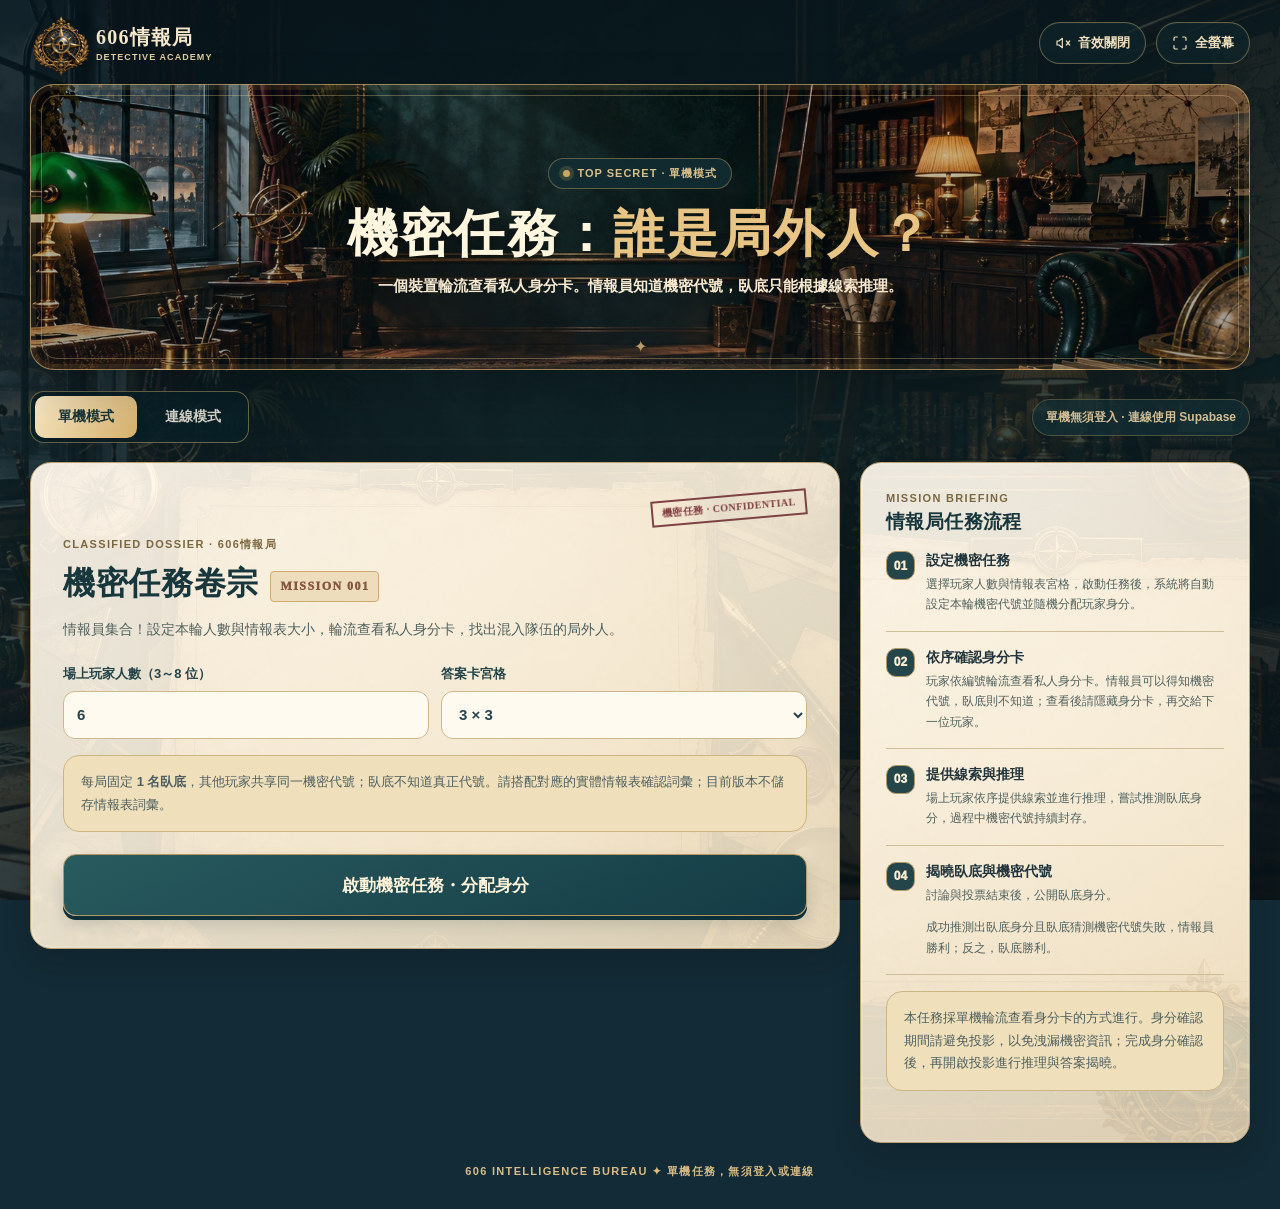
==== commit 30a57699: "Add files via upload" ====
--- a/index.html
+++ b/index.html
@@ -118,6 +118,7 @@
     .app-switch { display:flex; flex-wrap:wrap; align-items:center; gap:10px; margin: -2px 0 23px; }
     .switch-tabs { display:inline-flex; flex-wrap:wrap; gap:5px; padding:5px; border:1px solid #dceadd; border-radius:17px; background:rgba(255,255,255,.8); }
     .switch-tab { padding:12px 19px; border:0; border-radius:13px; background:transparent; font-size:14px; font-weight:900; color:#668672; cursor:pointer; }
+    .switch-tab:is(a) { display:inline-flex;align-items:center;justify-content:center;text-decoration:none; }
     .switch-tab[aria-selected="true"] { color:#fff; background:#276c55; box-shadow:0 4px 10px rgba(39,108,85,.18); }
     .coming-tag { font-size:12px; font-weight:800; color:#779287; background:#e4efe4; border-radius:999px; padding:9px 13px; }
     .role-layout { display:grid; grid-template-columns:minmax(0,1.3fr) minmax(270px,.7fr); align-items:start; gap:20px; }
@@ -200,8 +201,9 @@
     <nav class="app-switch" aria-label="遊玩模式">
       <div class="switch-tabs" aria-label="遊玩模式">
         <button class="switch-tab" type="button" id="tabRole" aria-selected="true">單機模式</button>
+        <a class="switch-tab" href="online.html" role="tab" aria-selected="false">連線模式</a>
       </div>
-      <span class="coming-tag">單機偵探任務 · 無須登入</span>
+      <span class="coming-tag">單機無須登入 · 連線使用 Supabase</span>
     </nav>
     <div id="pickerView" hidden aria-hidden="true">
     <main class="workspace">
--- a/assets/identity-card.css
+++ b/assets/identity-card.css
@@ -68,7 +68,7 @@
 #roleIdentityCard.is-chameleon .identity-title { top: 52.35%; }
 /* Only the dynamic label and secret code inside the natural parchment panel. */
 #roleIdentityCard .identity-code-box {
-  top: 63.05%;
+  top: 63.7%;
   left: 19%;
   width: 62%;
   height: 13.5%;
@@ -76,7 +76,7 @@
   gap: clamp(2px, .65cqw, 5px);
 }
 #roleIdentityCard.is-chameleon .identity-code-box {
-  top: 63.8%;
+  top: 64.45%;
   left: 19%;
   width: 62%;
   height: 13.4%;
--- a/assets/mission-reveal-v2426.css
+++ b/assets/mission-reveal-v2426.css
@@ -0,0 +1,158 @@
+/* v2.4.26｜封存按鈕風格整合與玩家編號精準置中；保留原本空白卷宗圖。
+   直接使用空白卷宗區承載動態文字，不再以額外色塊覆蓋示例答案。 */
+#roleCompleteView.sealed-briefing-view {text-align:center;}
+#roleCompleteView .sealed-briefing-art {
+  display:block;width:100%;aspect-ratio:1672/941;
+  border-radius:18px;border:1px solid #b69d72;
+  background:#071d24 url('./sealed-dossier-minimal.webp') center/100% 100% no-repeat;
+  box-shadow:0 15px 34px rgba(15,28,31,.2);
+}
+#roleCompleteView .sealed-briefing-caption {
+  margin:16px auto 18px;max-width:680px;color:#3b5655;
+  font:650 clamp(12px,1.35vw,15px)/1.8 'Noto Sans TC',sans-serif;
+}
+/* v2.4.26：用與封存卷宗一致的深青金色牌匾取代含黑底的點陣按鈕。
+   按鈕全部以 CSS 繪製，無不透明黑邊，保留可選取文字及既有 click 流程。 */
+#roleCompleteView .sealed-unmask-button {
+  appearance:none;
+  position:relative;isolation:isolate;
+  display:flex;align-items:center;justify-content:center;gap:clamp(12px,2.4vw,30px);
+  box-sizing:border-box;
+  width:min(100%,720px);min-height:clamp(104px,12vw,142px);
+  height:auto;margin:20px auto 0;padding:19px clamp(16px,3.6vw,48px);
+  border:2px solid #ba9a60;border-radius:12px;cursor:pointer;
+  background:
+    radial-gradient(ellipse at 50% -90%,rgba(237,204,137,.18),transparent 74%),
+    linear-gradient(105deg,#0a252e 0%,#173b42 48%,#0a2630 100%);
+  box-shadow:inset 0 0 0 3px rgba(6,23,28,.85),inset 0 1px 16px rgba(222,190,122,.1),
+    0 5px 0 #0a2228,0 13px 24px rgba(4,24,30,.25);
+  color:#f5e6c6;text-align:center;
+  transition:transform .16s ease,filter .16s ease,box-shadow .16s ease;
+}
+#roleCompleteView .sealed-unmask-button::before {
+  content:'';position:absolute;inset:7px;z-index:-1;pointer-events:none;
+  border:1px solid rgba(228,192,119,.58);border-radius:6px;
+  background:repeating-linear-gradient(110deg,transparent 0 38px,rgba(237,205,145,.022) 39px 40px);
+}
+#roleCompleteView .sealed-unmask-button::after {
+  content:'✦';position:absolute;z-index:-1;left:50%;top:50%;transform:translate(-50%,-50%);
+  color:rgba(220,189,123,.07);font:800 100px/1 serif;pointer-events:none;
+}
+#roleCompleteView .sealed-unmask-emblem {
+  display:grid;place-items:center;flex:0 0 clamp(38px,6.4vw,60px);
+  width:clamp(38px,6.4vw,60px);height:clamp(38px,6.4vw,60px);
+  border:1px solid rgba(231,197,128,.72);border-radius:50%;
+  color:#ecd29e;background:radial-gradient(circle,rgba(207,172,104,.2),rgba(7,27,35,.1) 72%);
+  box-shadow:inset 0 0 0 4px rgba(7,28,34,.7),0 0 0 1px rgba(235,197,124,.12);
+  font:400 clamp(21px,3.4vw,33px)/1 Georgia,serif;
+}
+#roleCompleteView .sealed-unmask-copy {display:flex;align-items:center;justify-content:center;flex-direction:column;gap:3px;min-width:0;}
+#roleCompleteView .sealed-unmask-copy strong {
+  font:900 clamp(23px,3.55vw,38px)/1.42 'Noto Serif TC','PMingLiU',serif;
+  letter-spacing:.09em;color:#faebc9;text-shadow:0 2px 10px rgba(0,0,0,.58);
+}
+#roleCompleteView .sealed-unmask-copy small {
+  font:750 clamp(12px,1.75vw,17px)/1.5 'Noto Serif TC','PMingLiU',serif;
+  letter-spacing:.29em;color:#d1b783;
+}
+#roleCompleteView .sealed-unmask-button:hover {
+  transform:translateY(-2px);filter:brightness(1.1);
+  box-shadow:inset 0 0 0 3px rgba(6,23,28,.85),inset 0 1px 16px rgba(222,190,122,.16),
+    0 7px 0 #0a2228,0 17px 28px rgba(4,24,30,.3);
+}
+#roleCompleteView .sealed-unmask-button:active {transform:translateY(2px);box-shadow:inset 0 0 0 3px rgba(6,23,28,.85),0 2px 0 #0a2228;}
+#roleCompleteView .sealed-unmask-button:focus-visible {outline:3px solid #dfb96e;outline-offset:5px;}
+#roleCompleteView .sealed-unmask-note {text-align:center;margin:11px auto 0;}
+#roleUndercoverView > .role-overline,#roleUndercoverView > .role-heading,
+#roleUndercoverView > .mission-reveal-step,
+#roleAnswerView > .role-overline,#roleAnswerView > .role-heading,
+#roleAnswerView > .mission-reveal-step {display:none;}
+/* Public undercover artwork with a parchment panel for dynamic number and a dark prompt plaque. */
+#roleUndercoverView .reveal-dossier.reveal-undercover.undercover-reveal-card {
+  width:100%;aspect-ratio:1672/941;height:auto;min-height:0;display:block!important;
+  position:relative;isolation:isolate;box-sizing:border-box;
+  margin:14px auto 23px;padding:0!important;border:0!important;border-radius:16px!important;
+  overflow:hidden!important;background:#0d2028 url('./undercover-reveal-clean.png') center/100% 100% no-repeat!important;
+  box-shadow:0 14px 35px rgba(18,21,26,.25);container:undercover-v22 / inline-size;
+}
+#roleUndercoverView .undercover-reveal-card .reveal-main-number,
+body.is-projecting #roleUndercoverView .undercover-reveal-card .reveal-main-number {
+  position:absolute!important;display:flex!important;align-items:center!important;justify-content:center!important;
+  top:62.55%!important;left:27.8%!important;width:44.4%!important;height:13.7%!important;
+  box-sizing:border-box!important;margin:0!important;padding:0 2%!important;transform:none!important;
+  border:0!important;border-radius:0!important;background:transparent!important;box-shadow:none!important;
+  color:#930000!important;font:780 clamp(23px,4.35cqw,59px)/1.01 Georgia,'Noto Serif TC','PMingLiU',serif!important;
+  letter-spacing:.01em!important;white-space:nowrap!important;text-align:center!important;
+  -webkit-text-stroke:.012em rgba(147,0,0,.26)!important;
+  paint-order:stroke fill!important;
+  text-shadow:0 1px 0 rgba(255,247,240,.11)!important;
+}
+#roleUndercoverView .undercover-reveal-card .reveal-help,
+body.is-projecting #roleUndercoverView .undercover-reveal-card .reveal-help {
+  display:none!important;
+}
+/* Public code reveal: hide the fixed sample A1 with an in-page parchment plate. */
+#roleAnswerView .reveal-dossier.reveal-answer.answer-reveal-card {
+  width:100%;aspect-ratio:1672/941;height:auto;min-height:0;display:block!important;
+  position:relative;box-sizing:border-box;container:answer-v22 / inline-size;
+  margin:14px auto 23px;padding:0!important;border:0!important;border-radius:16px!important;
+  overflow:hidden!important;background:#0d2028 url('./answer-reveal-clean.png') center/100% 100% no-repeat!important;
+  box-shadow:0 14px 35px rgba(18,21,26,.25);
+}
+#roleAnswerView .answer-reveal-card .answer-reveal-message {
+  position:absolute!important;display:flex!important;align-items:center!important;justify-content:center!important;
+  top:36.65%!important;left:27.6%!important;width:44.8%!important;height:29.0%!important;
+  margin:0!important;padding:0!important;transform:none!important;
+  border-radius:0!important;background:transparent!important;box-shadow:none!important;
+}
+#roleAnswerView .answer-reveal-card .answer-reveal-message .reveal-answer-title {display:none!important;}
+#roleAnswerView .answer-reveal-card .answer-reveal-message .reveal-secret-code,
+body.is-projecting #roleAnswerView .answer-reveal-card .answer-reveal-message .reveal-secret-code {
+  position:relative!important;display:flex!important;align-items:center!important;justify-content:center!important;
+  top:auto!important;left:auto!important;width:100%!important;height:100%!important;
+  max-width:none!important;margin:0!important;padding:0!important;transform:none!important;
+  color:#102c34!important;font:900 clamp(42px,9.2cqw,104px)/1.02 Georgia,serif!important;
+  white-space:nowrap!important;text-shadow:none!important;
+}
+@media(max-width:640px) {
+  #roleCompleteView .sealed-briefing-art {aspect-ratio:4/5;background-size:cover;background-position:center;}
+  #roleCompleteView .sealed-briefing-caption {margin:14px auto 15px;}
+  #roleCompleteView .sealed-unmask-button {
+    width:min(100%,680px);min-height:92px;margin-top:16px;
+    padding:15px 12px;gap:10px;border-radius:9px;
+  }
+  #roleCompleteView .sealed-unmask-button::before {inset:5px;}
+  #roleCompleteView .sealed-unmask-emblem {flex-basis:32px;width:32px;height:32px;font-size:19px;}
+  #roleCompleteView .sealed-unmask-copy strong {font-size:clamp(18px,5vw,26px);letter-spacing:.03em;}
+  #roleCompleteView .sealed-unmask-copy small {font-size:clamp(11px,3.1vw,15px);letter-spacing:.16em;}
+  #roleUndercoverView .reveal-dossier.reveal-undercover.undercover-reveal-card,
+  #roleAnswerView .reveal-dossier.reveal-answer.answer-reveal-card {
+    aspect-ratio:4/5!important;width:100%!important;min-height:0!important;
+    display:block!important;padding:0!important;
+    background-size:cover!important;background-position:center!important;
+  }
+  #roleAnswerView .answer-reveal-card .answer-reveal-message {
+    left:14.5%!important;width:71%!important;height:25.2%!important;top:38.5%!important;
+  }
+  #roleAnswerView .answer-reveal-card .answer-reveal-message .reveal-secret-code,
+  body.is-projecting #roleAnswerView .answer-reveal-card .answer-reveal-message .reveal-secret-code {
+    font-size:clamp(52px,17.4cqw,78px)!important;
+  }
+}
+
+@media(max-width:640px) {
+  #roleUndercoverView .undercover-reveal-card .reveal-main-number,
+  body.is-projecting #roleUndercoverView .undercover-reveal-card .reveal-main-number {
+    top:62.55%!important;left:13.5%!important;width:73%!important;height:13.7%!important;
+    padding:0 3%!important;
+    color:#930000!important;
+    font-size:clamp(25px,7.35vw,41px)!important;
+    font-weight:780!important;
+    letter-spacing:.01em!important;
+    -webkit-text-stroke:.01em rgba(147,0,0,.24)!important;
+    text-shadow:0 1px 0 rgba(255,247,240,.10)!important;
+  }
+}
+@media (prefers-reduced-motion:reduce) {
+  #roleCompleteView .sealed-unmask-button {transition:none!important;}
+}
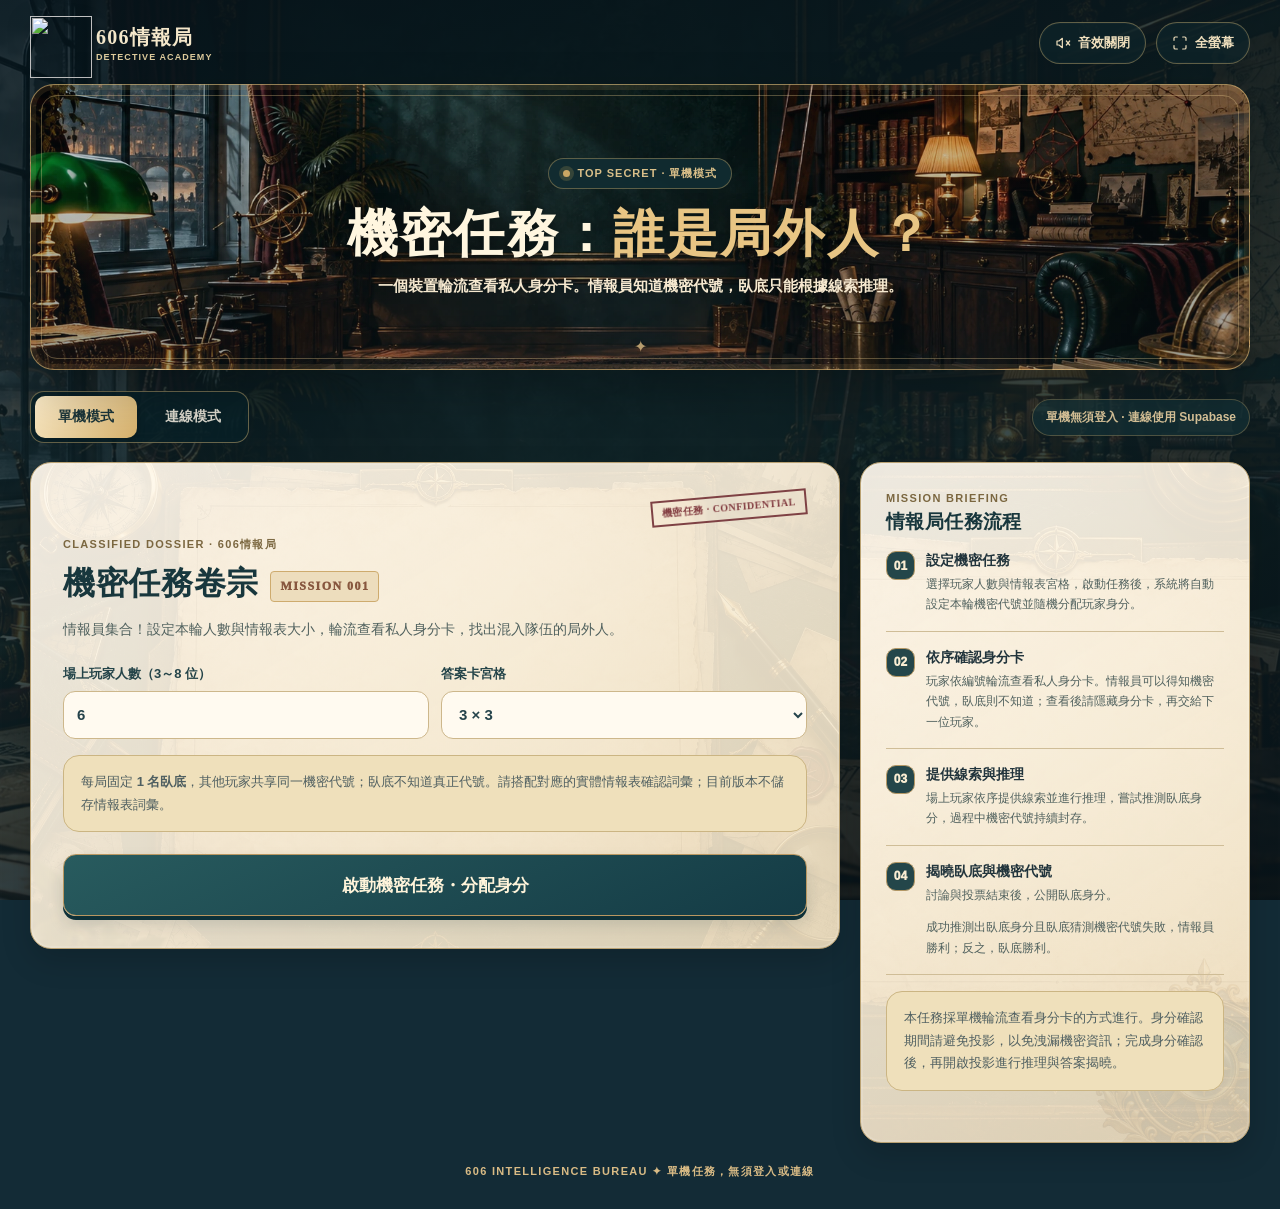
==== commit 741fe84c: "Add files via upload" ====
--- a/index.html
+++ b/index.html
@@ -178,7 +178,7 @@
   <div class="site-shell">
     <header class="topbar">
       <div class="brand" aria-label="606情報局">
-        <div class="brand-mark" aria-hidden="true"><img src="assets/crest.webp" alt="" width="62" height="62"></div>
+        <div class="brand-mark" aria-hidden="true"><img src="assets/crest-display.webp" alt="" width="62" height="62"></div>
         <div><div class="brand-name">606情報局</div><div class="brand-english">DETECTIVE ACADEMY</div></div>
       </div>
       <div class="top-actions">
@@ -192,7 +192,7 @@
     </header>
 
     <section class="hero" aria-labelledby="heroTitle">
-      <img class="hero-crest" src="assets/crest.webp" alt="" aria-hidden="true" width="148" height="148">
+      <img class="hero-crest" src="assets/crest-display.webp" alt="" aria-hidden="true" width="148" height="148">
       <div class="eyebrow"><span class="dot"></span>TOP SECRET · 偵探學院機密任務</div>
       <h1 id="heroTitle">606情報局：<span class="hero-highlight">誰是局外人？</span></h1>
       <p class="hero-desc">每局固定一名臥底，其餘玩家為情報員。開啟機密卷宗，分配身分與代號，讓偵探任務正式開始。</p>
@@ -284,7 +284,7 @@
             <h2 class="role-heading"><span id="roleRevealPlayer">玩家 01</span> 的身分卡</h2>
             <p class="role-description">僅限本人觀看。請勿在教室投影或讓其他玩家看到這張卡。</p>
             <div class="identity-card" id="roleIdentityCard" aria-live="polite">
-              <div class="identity-decoration" aria-hidden="true"><img src="assets/crest.webp" alt="" width="55" height="55"><span>606 INTELLIGENCE BUREAU</span></div>
+              <div class="identity-decoration" aria-hidden="true"><img src="assets/crest-display.webp" alt="" width="55" height="55"><span>606 INTELLIGENCE BUREAU</span></div>
               <div class="identity-player-label" id="roleIdentityPlayer">01 號玩家</div>
               <!-- 角色肖像已與卡框整合至底圖；保留隱藏節點相容既有 JavaScript。 -->
               <img id="roleIdentityPortrait" hidden aria-hidden="true" src="assets/agent-medallion.webp" alt="">
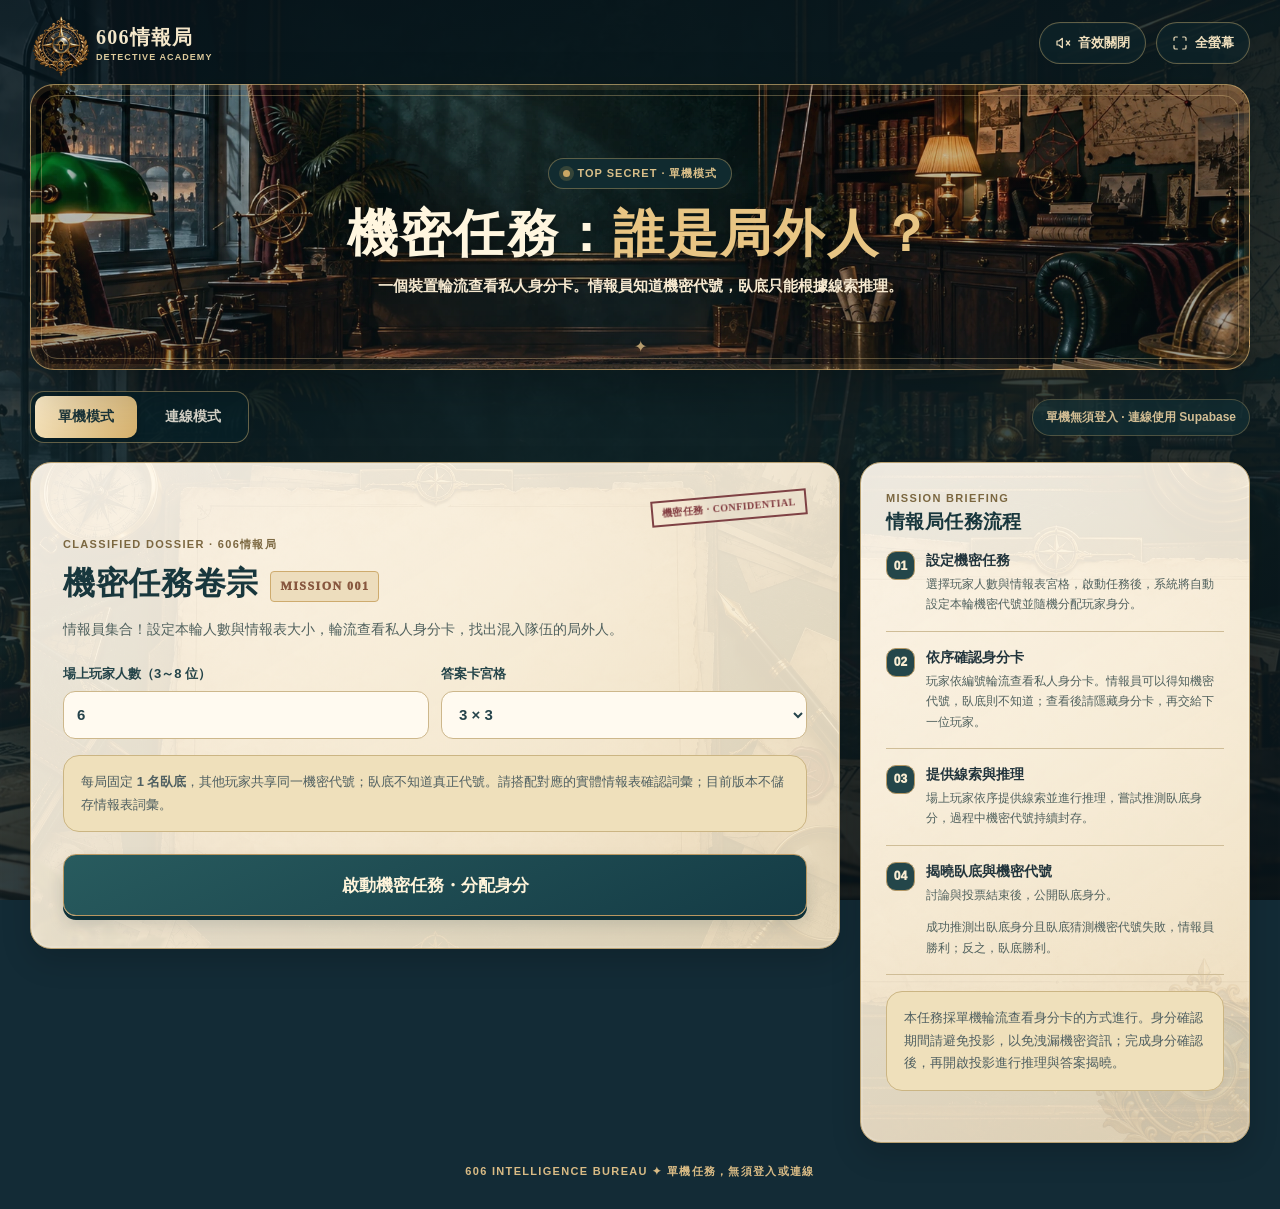
==== commit 70f4ce88: "Add files via upload" ====
--- a/index.html
+++ b/index.html
@@ -6,6 +6,9 @@
   <meta name="theme-color" content="#142c36">
   <meta name="description" content="606情報局：誰是局外人？偵探學院單機任務，3～8 位玩家共用發言與推理舞臺，角色證件採圓框人物肖像與分階段揭曉。">
   <title>606情報局｜誰是局外人？</title>
+  <link rel="preconnect" href="https://fonts.googleapis.com">
+  <link rel="preconnect" href="https://fonts.gstatic.com" crossorigin>
+  <link rel="stylesheet" href="https://fonts.googleapis.com/css2?family=Iansui&display=swap">
   <style>
     :root {
       color-scheme: light;
@@ -173,6 +176,7 @@
   <link rel="stylesheet" href="assets/academy.css">
   <link rel="stylesheet" href="assets/identity-card.css">
   <link rel="stylesheet" href="assets/mission-reveal-v2426.css?v=2.4.37">
+  <link rel="stylesheet" href="assets/iansui-theme-v2.7.0-beta2.css">
 </head>
 <body>
   <div class="site-shell">
--- a/assets/mission-reveal-v2426.css
+++ b/assets/mission-reveal-v2426.css
@@ -72,7 +72,7 @@
   width:100%;aspect-ratio:1672/941;height:auto;min-height:0;display:block!important;
   position:relative;isolation:isolate;box-sizing:border-box;
   margin:14px auto 23px;padding:0!important;border:0!important;border-radius:16px!important;
-  overflow:hidden!important;background:#0d2028 url('./undercover-reveal-clean.png') center/100% 100% no-repeat!important;
+  overflow:hidden!important;background:#0d2028 url('./undercover-reveal-clean.webp') center/100% 100% no-repeat!important;
   box-shadow:0 14px 35px rgba(18,21,26,.25);container:undercover-v22 / inline-size;
 }
 #roleUndercoverView .undercover-reveal-card .reveal-main-number,
@@ -96,7 +96,7 @@
   width:100%;aspect-ratio:1672/941;height:auto;min-height:0;display:block!important;
   position:relative;box-sizing:border-box;container:answer-v22 / inline-size;
   margin:14px auto 23px;padding:0!important;border:0!important;border-radius:16px!important;
-  overflow:hidden!important;background:#0d2028 url('./answer-reveal-clean.png') center/100% 100% no-repeat!important;
+  overflow:hidden!important;background:#0d2028 url('./answer-reveal-clean.webp') center/100% 100% no-repeat!important;
   box-shadow:0 14px 35px rgba(18,21,26,.25);
 }
 #roleAnswerView .answer-reveal-card .answer-reveal-message {
